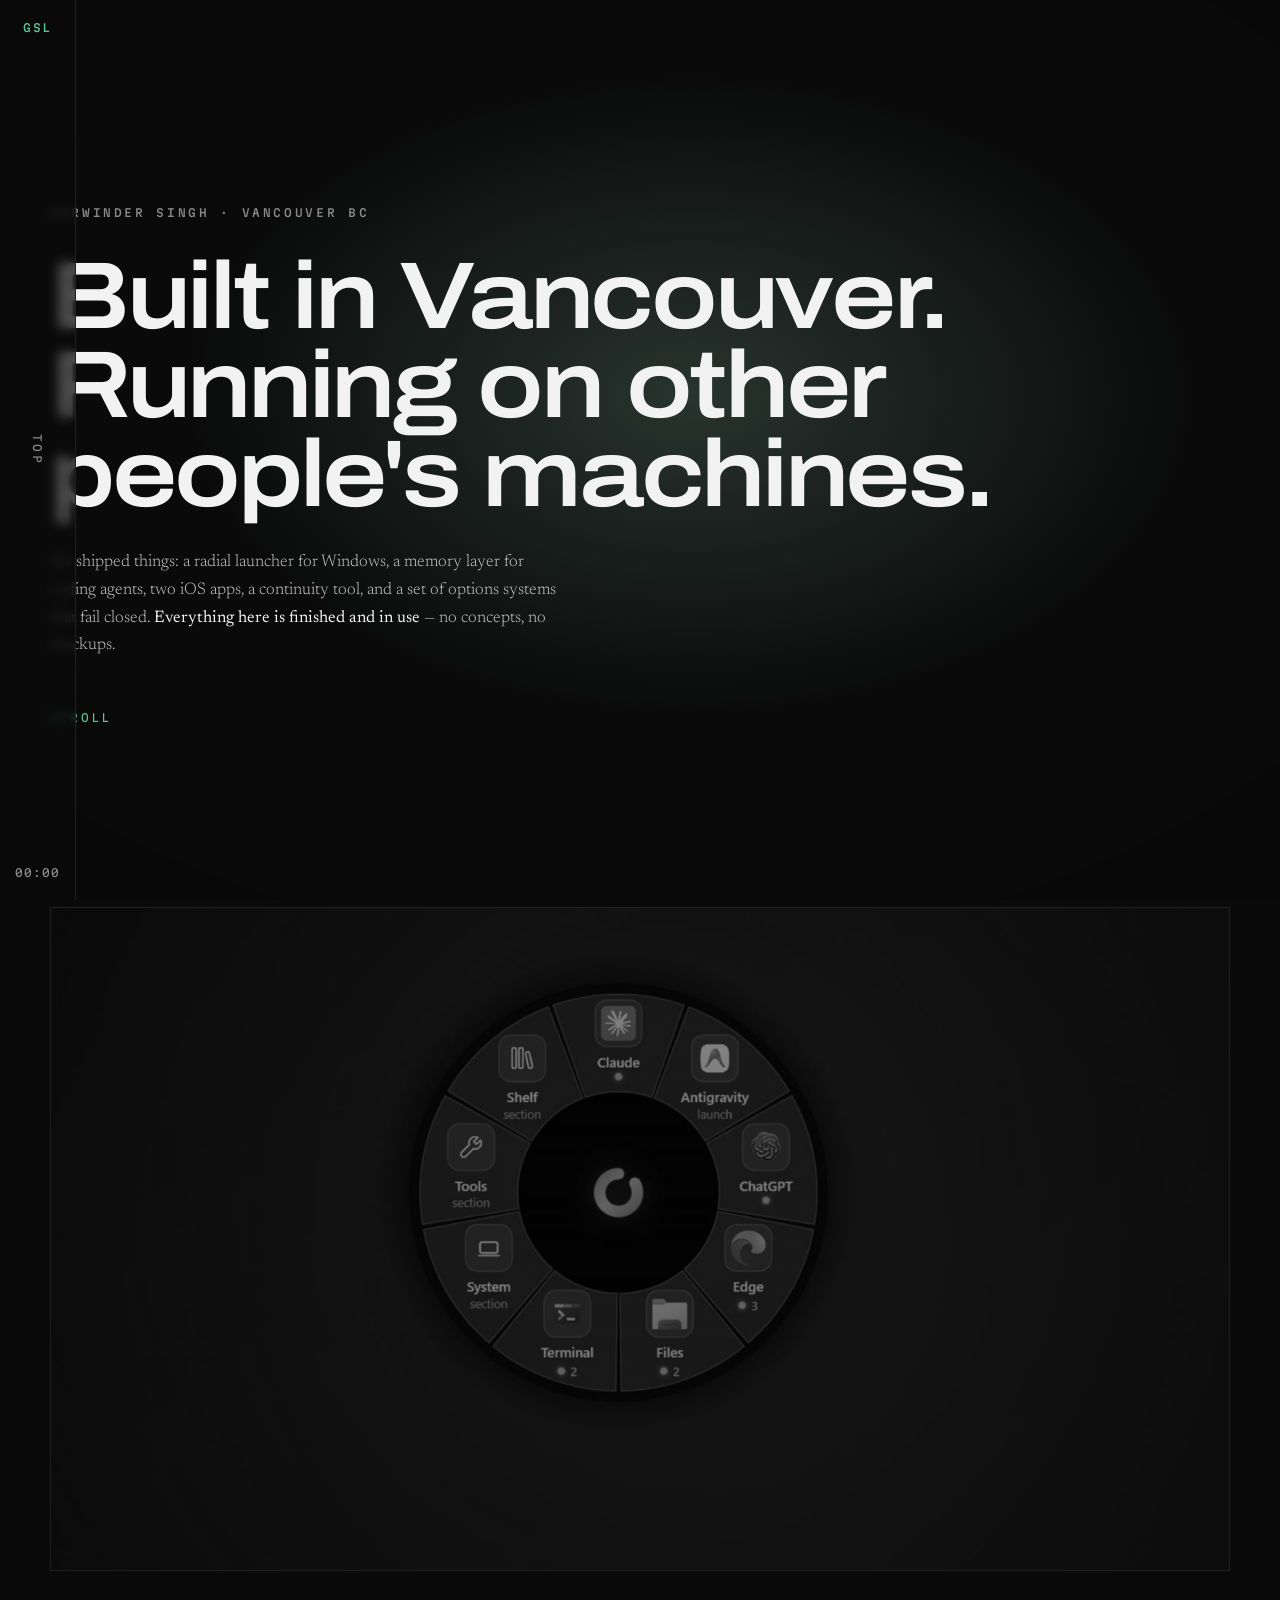
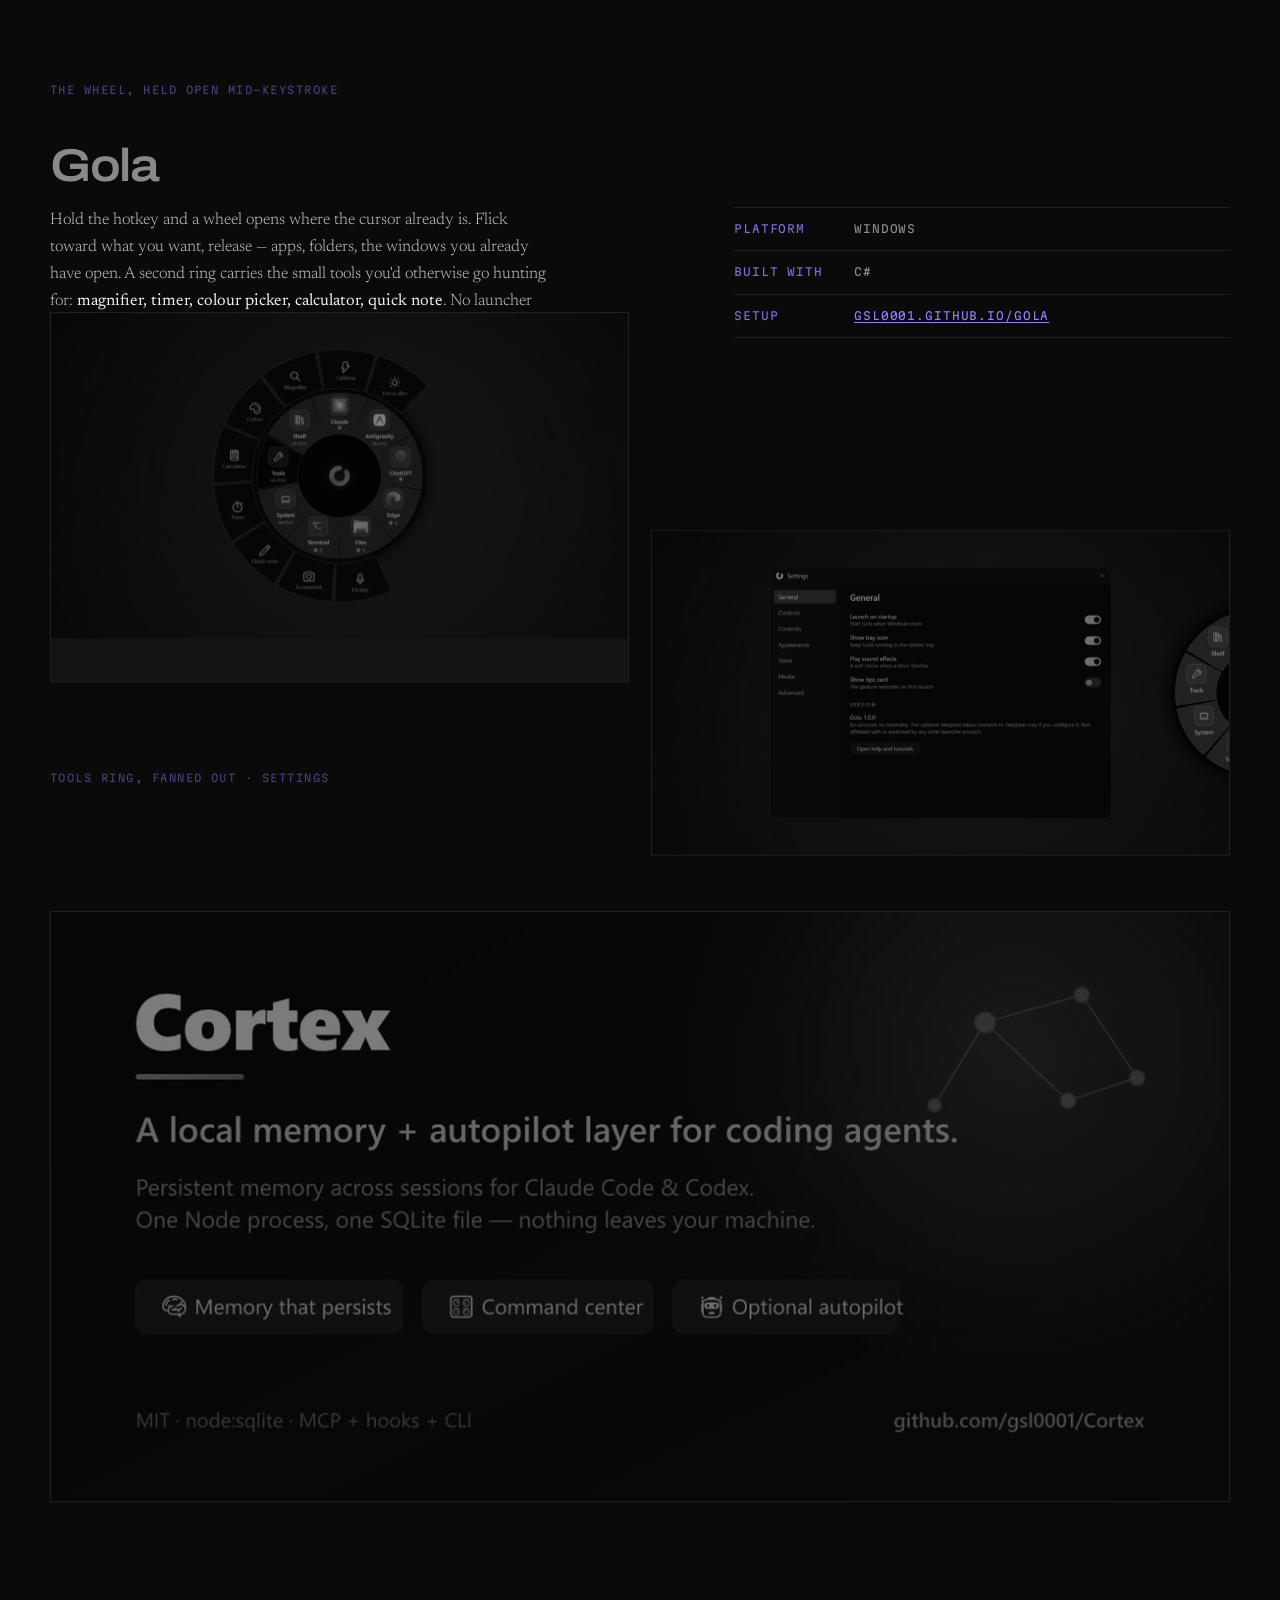
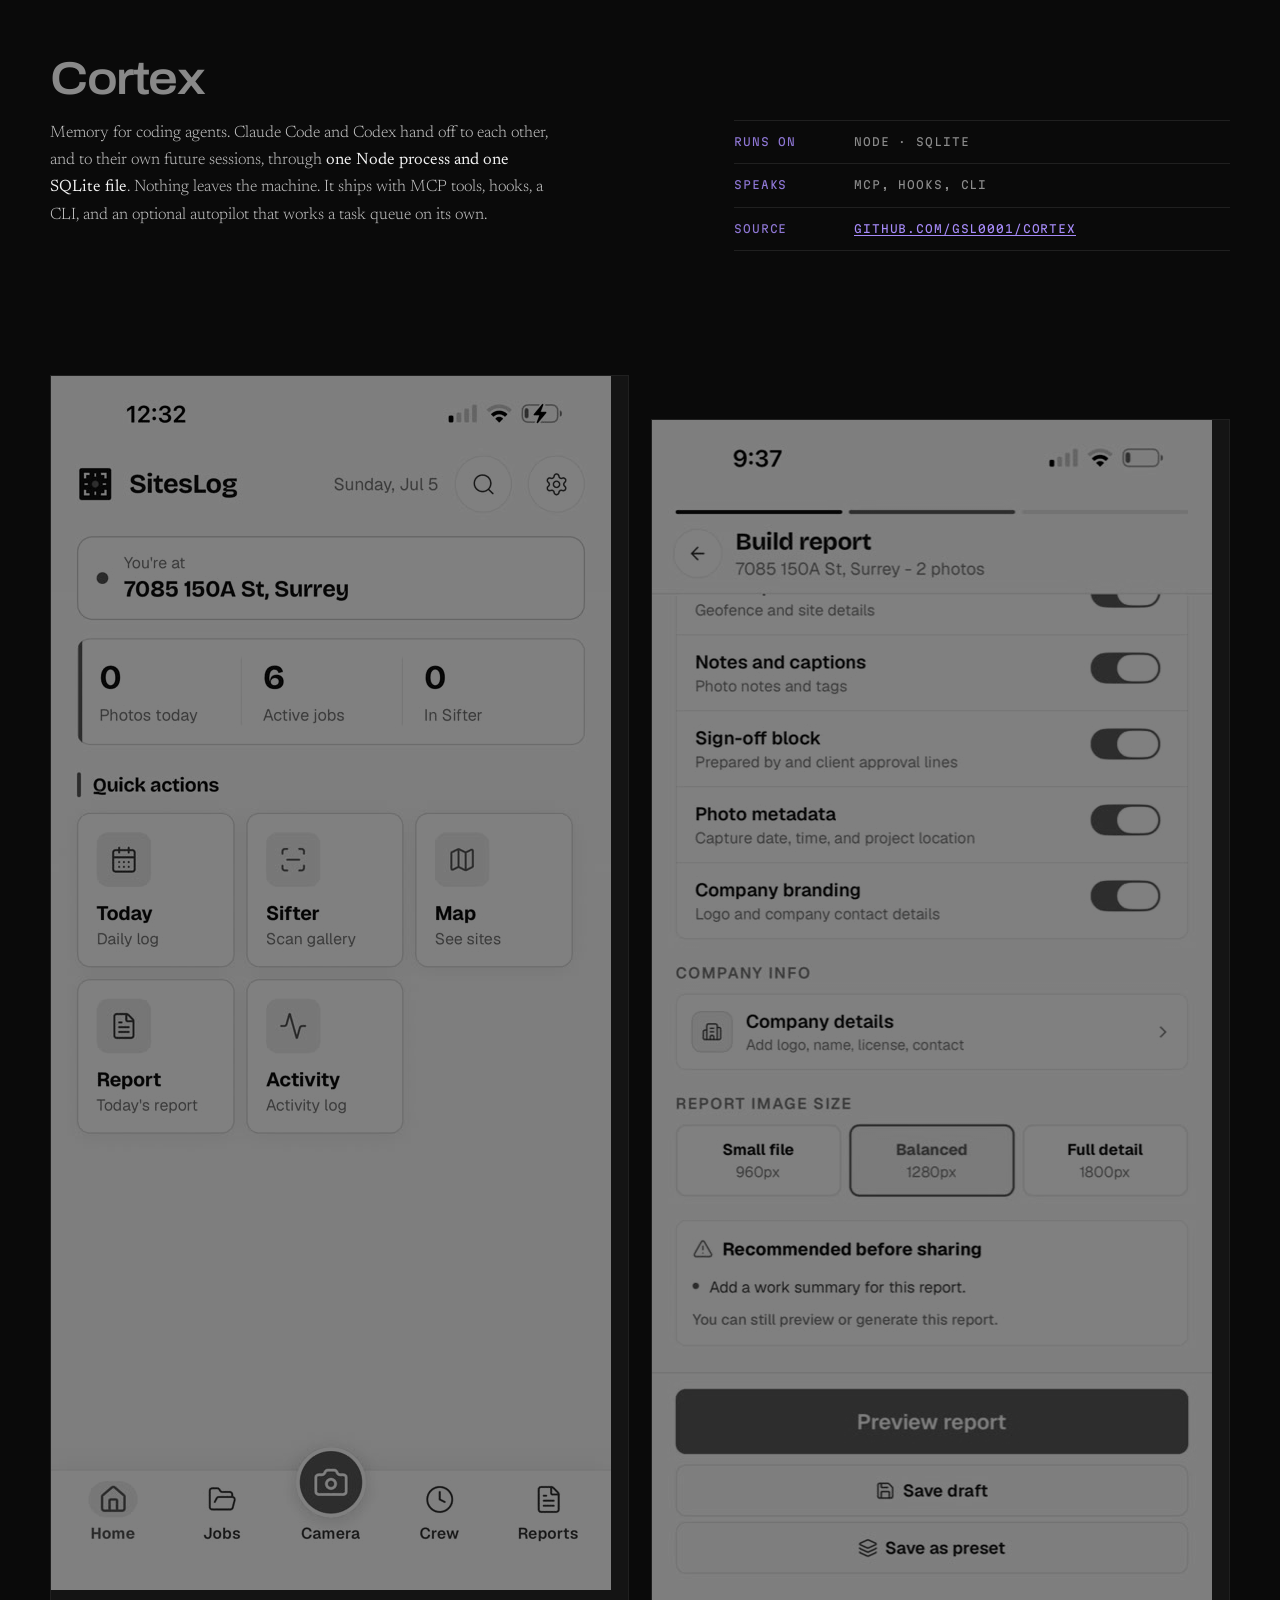
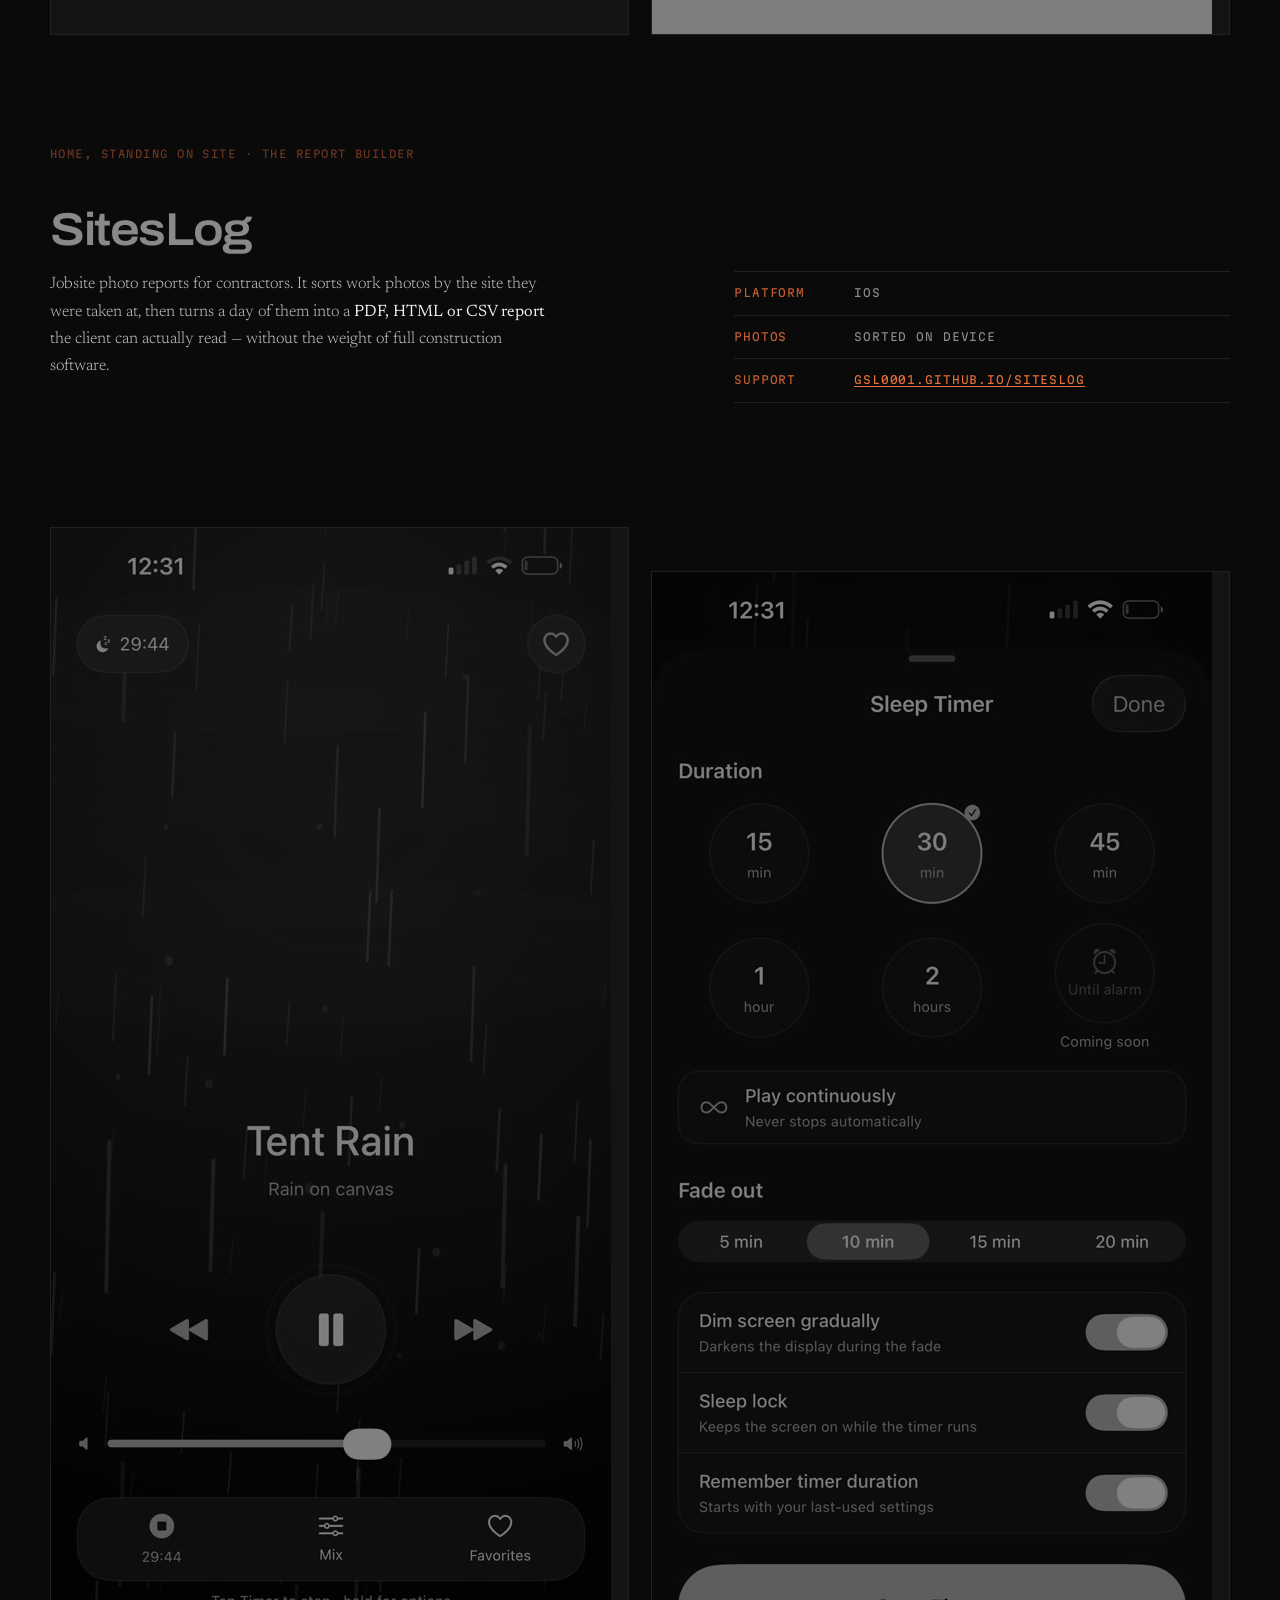
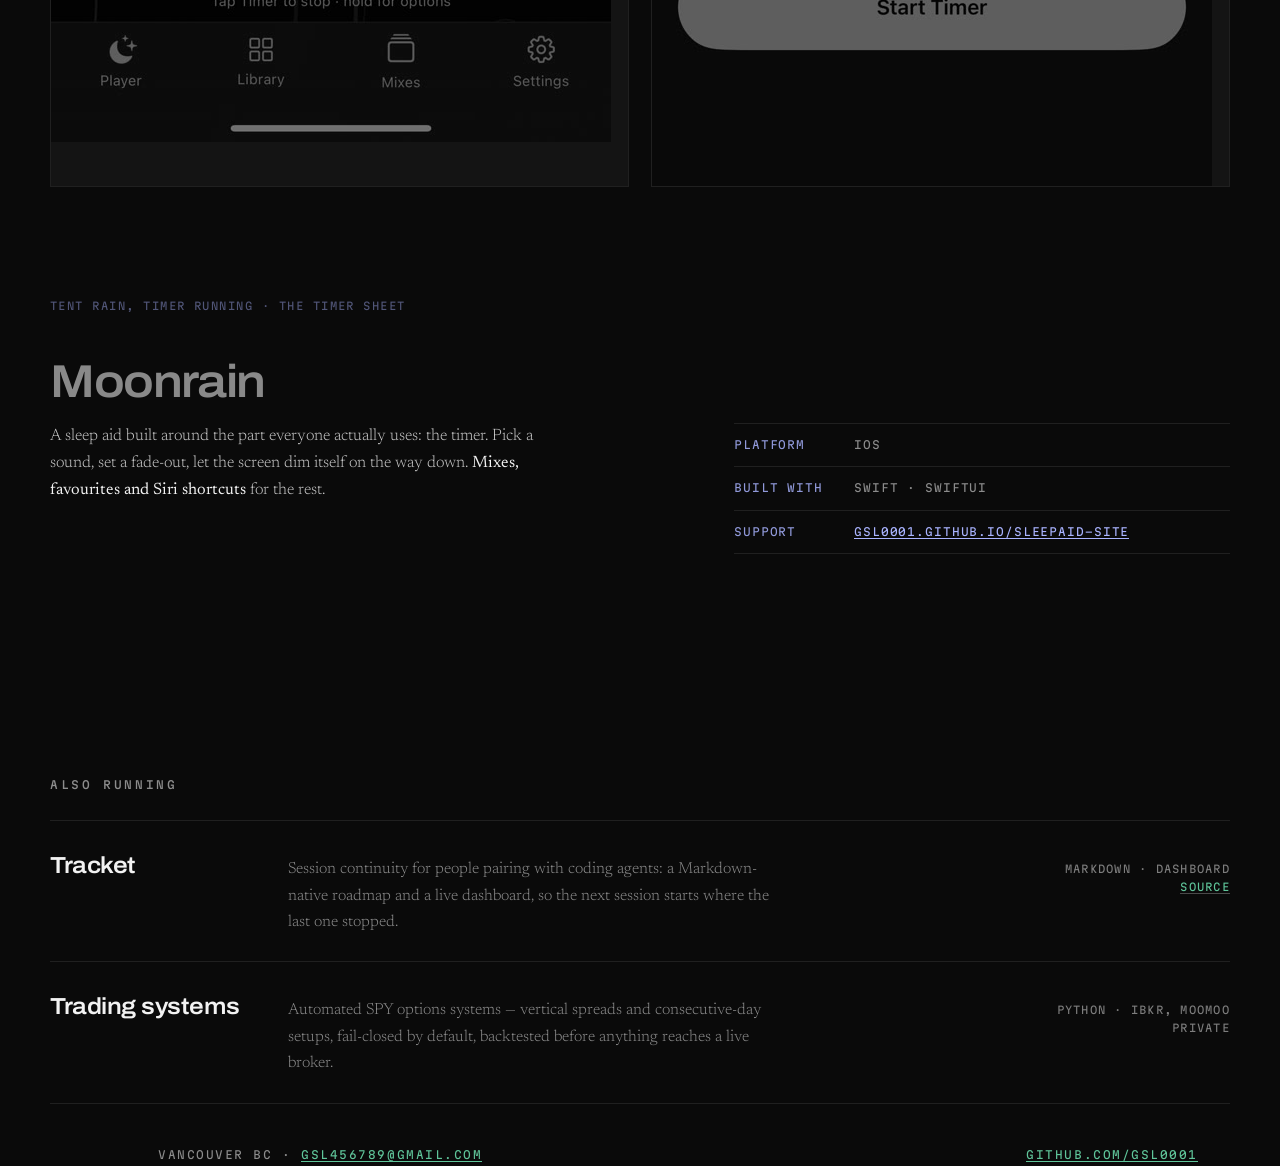
==== index.html @ d3836548 "Colour that follows the light: per-product accents, bloom in the lamp Co-Authored-By: Claude Opus 5 " ====
<!DOCTYPE html>
<html lang="en">
<head>
<meta charset="utf-8">
<meta name="viewport" content="width=device-width, initial-scale=1">
<title>Gurwinder Singh — shipped work</title>
<meta name="description" content="Gurwinder Singh, Vancouver BC. Gola, Cortex, SitesLog, Moonrain, Tracket — shipped Windows and iOS apps and tooling for coding agents.">
<meta property="og:title" content="Gurwinder Singh — shipped work">
<meta property="og:description" content="Built in Vancouver. Running on other people's machines.">
<meta property="og:image" content="https://gsl0001.github.io/img/hero-gola.jpg">
<link rel="preconnect" href="https://fonts.googleapis.com">
<link rel="preconnect" href="https://fonts.gstatic.com" crossorigin>
<link href="https://fonts.googleapis.com/css2?family=Archivo:wdth,wght@100..125,400..700&family=Martian+Mono:wght@300;500&family=Newsreader:opsz,wght@6..72,300;6..72,400&display=swap" rel="stylesheet">
<style>
:root{
  --room:#0a0a0a;       /* the page void */
  --stage:#141414;      /* every lifted surface */
  --edge:#202020;       /* hairlines, plate borders */
  --dim:#8c8c8c;        /* captions, metadata */
  --read:#c8c8c8;       /* body copy */
  --lit:#f2f2f2;        /* titles, links — the brightest thing here */
  --display:"Archivo",system-ui,sans-serif;
  --body:"Newsreader",Georgia,serif;
  --mono:"Martian Mono",ui-monospace,monospace;
  --rail:76px; --l:1;
  --accent:#9d7bff;   /* each scene overrides this with its own product colour */
}
*{box-sizing:border-box}
html{scroll-behavior:smooth}
body{margin:0;background:var(--room);color:var(--read);
     font:300 clamp(16.5px,1.1vw,18.5px)/1.65 var(--body);
     -webkit-font-smoothing:antialiased;overflow-x:hidden}
img{display:block;max-width:100%;height:auto}
a{color:inherit}
.wrap{max-width:1180px;margin:0 auto;padding:0 32px 0 calc(var(--rail) + 32px)}

/* the lamp: one fixed pool of light that never scrolls */
.lamp{position:fixed;inset:0;z-index:1;pointer-events:none;transition:background .6s;
  background:radial-gradient(58vw 52vh at 54% 44%,rgba(255,255,255,.075),transparent 70%);
  background:radial-gradient(58vw 52vh at 54% 44%,
             color-mix(in srgb,var(--accent) 12%,rgba(255,255,255,.09)),transparent 70%)}
.vignette{position:fixed;inset:0;z-index:1;pointer-events:none;
  background:radial-gradient(120vw 110vh at 50% 45%,transparent 45%,rgba(0,0,0,.55) 100%)}

/* cue rail: fixed, left, holds the clock */
.cue{position:fixed;top:0;bottom:0;left:0;width:var(--rail);z-index:4;
     border-right:1px solid var(--edge);background:rgba(10,10,10,.7);
     backdrop-filter:blur(6px);display:flex;flex-direction:column;
     align-items:center;justify-content:space-between;padding:22px 0}
.cue .mark{font:500 11px/1 var(--mono);letter-spacing:.14em;color:var(--accent);
           transition:color .4s}
.cue .now{writing-mode:vertical-rl;font:400 11px/1 var(--mono);letter-spacing:.22em;
          text-transform:uppercase;color:var(--dim)}
.cue .clock{font:400 11px/1 var(--mono);letter-spacing:.1em;color:var(--dim)}

header,section{position:relative;z-index:2}

/* hero */
.hero{min-height:100vh;min-height:100svh;display:flex;flex-direction:column;
      justify-content:center;padding:120px 0 90px}
.kicker{font:500 11px/1 var(--mono);letter-spacing:.24em;text-transform:uppercase;
        color:var(--dim);margin:0 0 34px}
h1{font-family:var(--display);font-weight:600;font-stretch:118%;
   font-size:clamp(2.9rem,7.4vw,6.4rem);line-height:.94;letter-spacing:-.035em;
   color:var(--lit);margin:0 0 30px;max-width:17ch;text-wrap:balance}
.lede{margin:0;max-width:58ch;font-size:clamp(1.05rem,1.3vw,1.28rem);color:var(--read)}
.lede b{color:var(--lit);font-weight:400}
.hint{margin:52px 0 0;color:var(--accent);font:400 11px/1 var(--mono);letter-spacing:.2em;
      text-transform:uppercase}

/* scenes */
.scene{padding:clamp(80px,13vh,150px) 0;--l:1}
.plate{position:relative;border:1px solid var(--edge);background:var(--stage);
       overflow:hidden;will-change:transform}
.plate::after{content:"";position:absolute;inset:0;pointer-events:none;
       box-shadow:0 0 90px -14px var(--accent),inset 0 0 0 1px rgba(255,255,255,.04);
       opacity:calc(var(--l)*.9)}
.plate img{filter:grayscale(calc(1 - var(--l))) contrast(1.04) saturate(calc(.4 + .8*var(--l)))
           brightness(calc(.5 + .5*var(--l)));transform:translateZ(0);
           transition:filter .12s linear}
.plate.pan{aspect-ratio:16/9}
.plate.pan img{width:100%;height:118%;object-fit:cover;object-position:60% 45%;
               margin-top:-9%}
.pair{display:grid;grid-template-columns:1fr 1fr;gap:22px}
.pair .plate:last-child{margin-top:44px}
.caption{margin:14px 0 0;color:var(--accent);font:400 10.5px/1.7 var(--mono);letter-spacing:.14em;
         text-transform:uppercase;opacity:calc(.45 + .55*var(--l))}

.scene h2{font-family:var(--display);font-weight:600;font-stretch:112%;
          font-size:clamp(2rem,3.6vw,3.1rem);line-height:1;letter-spacing:-.03em;
          margin:44px 0 18px;color:var(--lit);opacity:calc(.55 + .45*var(--l))}
.scene .body{display:grid;grid-template-columns:minmax(0,1.25fr) minmax(0,1fr);
             gap:clamp(28px,5vw,64px);align-items:start}
.scene p{margin:0;max-width:56ch}
.scene p b{color:var(--lit);font-weight:400}

/* metadata rows — real fields, not decoration */
dl{margin:0;font:400 11px/1 var(--mono);letter-spacing:.08em;text-transform:uppercase}
dl div{display:grid;grid-template-columns:104px minmax(0,1fr);gap:16px;
       padding:13px 0;border-top:1px solid var(--edge);align-items:baseline}
dl div:last-child{border-bottom:1px solid var(--edge)}
dt{color:var(--accent);opacity:.85}
dd{margin:0;color:var(--dim);line-height:1.5;word-break:break-word}
dd a{color:var(--accent);text-decoration:none;border-bottom:1px solid currentColor}
dd a:hover{color:var(--lit)}

/* closing index */
.index{padding:clamp(80px,12vh,140px) 0 40px;position:relative;z-index:2}
.index h3{font:500 11px/1 var(--mono);letter-spacing:.24em;text-transform:uppercase;
          color:var(--dim);margin:0 0 30px}
.rows{border-top:1px solid var(--edge)}
.row{display:grid;grid-template-columns:minmax(0,200px) minmax(0,1fr) auto;
     gap:clamp(16px,3vw,44px);align-items:baseline;padding:26px 0;
     border-bottom:1px solid var(--edge)}
.row h4{font-family:var(--display);font-weight:600;font-stretch:110%;font-size:1.45rem;
        letter-spacing:-.02em;margin:0;color:var(--lit)}
.row p{margin:0;font-size:1rem;color:var(--dim);max-width:56ch}
.row .meta{font:400 10.5px/1.7 var(--mono);letter-spacing:.12em;text-transform:uppercase;
           color:#7d7d7d;text-align:right}
.row .meta a{color:var(--accent);text-decoration:none;border-bottom:1px solid #4a4a4a}

footer{padding:60px 0 90px;font:400 11px/2 var(--mono);letter-spacing:.14em;
       text-transform:uppercase;color:var(--dim);position:relative;z-index:2;
       display:flex;justify-content:space-between;flex-wrap:wrap;gap:14px}
footer a{color:var(--accent);text-decoration:none;border-bottom:1px solid currentColor}
footer a:hover{border-bottom-color:var(--lit)}
:focus-visible{outline:2px solid var(--lit);outline-offset:4px}

@media (max-width:860px){
  :root{--rail:0px}
  .wrap{padding:0 20px}
  .cue{top:0;bottom:auto;left:0;right:0;width:auto;height:34px;flex-direction:row;
       padding:0 20px;border-right:0;border-bottom:1px solid var(--edge)}
  .cue .now{writing-mode:horizontal-tb;letter-spacing:.16em}
  .hero{padding:104px 0 72px}
  .scene .body{grid-template-columns:1fr;gap:26px}
  .plate.pan{aspect-ratio:4/3}
  .pair{gap:12px}
  .pair .plate:last-child{margin-top:22px}
  .row{grid-template-columns:1fr;gap:10px}
  .row .meta{text-align:left}
}
@media (prefers-reduced-motion:reduce){html{scroll-behavior:auto}}
</style>
</head>
<body>

<div class="lamp"></div>
<div class="vignette"></div>

<div class="cue">
  <span class="mark">GSL</span>
  <span class="now" id="now">Vancouver BC</span>
  <span class="clock" id="clock">00:00</span>
</div>

<header class="hero wrap" data-scene="Top">
  <p class="kicker">Gurwinder Singh · Vancouver BC</p>
  <h1>Built in Vancouver. Running on other people's machines.</h1>
  <p class="lede">Six shipped things: a radial launcher for Windows, a memory layer for
    coding agents, two iOS apps, a continuity tool, and a set of options systems that
    fail closed. <b>Everything here is finished and in use</b> — no concepts, no mockups.</p>
  <p class="hint">Scroll</p>
</header>

<main>

  <section class="scene wrap" data-scene="Gola" style="--accent:#9d7bff">
    <div class="plate pan" data-par="0.10">
      <img src="img/hero-gola.jpg" width="1800" height="1012"
        alt="Gola's radial wheel open over a desktop, with Claude, ChatGPT, Edge, Files and Terminal on its ring">
    </div>
    <p class="caption">The wheel, held open mid-keystroke</p>
    <h2>Gola</h2>
    <div class="body">
      <p>Hold the hotkey and a wheel opens where the cursor already is. Flick toward what
        you want, release — apps, folders, the windows you already have open. A second
        ring carries the small tools you'd otherwise go hunting for: <b>magnifier, timer,
        colour picker, calculator, quick note</b>. No launcher bar, no search box, no
        typing.</p>
      <dl>
        <div><dt>Platform</dt><dd>Windows</dd></div>
        <div><dt>Built with</dt><dd>C#</dd></div>
        <div><dt>Setup</dt><dd><a href="https://gsl0001.github.io/gola/">gsl0001.github.io/gola</a></dd></div>
      </dl>
    </div>
    <div class="pair" style="margin-top:56px">
      <div class="plate" data-par="0.05">
        <img src="img/gola-tools.jpg" width="1200" height="676"
          alt="Gola's outer Tools ring fanned out with magnifier, calculator, timer, quick note, screenshot and dictate">
      </div>
      <div class="plate" data-par="-0.05">
        <img src="img/gola-settings.jpg" width="1000" height="562" alt="Gola's settings window">
      </div>
    </div>
    <p class="caption">Tools ring, fanned out · settings</p>
  </section>

  <section class="scene wrap" data-scene="Cortex" style="--accent:#a78bfa">
    <div class="plate" data-par="0.08">
      <img src="img/cortex.jpg" width="1200" height="600"
        alt="Cortex title card: a local memory and autopilot layer for coding agents">
    </div>
    <h2>Cortex</h2>
    <div class="body">
      <p>Memory for coding agents. Claude Code and Codex hand off to each other, and to
        their own future sessions, through <b>one Node process and one SQLite file</b>.
        Nothing leaves the machine. It ships with MCP tools, hooks, a CLI, and an
        optional autopilot that works a task queue on its own.</p>
      <dl>
        <div><dt>Runs on</dt><dd>Node · SQLite</dd></div>
        <div><dt>Speaks</dt><dd>MCP, hooks, CLI</dd></div>
        <div><dt>Source</dt><dd><a href="https://github.com/gsl0001/Cortex">github.com/gsl0001/Cortex</a></dd></div>
      </dl>
    </div>
  </section>

  <section class="scene wrap" data-scene="SitesLog" style="--accent:#e8703a">
    <div class="pair" data-par="0.07">
      <div class="plate">
        <img src="img/siteslog-home.jpg" width="560" height="1214"
          alt="SitesLog home screen showing the current jobsite address, counters and quick actions">
      </div>
      <div class="plate">
        <img src="img/siteslog-report.jpg" width="560" height="1214"
          alt="SitesLog report builder screen">
      </div>
    </div>
    <p class="caption">Home, standing on site · the report builder</p>
    <h2>SitesLog</h2>
    <div class="body">
      <p>Jobsite photo reports for contractors. It sorts work photos by the site they
        were taken at, then turns a day of them into a <b>PDF, HTML or CSV report</b>
        the client can actually read — without the weight of full construction software.</p>
      <dl>
        <div><dt>Platform</dt><dd>iOS</dd></div>
        <div><dt>Photos</dt><dd>Sorted on device</dd></div>
        <div><dt>Support</dt><dd><a href="https://gsl0001.github.io/siteslog/">gsl0001.github.io/siteslog</a></dd></div>
      </dl>
    </div>
  </section>

  <section class="scene wrap" data-scene="Moonrain" style="--accent:#a9b3ff">
    <div class="pair" data-par="0.07">
      <div class="plate">
        <img src="img/moonrain-player.jpg" width="560" height="1214"
          alt="Moonrain playing Tent Rain with a 29 minute sleep timer running">
      </div>
      <div class="plate">
        <img src="img/moonrain-timer.jpg" width="560" height="1214"
          alt="Moonrain sleep timer sheet with durations, fade out and dim screen options">
      </div>
    </div>
    <p class="caption">Tent Rain, timer running · the timer sheet</p>
    <h2>Moonrain</h2>
    <div class="body">
      <p>A sleep aid built around the part everyone actually uses: the timer. Pick a
        sound, set a fade-out, let the screen dim itself on the way down.
        <b>Mixes, favourites and Siri shortcuts</b> for the rest.</p>
      <dl>
        <div><dt>Platform</dt><dd>iOS</dd></div>
        <div><dt>Built with</dt><dd>Swift · SwiftUI</dd></div>
        <div><dt>Support</dt><dd><a href="https://gsl0001.github.io/sleepaid-site/">gsl0001.github.io/sleepaid-site</a></dd></div>
      </dl>
    </div>
  </section>

  <section class="index wrap" data-scene="Also running" style="--accent:#5fc59a">
    <h3>Also running</h3>
    <div class="rows">
      <div class="row">
        <h4>Tracket</h4>
        <p>Session continuity for people pairing with coding agents: a Markdown-native
          roadmap and a live dashboard, so the next session starts where the last one
          stopped.</p>
        <p class="meta">Markdown · dashboard<br><a href="https://github.com/gsl0001/tracket">Source</a></p>
      </div>
      <div class="row">
        <h4>Trading systems</h4>
        <p>Automated SPY options systems — vertical spreads and consecutive-day setups,
          fail-closed by default, backtested before anything reaches a live broker.</p>
        <p class="meta">Python · IBKR, Moomoo<br>Private</p>
      </div>
    </div>
  </section>

</main>

<footer class="wrap">
  <span>Vancouver BC · <a href="mailto:gsl456789@gmail.com">gsl456789@gmail.com</a></span>
  <span><a href="https://github.com/gsl0001">github.com/gsl0001</a></span>
  </footer>



<script>
// One rAF pass drives the lamp, the plate drift and the clock.
// ponytail: no observers, no libraries — the same rect read answers all three.
(function(){
  const scenes = [...document.querySelectorAll('[data-scene]')];
  const plates = [...document.querySelectorAll('[data-par]')];
  const nowEl = document.getElementById('now');
  const clockEl = document.getElementById('clock');
  const still = matchMedia('(prefers-reduced-motion: reduce)').matches;
  const RUNTIME = 174;               // page length expressed as a running time, in seconds
  let queued = false, showing = '';

  const mmss = s => String(Math.floor(s / 60)).padStart(2, '0') + ':' +
                    String(Math.floor(s % 60)).padStart(2, '0');

  function frame(){
    queued = false;
    const vh = innerHeight, lampY = vh * 0.44;
    let closest = '', closestD = Infinity;

    for (const el of scenes){
      const r = el.getBoundingClientRect();
      const d = Math.abs(r.top + r.height / 2 - lampY) / vh;
      el.style.setProperty('--l', still ? '1' : Math.max(0, Math.min(1, 1.15 - d)).toFixed(3));
      const near = Math.abs(r.top - lampY);
      if (near < closestD){ closestD = near; closest = el.dataset.scene; }
    }
    if (closest && closest !== showing){
      showing = closest;
      nowEl.textContent = closest;
      const src = scenes.find(el => el.dataset.scene === closest);
      const tint = src && getComputedStyle(src).getPropertyValue('--accent').trim();
      if (tint) document.documentElement.style.setProperty('--accent', tint);
    }

    const max = document.body.scrollHeight - vh;
    clockEl.textContent = mmss(max > 0 ? (scrollY / max) * RUNTIME : 0);

    if (still) return;
    for (const el of plates){
      const box = el.parentElement.getBoundingClientRect();
      const from = box.top + box.height / 2 - vh / 2;
      const shift = Math.max(-110, Math.min(110, -from * parseFloat(el.dataset.par)));
      el.style.transform = 'translate3d(0,' + shift.toFixed(1) + 'px,0)';
    }
  }

  const ping = () => { if (!queued){ queued = true; requestAnimationFrame(frame); } };
  addEventListener('scroll', ping, {passive:true});
  addEventListener('resize', ping, {passive:true});
  addEventListener('load', frame);
  frame();
})();
</script>
</body>
</html>
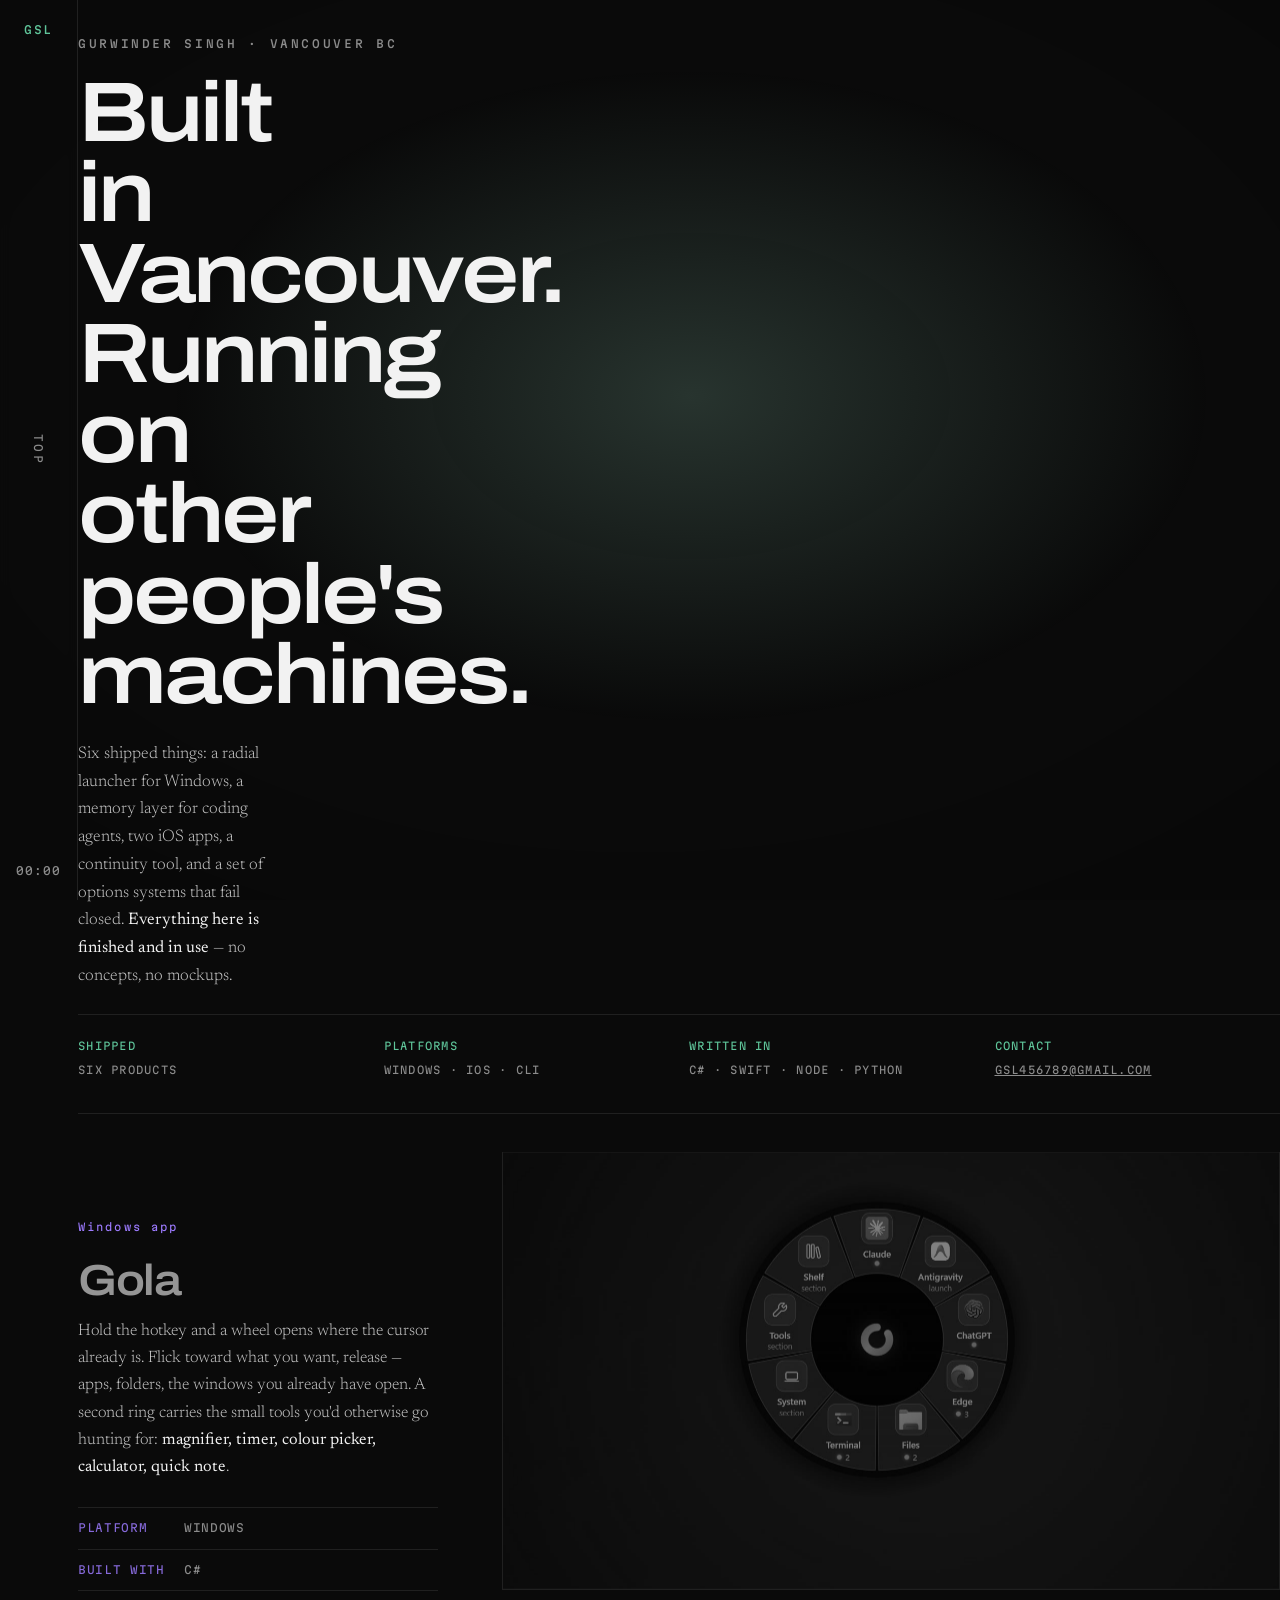
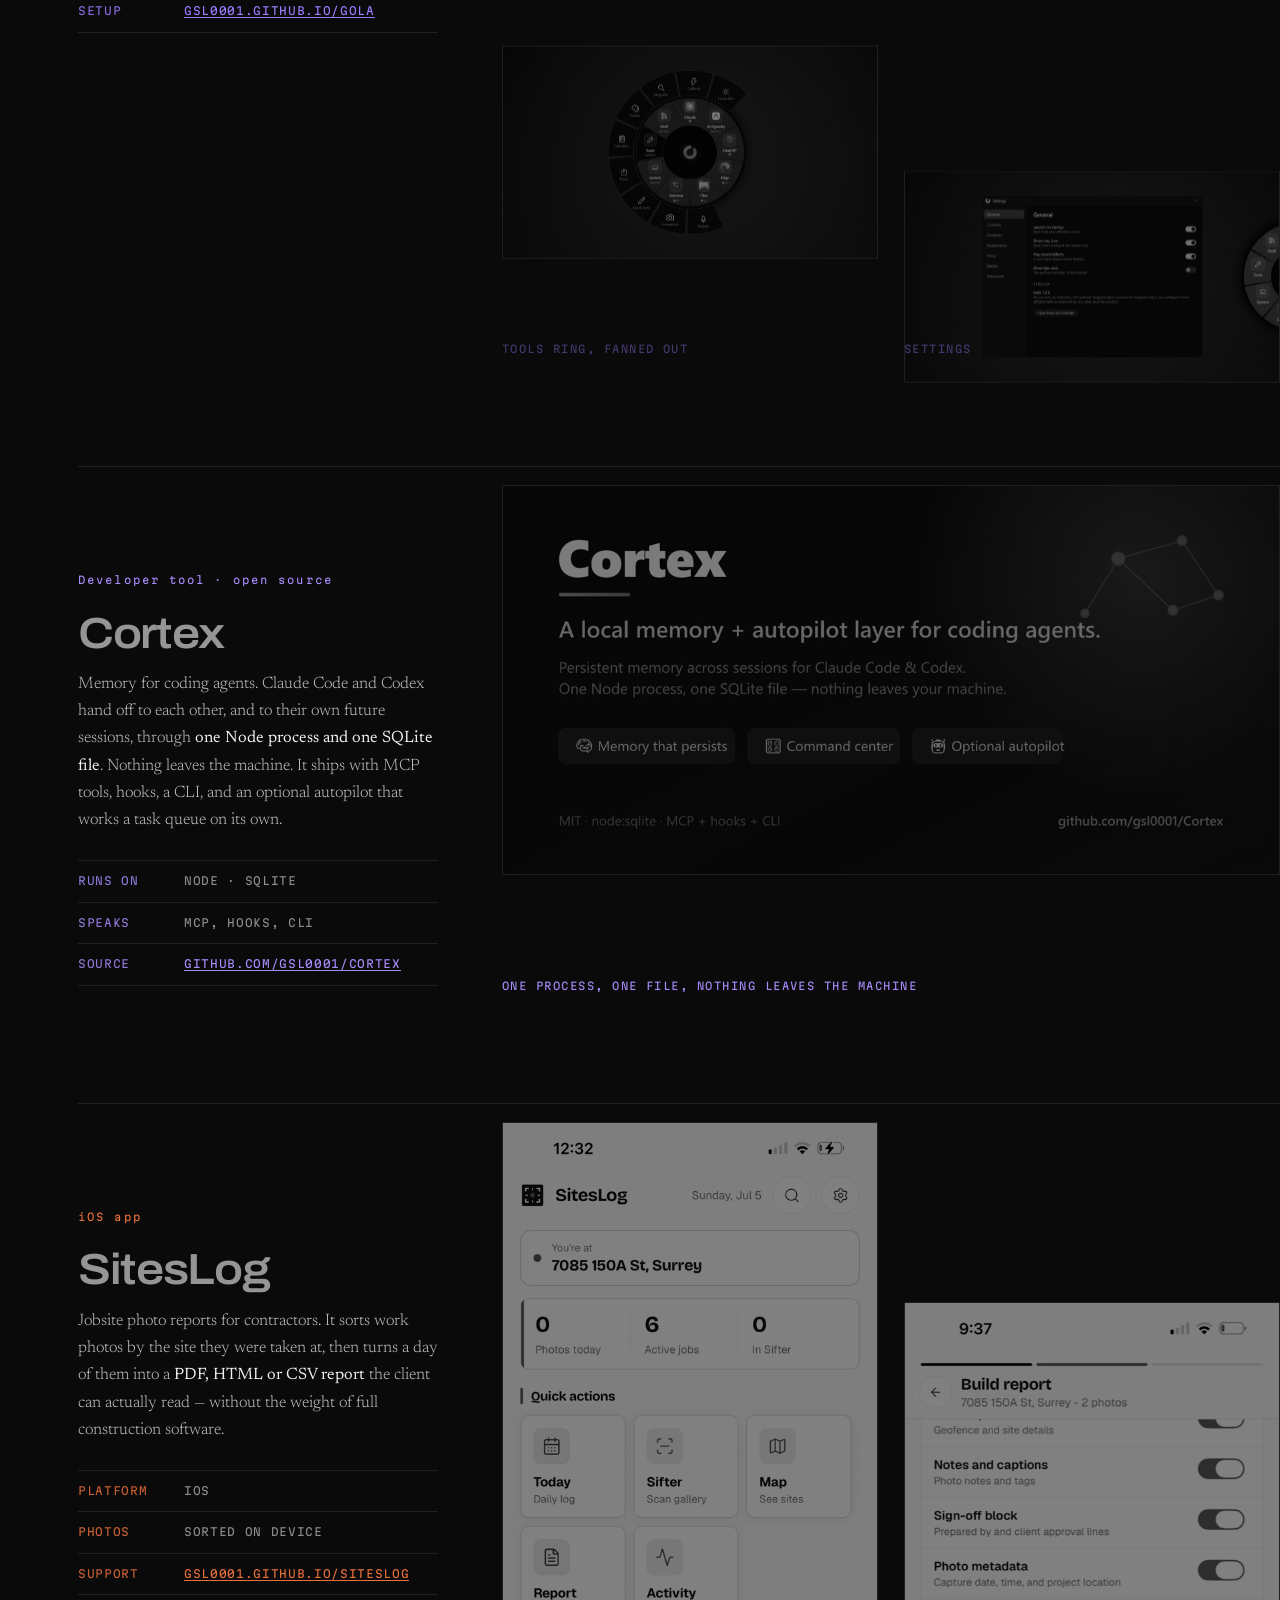
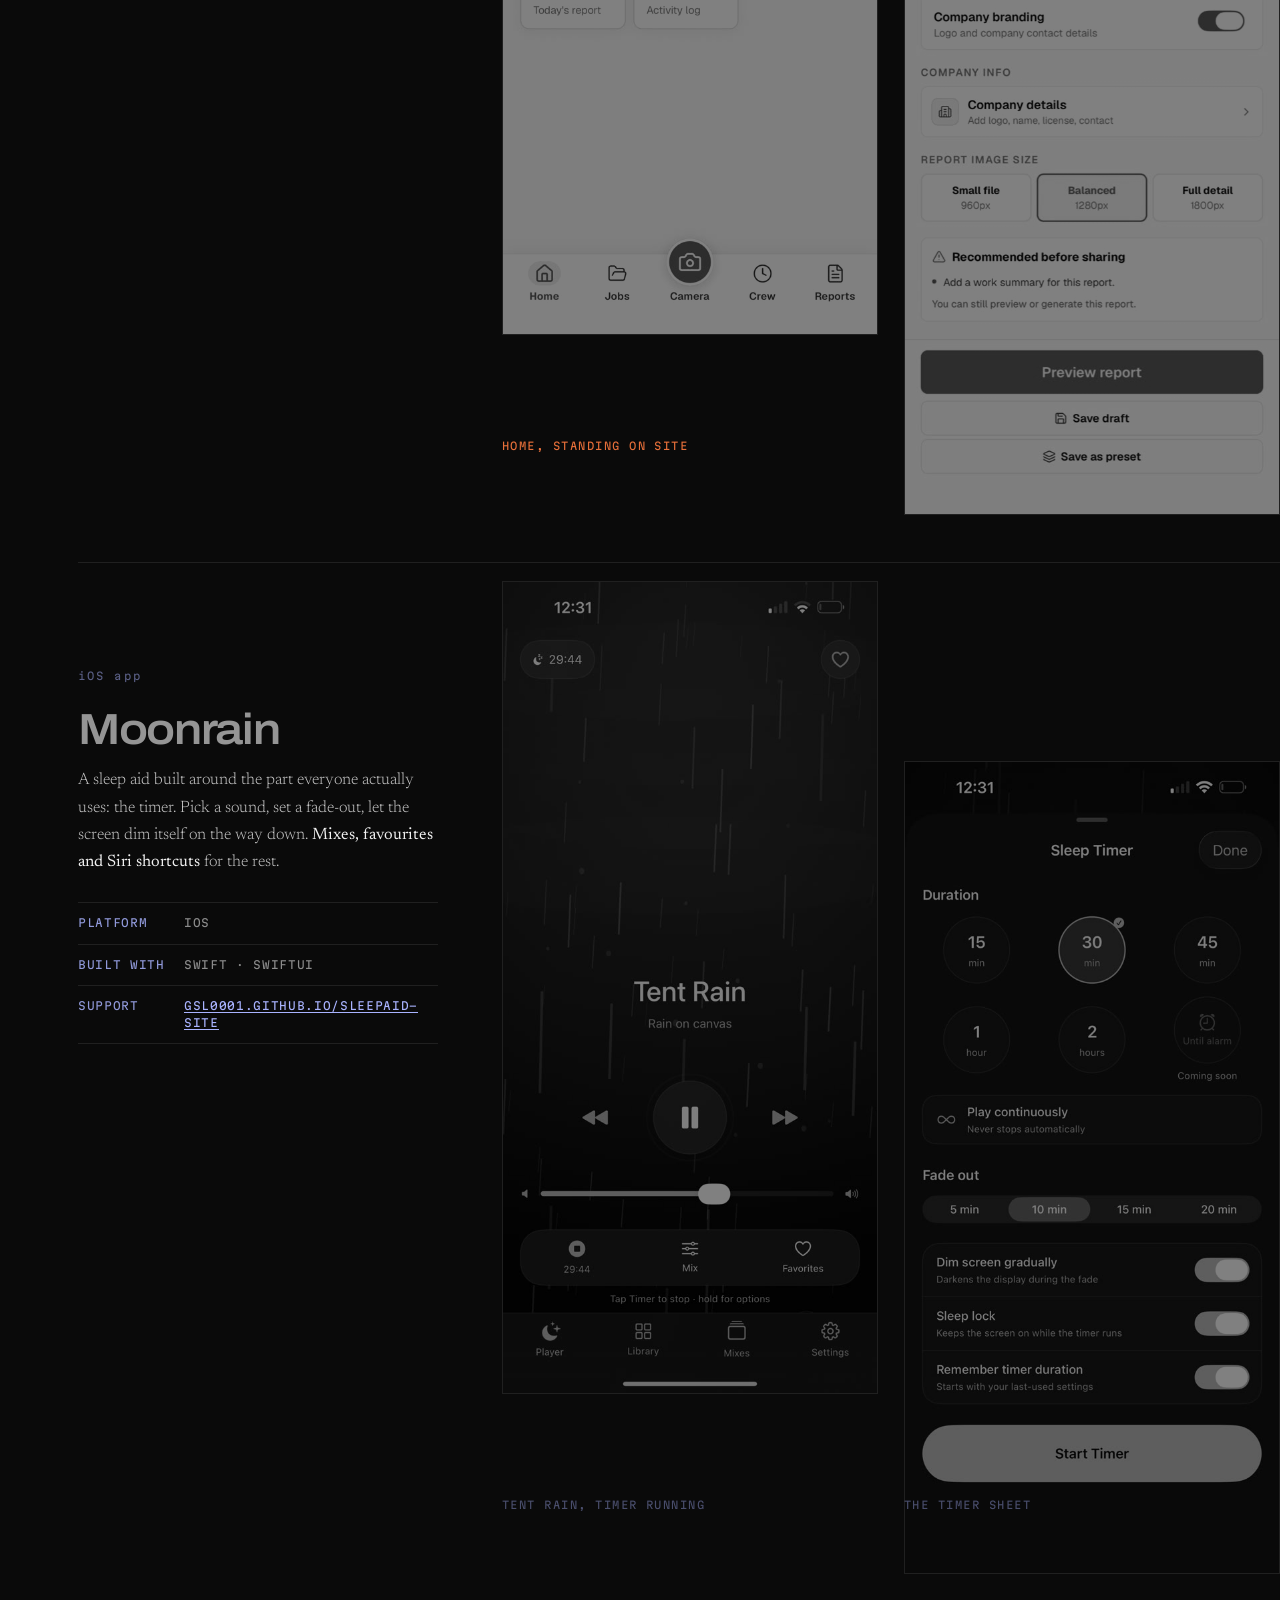
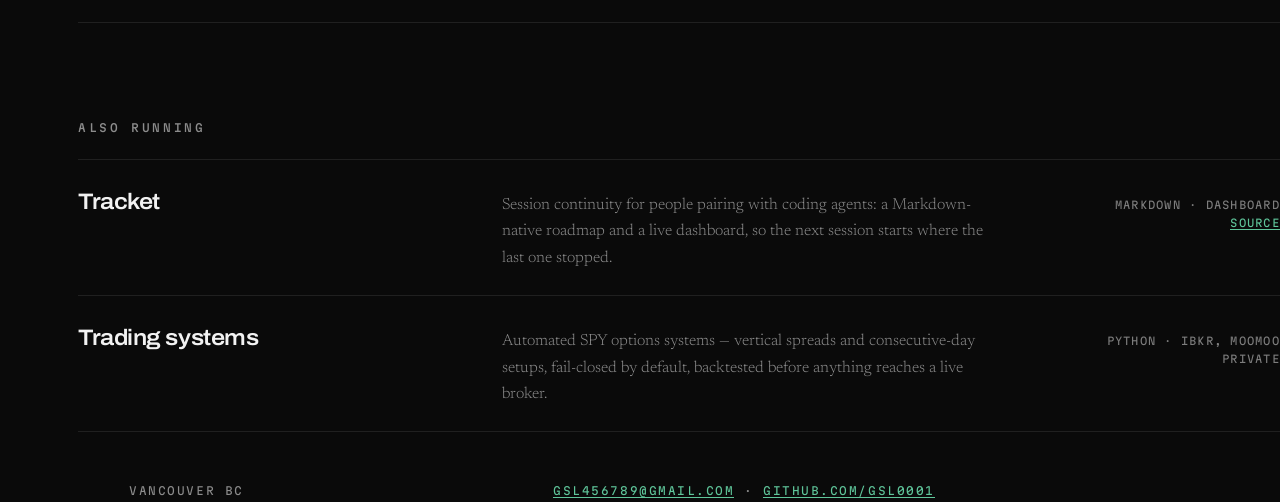
==== commit fd7021eb: "Restructure: sticky project columns, banded hero, captioned figures Co-Authored-By: Claude Opus 5 <n" ====
--- a/index.html
+++ b/index.html
@@ -18,21 +18,21 @@
   --edge:#202020;       /* hairlines, plate borders */
   --dim:#8c8c8c;        /* captions, metadata */
   --read:#c8c8c8;       /* body copy */
-  --lit:#f2f2f2;        /* titles, links — the brightest thing here */
+  --lit:#f2f2f2;        /* titles and links — the brightest thing here */
+  --accent:#9d7bff;     /* each scene overrides this with its own product colour */
   --display:"Archivo",system-ui,sans-serif;
   --body:"Newsreader",Georgia,serif;
   --mono:"Martian Mono",ui-monospace,monospace;
-  --rail:76px; --l:1;
-  --accent:#9d7bff;   /* each scene overrides this with its own product colour */
+  --rail:78px; --l:1;
 }
 *{box-sizing:border-box}
 html{scroll-behavior:smooth}
-body{margin:0;background:var(--room);color:var(--read);
-     font:300 clamp(16.5px,1.1vw,18.5px)/1.65 var(--body);
+body{margin:0;padding-left:var(--rail);background:var(--room);color:var(--read);
+     font:300 clamp(16.5px,1.05vw,18px)/1.65 var(--body);
      -webkit-font-smoothing:antialiased;overflow-x:hidden}
 img{display:block;max-width:100%;height:auto}
 a{color:inherit}
-.wrap{max-width:1180px;margin:0 auto;padding:0 32px 0 calc(var(--rail) + 32px)}
+.wrap{max-width:1240px;margin:0 auto;padding:0 clamp(20px,4vw,56px)}
 
 /* the lamp: one fixed pool of light that never scrolls */
 .lamp{position:fixed;inset:0;z-index:1;pointer-events:none;transition:background .6s;
@@ -42,103 +42,114 @@
 .vignette{position:fixed;inset:0;z-index:1;pointer-events:none;
   background:radial-gradient(120vw 110vh at 50% 45%,transparent 45%,rgba(0,0,0,.55) 100%)}
 
-/* cue rail: fixed, left, holds the clock */
+/* cue rail */
 .cue{position:fixed;top:0;bottom:0;left:0;width:var(--rail);z-index:4;
      border-right:1px solid var(--edge);background:rgba(10,10,10,.7);
      backdrop-filter:blur(6px);display:flex;flex-direction:column;
-     align-items:center;justify-content:space-between;padding:22px 0}
+     align-items:center;justify-content:space-between;padding:24px 0}
 .cue .mark{font:500 11px/1 var(--mono);letter-spacing:.14em;color:var(--accent);
-           transition:color .4s}
+           transition:color .5s}
 .cue .now{writing-mode:vertical-rl;font:400 11px/1 var(--mono);letter-spacing:.22em;
           text-transform:uppercase;color:var(--dim)}
 .cue .clock{font:400 11px/1 var(--mono);letter-spacing:.1em;color:var(--dim)}
 
-header,section{position:relative;z-index:2}
-
-/* hero */
-.hero{min-height:100vh;min-height:100svh;display:flex;flex-direction:column;
-      justify-content:center;padding:120px 0 90px}
+header,section,footer{position:relative;z-index:2}
+
+/* ── hero ─────────────────────────────────────────────────────────
+   three bands: kicker at the top, statement on the optical centre,
+   standing details pinned to the floor of the viewport             */
+.hero{min-height:100vh;min-height:100svh;display:grid;
+      grid-template-rows:auto 1fr auto;padding:38px 0 34px;gap:24px}
 .kicker{font:500 11px/1 var(--mono);letter-spacing:.24em;text-transform:uppercase;
-        color:var(--dim);margin:0 0 34px}
+        color:var(--dim);margin:0;align-self:start}
+.statement{align-self:center;max-width:22ch}
 h1{font-family:var(--display);font-weight:600;font-stretch:118%;
-   font-size:clamp(2.9rem,7.4vw,6.4rem);line-height:.94;letter-spacing:-.035em;
-   color:var(--lit);margin:0 0 30px;max-width:17ch;text-wrap:balance}
-.lede{margin:0;max-width:58ch;font-size:clamp(1.05rem,1.3vw,1.28rem);color:var(--read)}
+   font-size:clamp(2.7rem,6.6vw,5.8rem);line-height:.95;letter-spacing:-.035em;
+   color:var(--lit);margin:0 0 26px;text-wrap:balance}
+.lede{margin:0;max-width:56ch;font-size:clamp(1.05rem,1.25vw,1.24rem);color:var(--read)}
 .lede b{color:var(--lit);font-weight:400}
-.hint{margin:52px 0 0;color:var(--accent);font:400 11px/1 var(--mono);letter-spacing:.2em;
-      text-transform:uppercase}
-
-/* scenes */
-.scene{padding:clamp(80px,13vh,150px) 0;--l:1}
+.standing{display:grid;grid-template-columns:repeat(4,minmax(0,1fr));gap:20px;
+          padding-top:22px;border-top:1px solid var(--edge);
+          font:400 10.5px/1.7 var(--mono);letter-spacing:.12em;text-transform:uppercase;
+          color:var(--dim)}
+.standing b{display:block;color:var(--accent);font-weight:400;margin-bottom:6px}
+
+/* ── scenes: a held column of words, plates travelling past it ──── */
+.scene{display:grid;grid-template-columns:minmax(0,360px) minmax(0,1fr);
+       gap:clamp(28px,5vw,72px);align-items:start;
+       padding:clamp(72px,12vh,132px) 0;border-top:1px solid var(--edge);--l:1}
+.info{position:sticky;top:15vh}
+.no{font:400 10.5px/1 var(--mono);letter-spacing:.2em;color:var(--accent);
+    margin:0 0 18px;opacity:calc(.5 + .5*var(--l))}
+.scene h2{font-family:var(--display);font-weight:600;font-stretch:112%;
+          font-size:clamp(2rem,3.4vw,2.9rem);line-height:1;letter-spacing:-.03em;
+          margin:0 0 16px;color:var(--lit);opacity:calc(.6 + .4*var(--l))}
+.scene p{margin:0 0 26px;max-width:52ch}
+.scene p b{color:var(--lit);font-weight:400}
+
+dl{margin:0;font:400 11px/1 var(--mono);letter-spacing:.06em;text-transform:uppercase}
+dl div{display:grid;grid-template-columns:92px minmax(0,1fr);gap:14px;
+       padding:12px 0;border-top:1px solid var(--edge);align-items:baseline}
+dl div:last-child{border-bottom:1px solid var(--edge)}
+dt{color:var(--accent);opacity:.85}
+dd{margin:0;color:var(--dim);line-height:1.5;word-break:break-word}
+dd a{color:var(--accent);text-decoration:none;border-bottom:1px solid currentColor}
+dd a:hover{color:var(--lit)}
+
+.media{display:grid;gap:clamp(16px,2.4vw,26px)}
 .plate{position:relative;border:1px solid var(--edge);background:var(--stage);
        overflow:hidden;will-change:transform}
 .plate::after{content:"";position:absolute;inset:0;pointer-events:none;
        box-shadow:0 0 90px -14px var(--accent),inset 0 0 0 1px rgba(255,255,255,.04);
        opacity:calc(var(--l)*.9)}
-.plate img{filter:grayscale(calc(1 - var(--l))) contrast(1.04) saturate(calc(.4 + .8*var(--l)))
-           brightness(calc(.5 + .5*var(--l)));transform:translateZ(0);
-           transition:filter .12s linear}
+.plate img{filter:grayscale(calc(1 - var(--l))) contrast(1.04)
+           saturate(calc(.4 + .8*var(--l))) brightness(calc(.5 + .5*var(--l)));
+           transform:translateZ(0);transition:filter .12s linear}
 .plate.pan{aspect-ratio:16/9}
 .plate.pan img{width:100%;height:118%;object-fit:cover;object-position:60% 45%;
                margin-top:-9%}
-.pair{display:grid;grid-template-columns:1fr 1fr;gap:22px}
-.pair .plate:last-child{margin-top:44px}
-.caption{margin:14px 0 0;color:var(--accent);font:400 10.5px/1.7 var(--mono);letter-spacing:.14em;
-         text-transform:uppercase;opacity:calc(.45 + .55*var(--l))}
-
-.scene h2{font-family:var(--display);font-weight:600;font-stretch:112%;
-          font-size:clamp(2rem,3.6vw,3.1rem);line-height:1;letter-spacing:-.03em;
-          margin:44px 0 18px;color:var(--lit);opacity:calc(.55 + .45*var(--l))}
-.scene .body{display:grid;grid-template-columns:minmax(0,1.25fr) minmax(0,1fr);
-             gap:clamp(28px,5vw,64px);align-items:start}
-.scene p{margin:0;max-width:56ch}
-.scene p b{color:var(--lit);font-weight:400}
-
-/* metadata rows — real fields, not decoration */
-dl{margin:0;font:400 11px/1 var(--mono);letter-spacing:.08em;text-transform:uppercase}
-dl div{display:grid;grid-template-columns:104px minmax(0,1fr);gap:16px;
-       padding:13px 0;border-top:1px solid var(--edge);align-items:baseline}
-dl div:last-child{border-bottom:1px solid var(--edge)}
-dt{color:var(--accent);opacity:.85}
-dd{margin:0;color:var(--dim);line-height:1.5;word-break:break-word}
-dd a{color:var(--accent);text-decoration:none;border-bottom:1px solid currentColor}
-dd a:hover{color:var(--lit)}
-
-/* closing index */
-.index{padding:clamp(80px,12vh,140px) 0 40px;position:relative;z-index:2}
+.duo{display:grid;grid-template-columns:1fr 1fr;gap:clamp(16px,2.4vw,26px)}
+figure{margin:0}
+figcaption{margin-top:12px;font:400 10.5px/1.7 var(--mono);letter-spacing:.14em;
+           text-transform:uppercase;color:var(--accent);opacity:calc(.4 + .6*var(--l))}
+
+/* ── closing index ──────────────────────────────────────────────── */
+.index{padding:clamp(72px,11vh,120px) 0 48px;border-top:1px solid var(--edge)}
 .index h3{font:500 11px/1 var(--mono);letter-spacing:.24em;text-transform:uppercase;
-          color:var(--dim);margin:0 0 30px}
-.rows{border-top:1px solid var(--edge)}
-.row{display:grid;grid-template-columns:minmax(0,200px) minmax(0,1fr) auto;
-     gap:clamp(16px,3vw,44px);align-items:baseline;padding:26px 0;
-     border-bottom:1px solid var(--edge)}
-.row h4{font-family:var(--display);font-weight:600;font-stretch:110%;font-size:1.45rem;
+          color:var(--dim);margin:0 0 26px}
+.row{display:grid;grid-template-columns:minmax(0,360px) minmax(0,1fr) auto;
+     gap:clamp(20px,5vw,72px);align-items:baseline;padding:24px 0;
+     border-top:1px solid var(--edge)}
+.row:last-child{border-bottom:1px solid var(--edge)}
+.row h4{font-family:var(--display);font-weight:600;font-stretch:110%;font-size:1.4rem;
         letter-spacing:-.02em;margin:0;color:var(--lit)}
-.row p{margin:0;font-size:1rem;color:var(--dim);max-width:56ch}
+.row p{margin:0;font-size:1rem;color:var(--dim);max-width:54ch}
 .row .meta{font:400 10.5px/1.7 var(--mono);letter-spacing:.12em;text-transform:uppercase;
-           color:#7d7d7d;text-align:right}
-.row .meta a{color:var(--accent);text-decoration:none;border-bottom:1px solid #4a4a4a}
-
-footer{padding:60px 0 90px;font:400 11px/2 var(--mono);letter-spacing:.14em;
-       text-transform:uppercase;color:var(--dim);position:relative;z-index:2;
-       display:flex;justify-content:space-between;flex-wrap:wrap;gap:14px}
+           color:#7d7d7d;text-align:right;white-space:nowrap}
+.row .meta a{color:var(--accent);text-decoration:none;border-bottom:1px solid currentColor}
+
+footer{display:grid;grid-template-columns:minmax(0,360px) minmax(0,1fr);
+       gap:clamp(20px,5vw,72px);padding:44px 0 84px;
+       font:400 11px/2 var(--mono);letter-spacing:.14em;text-transform:uppercase;
+       color:var(--dim)}
 footer a{color:var(--accent);text-decoration:none;border-bottom:1px solid currentColor}
-footer a:hover{border-bottom-color:var(--lit)}
+footer a:hover{color:var(--lit)}
 :focus-visible{outline:2px solid var(--lit);outline-offset:4px}
 
-@media (max-width:860px){
+@media (max-width:900px){
   :root{--rail:0px}
-  .wrap{padding:0 20px}
+  body{padding-left:0;padding-top:34px}
   .cue{top:0;bottom:auto;left:0;right:0;width:auto;height:34px;flex-direction:row;
        padding:0 20px;border-right:0;border-bottom:1px solid var(--edge)}
   .cue .now{writing-mode:horizontal-tb;letter-spacing:.16em}
-  .hero{padding:104px 0 72px}
-  .scene .body{grid-template-columns:1fr;gap:26px}
+  .hero{padding:28px 0 30px}
+  .standing{grid-template-columns:1fr 1fr;gap:16px}
+  .scene{grid-template-columns:1fr;gap:30px;padding:64px 0}
+  .info{position:static}
   .plate.pan{aspect-ratio:4/3}
-  .pair{gap:12px}
-  .pair .plate:last-child{margin-top:22px}
   .row{grid-template-columns:1fr;gap:10px}
-  .row .meta{text-align:left}
+  .row .meta{text-align:left;white-space:normal}
+  footer{grid-template-columns:1fr;gap:10px}
 }
 @media (prefers-reduced-motion:reduce){html{scroll-behavior:auto}}
 </style>
@@ -156,53 +167,68 @@
 
 <header class="hero wrap" data-scene="Top">
   <p class="kicker">Gurwinder Singh · Vancouver BC</p>
-  <h1>Built in Vancouver. Running on other people's machines.</h1>
-  <p class="lede">Six shipped things: a radial launcher for Windows, a memory layer for
-    coding agents, two iOS apps, a continuity tool, and a set of options systems that
-    fail closed. <b>Everything here is finished and in use</b> — no concepts, no mockups.</p>
-  <p class="hint">Scroll</p>
+
+  <div class="statement">
+    <h1>Built in Vancouver. Running on other people's machines.</h1>
+    <p class="lede">Six shipped things: a radial launcher for Windows, a memory layer for
+      coding agents, two iOS apps, a continuity tool, and a set of options systems that
+      fail closed. <b>Everything here is finished and in use</b> — no concepts, no mockups.</p>
+  </div>
+
+  <div class="standing">
+    <span><b>Shipped</b>Six products</span>
+    <span><b>Platforms</b>Windows · iOS · CLI</span>
+    <span><b>Written in</b>C# · Swift · Node · Python</span>
+    <span><b>Contact</b><a href="mailto:gsl456789@gmail.com">gsl456789@gmail.com</a></span>
+  </div>
 </header>
 
 <main>
 
   <section class="scene wrap" data-scene="Gola" style="--accent:#9d7bff">
-    <div class="plate pan" data-par="0.10">
-      <img src="img/hero-gola.jpg" width="1800" height="1012"
-        alt="Gola's radial wheel open over a desktop, with Claude, ChatGPT, Edge, Files and Terminal on its ring">
-    </div>
-    <p class="caption">The wheel, held open mid-keystroke</p>
-    <h2>Gola</h2>
-    <div class="body">
+    <div class="info">
+      <p class="no">Windows app</p>
+      <h2>Gola</h2>
       <p>Hold the hotkey and a wheel opens where the cursor already is. Flick toward what
         you want, release — apps, folders, the windows you already have open. A second
         ring carries the small tools you'd otherwise go hunting for: <b>magnifier, timer,
-        colour picker, calculator, quick note</b>. No launcher bar, no search box, no
-        typing.</p>
+        colour picker, calculator, quick note</b>.</p>
       <dl>
         <div><dt>Platform</dt><dd>Windows</dd></div>
         <div><dt>Built with</dt><dd>C#</dd></div>
         <div><dt>Setup</dt><dd><a href="https://gsl0001.github.io/gola/">gsl0001.github.io/gola</a></dd></div>
       </dl>
     </div>
-    <div class="pair" style="margin-top:56px">
-      <div class="plate" data-par="0.05">
-        <img src="img/gola-tools.jpg" width="1200" height="676"
-          alt="Gola's outer Tools ring fanned out with magnifier, calculator, timer, quick note, screenshot and dictate">
+    <div class="media">
+      <figure>
+        <div class="plate pan" data-par="0.07">
+          <img src="img/hero-gola.jpg" width="1800" height="1012"
+            alt="Gola's radial wheel open over a desktop, with Claude, ChatGPT, Edge, Files and Terminal on its ring">
+        </div>
+        <figcaption>The wheel, held open mid-keystroke</figcaption>
+      </figure>
+      <div class="duo">
+        <figure>
+          <div class="plate" data-par="0.05">
+            <img src="img/gola-tools.jpg" width="1200" height="676"
+              alt="Gola's outer Tools ring fanned out with magnifier, calculator, timer, quick note, screenshot and dictate">
+          </div>
+          <figcaption>Tools ring, fanned out</figcaption>
+        </figure>
+        <figure>
+          <div class="plate" data-par="-0.04">
+            <img src="img/gola-settings.jpg" width="1000" height="562" alt="Gola's settings window">
+          </div>
+          <figcaption>Settings</figcaption>
+        </figure>
       </div>
-      <div class="plate" data-par="-0.05">
-        <img src="img/gola-settings.jpg" width="1000" height="562" alt="Gola's settings window">
-      </div>
-    </div>
-    <p class="caption">Tools ring, fanned out · settings</p>
+    </div>
   </section>
 
   <section class="scene wrap" data-scene="Cortex" style="--accent:#a78bfa">
-    <div class="plate" data-par="0.08">
-      <img src="img/cortex.jpg" width="1200" height="600"
-        alt="Cortex title card: a local memory and autopilot layer for coding agents">
-    </div>
-    <h2>Cortex</h2>
-    <div class="body">
+    <div class="info">
+      <p class="no">Developer tool · open source</p>
+      <h2>Cortex</h2>
       <p>Memory for coding agents. Claude Code and Codex hand off to each other, and to
         their own future sessions, through <b>one Node process and one SQLite file</b>.
         Nothing leaves the machine. It ships with MCP tools, hooks, a CLI, and an
@@ -213,22 +239,21 @@
         <div><dt>Source</dt><dd><a href="https://github.com/gsl0001/Cortex">github.com/gsl0001/Cortex</a></dd></div>
       </dl>
     </div>
+    <div class="media">
+      <figure>
+        <div class="plate" data-par="0.06">
+          <img src="img/cortex.jpg" width="1200" height="600"
+            alt="Cortex title card: a local memory and autopilot layer for coding agents">
+        </div>
+        <figcaption>One process, one file, nothing leaves the machine</figcaption>
+      </figure>
+    </div>
   </section>
 
   <section class="scene wrap" data-scene="SitesLog" style="--accent:#e8703a">
-    <div class="pair" data-par="0.07">
-      <div class="plate">
-        <img src="img/siteslog-home.jpg" width="560" height="1214"
-          alt="SitesLog home screen showing the current jobsite address, counters and quick actions">
-      </div>
-      <div class="plate">
-        <img src="img/siteslog-report.jpg" width="560" height="1214"
-          alt="SitesLog report builder screen">
-      </div>
-    </div>
-    <p class="caption">Home, standing on site · the report builder</p>
-    <h2>SitesLog</h2>
-    <div class="body">
+    <div class="info">
+      <p class="no">iOS app</p>
+      <h2>SitesLog</h2>
       <p>Jobsite photo reports for contractors. It sorts work photos by the site they
         were taken at, then turns a day of them into a <b>PDF, HTML or CSV report</b>
         the client can actually read — without the weight of full construction software.</p>
@@ -238,22 +263,30 @@
         <div><dt>Support</dt><dd><a href="https://gsl0001.github.io/siteslog/">gsl0001.github.io/siteslog</a></dd></div>
       </dl>
     </div>
+    <div class="media">
+      <div class="duo">
+        <figure>
+          <div class="plate" data-par="0.06">
+            <img src="img/siteslog-home.jpg" width="560" height="1214"
+              alt="SitesLog home screen showing the current jobsite address, counters and quick actions">
+          </div>
+          <figcaption>Home, standing on site</figcaption>
+        </figure>
+        <figure>
+          <div class="plate" data-par="-0.05">
+            <img src="img/siteslog-report.jpg" width="560" height="1214"
+              alt="SitesLog report builder screen">
+          </div>
+          <figcaption>The report builder</figcaption>
+        </figure>
+      </div>
+    </div>
   </section>
 
   <section class="scene wrap" data-scene="Moonrain" style="--accent:#a9b3ff">
-    <div class="pair" data-par="0.07">
-      <div class="plate">
-        <img src="img/moonrain-player.jpg" width="560" height="1214"
-          alt="Moonrain playing Tent Rain with a 29 minute sleep timer running">
-      </div>
-      <div class="plate">
-        <img src="img/moonrain-timer.jpg" width="560" height="1214"
-          alt="Moonrain sleep timer sheet with durations, fade out and dim screen options">
-      </div>
-    </div>
-    <p class="caption">Tent Rain, timer running · the timer sheet</p>
-    <h2>Moonrain</h2>
-    <div class="body">
+    <div class="info">
+      <p class="no">iOS app</p>
+      <h2>Moonrain</h2>
       <p>A sleep aid built around the part everyone actually uses: the timer. Pick a
         sound, set a fade-out, let the screen dim itself on the way down.
         <b>Mixes, favourites and Siri shortcuts</b> for the rest.</p>
@@ -263,35 +296,49 @@
         <div><dt>Support</dt><dd><a href="https://gsl0001.github.io/sleepaid-site/">gsl0001.github.io/sleepaid-site</a></dd></div>
       </dl>
     </div>
+    <div class="media">
+      <div class="duo">
+        <figure>
+          <div class="plate" data-par="0.06">
+            <img src="img/moonrain-player.jpg" width="560" height="1214"
+              alt="Moonrain playing Tent Rain with a 29 minute sleep timer running">
+          </div>
+          <figcaption>Tent Rain, timer running</figcaption>
+        </figure>
+        <figure>
+          <div class="plate" data-par="-0.05">
+            <img src="img/moonrain-timer.jpg" width="560" height="1214"
+              alt="Moonrain sleep timer sheet with durations, fade out and dim screen options">
+          </div>
+          <figcaption>The timer sheet</figcaption>
+        </figure>
+      </div>
+    </div>
   </section>
 
   <section class="index wrap" data-scene="Also running" style="--accent:#5fc59a">
     <h3>Also running</h3>
-    <div class="rows">
-      <div class="row">
-        <h4>Tracket</h4>
-        <p>Session continuity for people pairing with coding agents: a Markdown-native
-          roadmap and a live dashboard, so the next session starts where the last one
-          stopped.</p>
-        <p class="meta">Markdown · dashboard<br><a href="https://github.com/gsl0001/tracket">Source</a></p>
-      </div>
-      <div class="row">
-        <h4>Trading systems</h4>
-        <p>Automated SPY options systems — vertical spreads and consecutive-day setups,
-          fail-closed by default, backtested before anything reaches a live broker.</p>
-        <p class="meta">Python · IBKR, Moomoo<br>Private</p>
-      </div>
+    <div class="row">
+      <h4>Tracket</h4>
+      <p>Session continuity for people pairing with coding agents: a Markdown-native
+        roadmap and a live dashboard, so the next session starts where the last one
+        stopped.</p>
+      <p class="meta">Markdown · dashboard<br><a href="https://github.com/gsl0001/tracket">Source</a></p>
+    </div>
+    <div class="row">
+      <h4>Trading systems</h4>
+      <p>Automated SPY options systems — vertical spreads and consecutive-day setups,
+        fail-closed by default, backtested before anything reaches a live broker.</p>
+      <p class="meta">Python · IBKR, Moomoo<br>Private</p>
     </div>
   </section>
 
 </main>
 
 <footer class="wrap">
-  <span>Vancouver BC · <a href="mailto:gsl456789@gmail.com">gsl456789@gmail.com</a></span>
-  <span><a href="https://github.com/gsl0001">github.com/gsl0001</a></span>
-  </footer>
-
-
+  <span>Vancouver BC</span>
+  <span><a href="mailto:gsl456789@gmail.com">gsl456789@gmail.com</a> · <a href="https://github.com/gsl0001">github.com/gsl0001</a></span>
+</footer>
 
 <script>
 // One rAF pass drives the lamp, the plate drift and the clock.
@@ -316,7 +363,7 @@
     for (const el of scenes){
       const r = el.getBoundingClientRect();
       const d = Math.abs(r.top + r.height / 2 - lampY) / vh;
-      el.style.setProperty('--l', still ? '1' : Math.max(0, Math.min(1, 1.15 - d)).toFixed(3));
+      el.style.setProperty('--l', still ? '1' : Math.max(0, Math.min(1, 1.25 - d)).toFixed(3));
       const near = Math.abs(r.top - lampY);
       if (near < closestD){ closestD = near; closest = el.dataset.scene; }
     }
@@ -335,7 +382,7 @@
     for (const el of plates){
       const box = el.parentElement.getBoundingClientRect();
       const from = box.top + box.height / 2 - vh / 2;
-      const shift = Math.max(-110, Math.min(110, -from * parseFloat(el.dataset.par)));
+      const shift = Math.max(-90, Math.min(90, -from * parseFloat(el.dataset.par)));
       el.style.transform = 'translate3d(0,' + shift.toFixed(1) + 'px,0)';
     }
   }
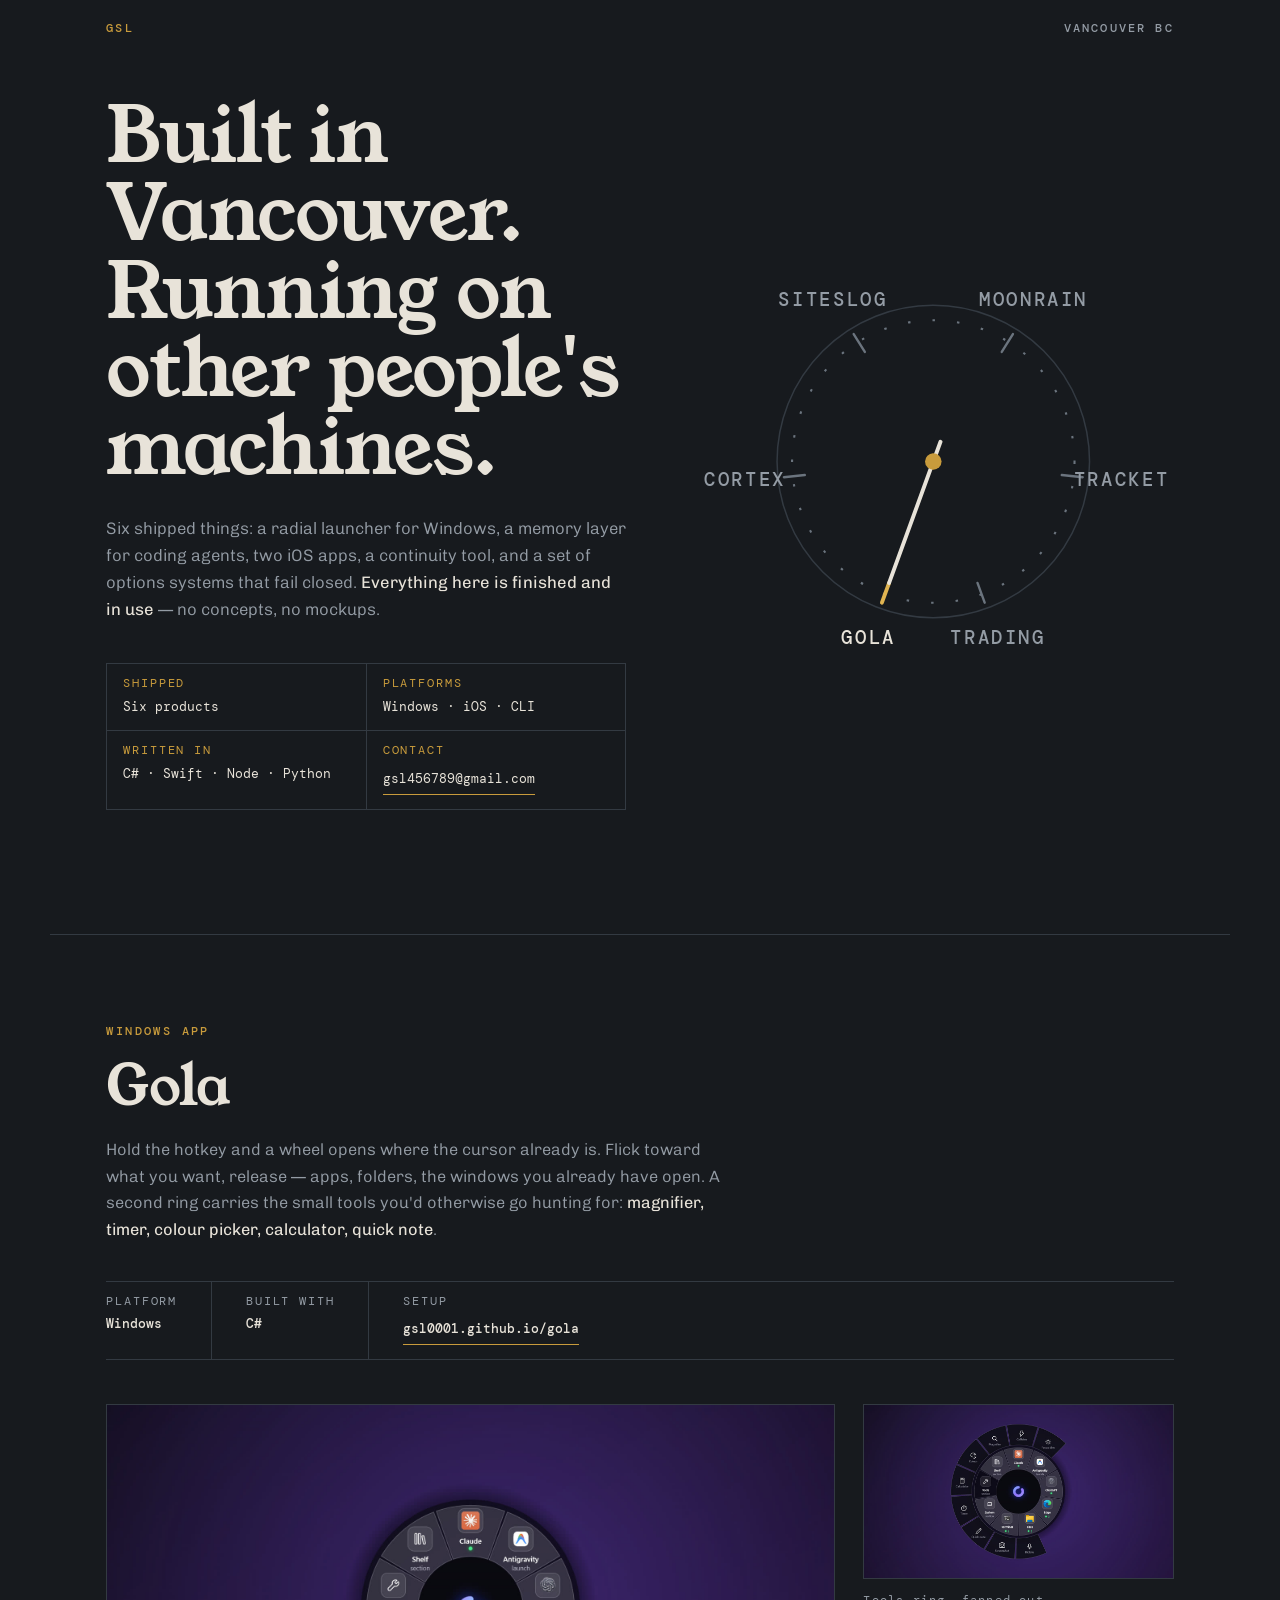
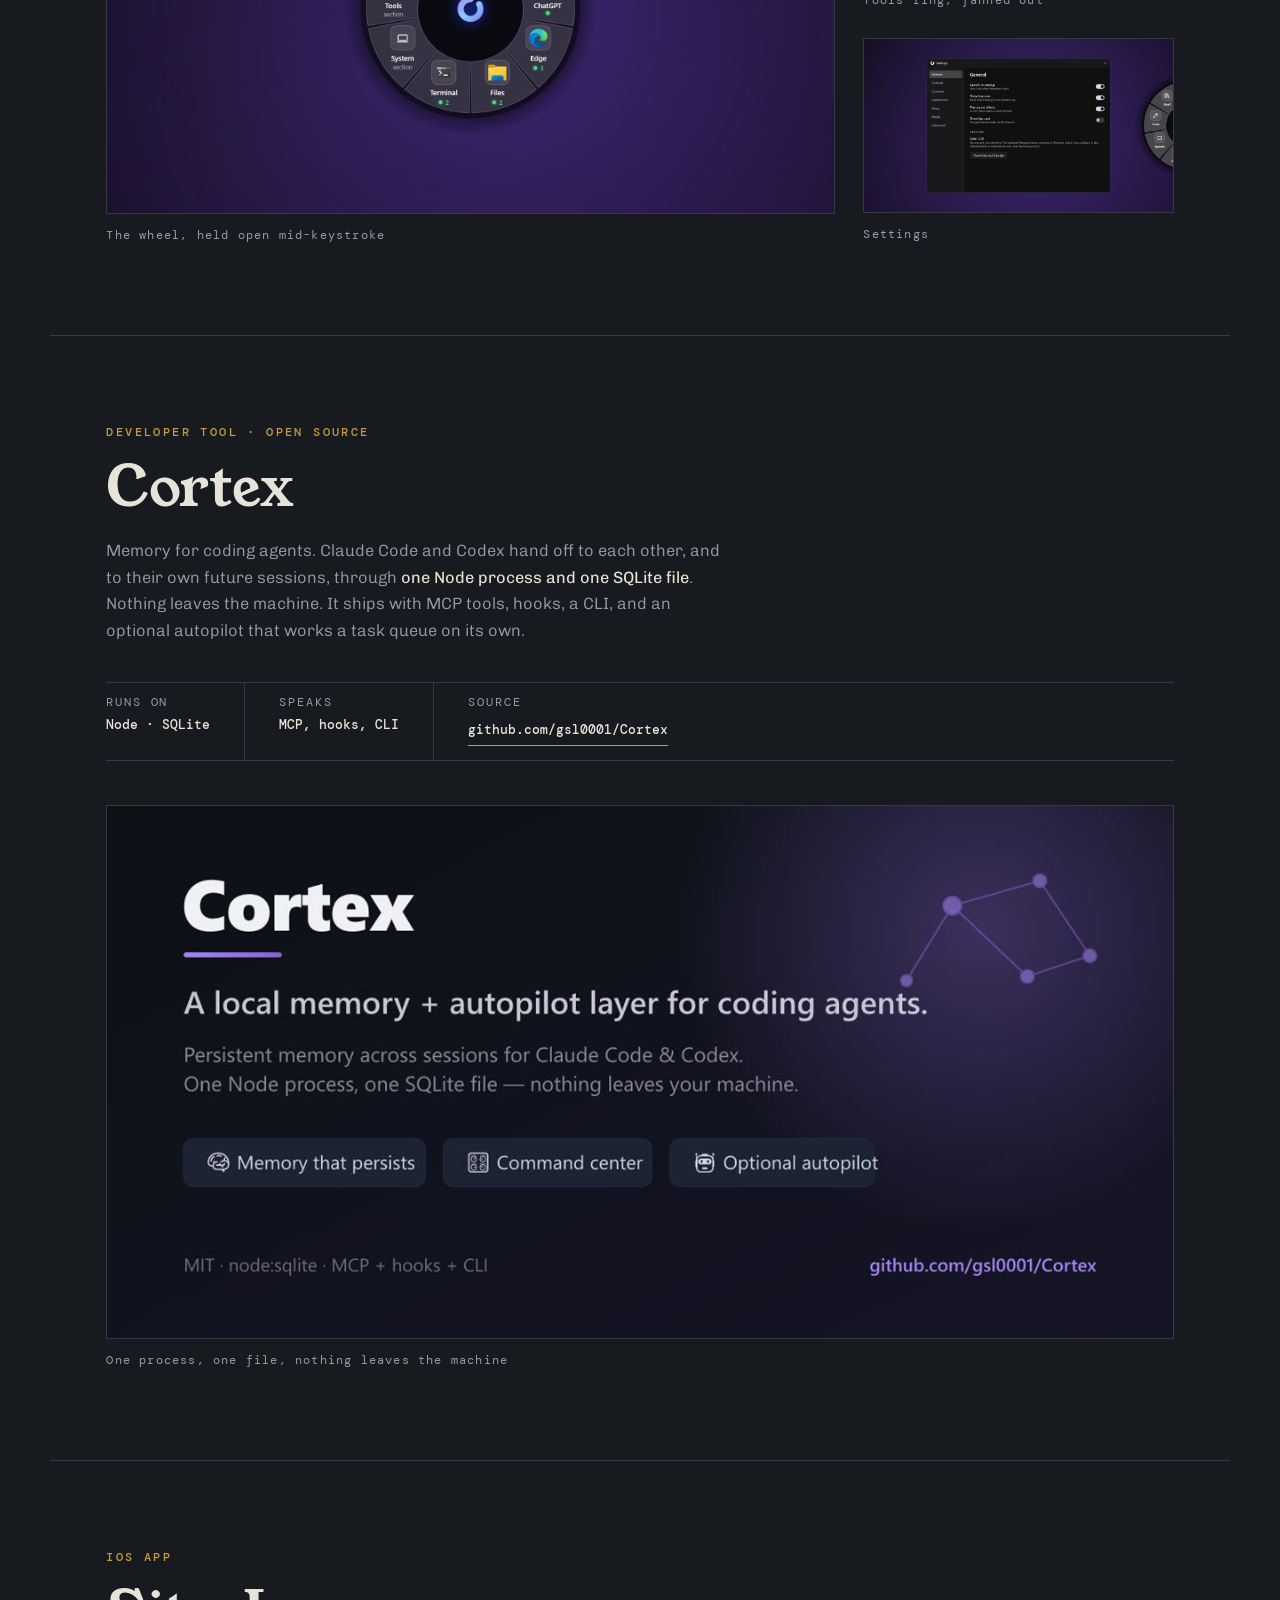
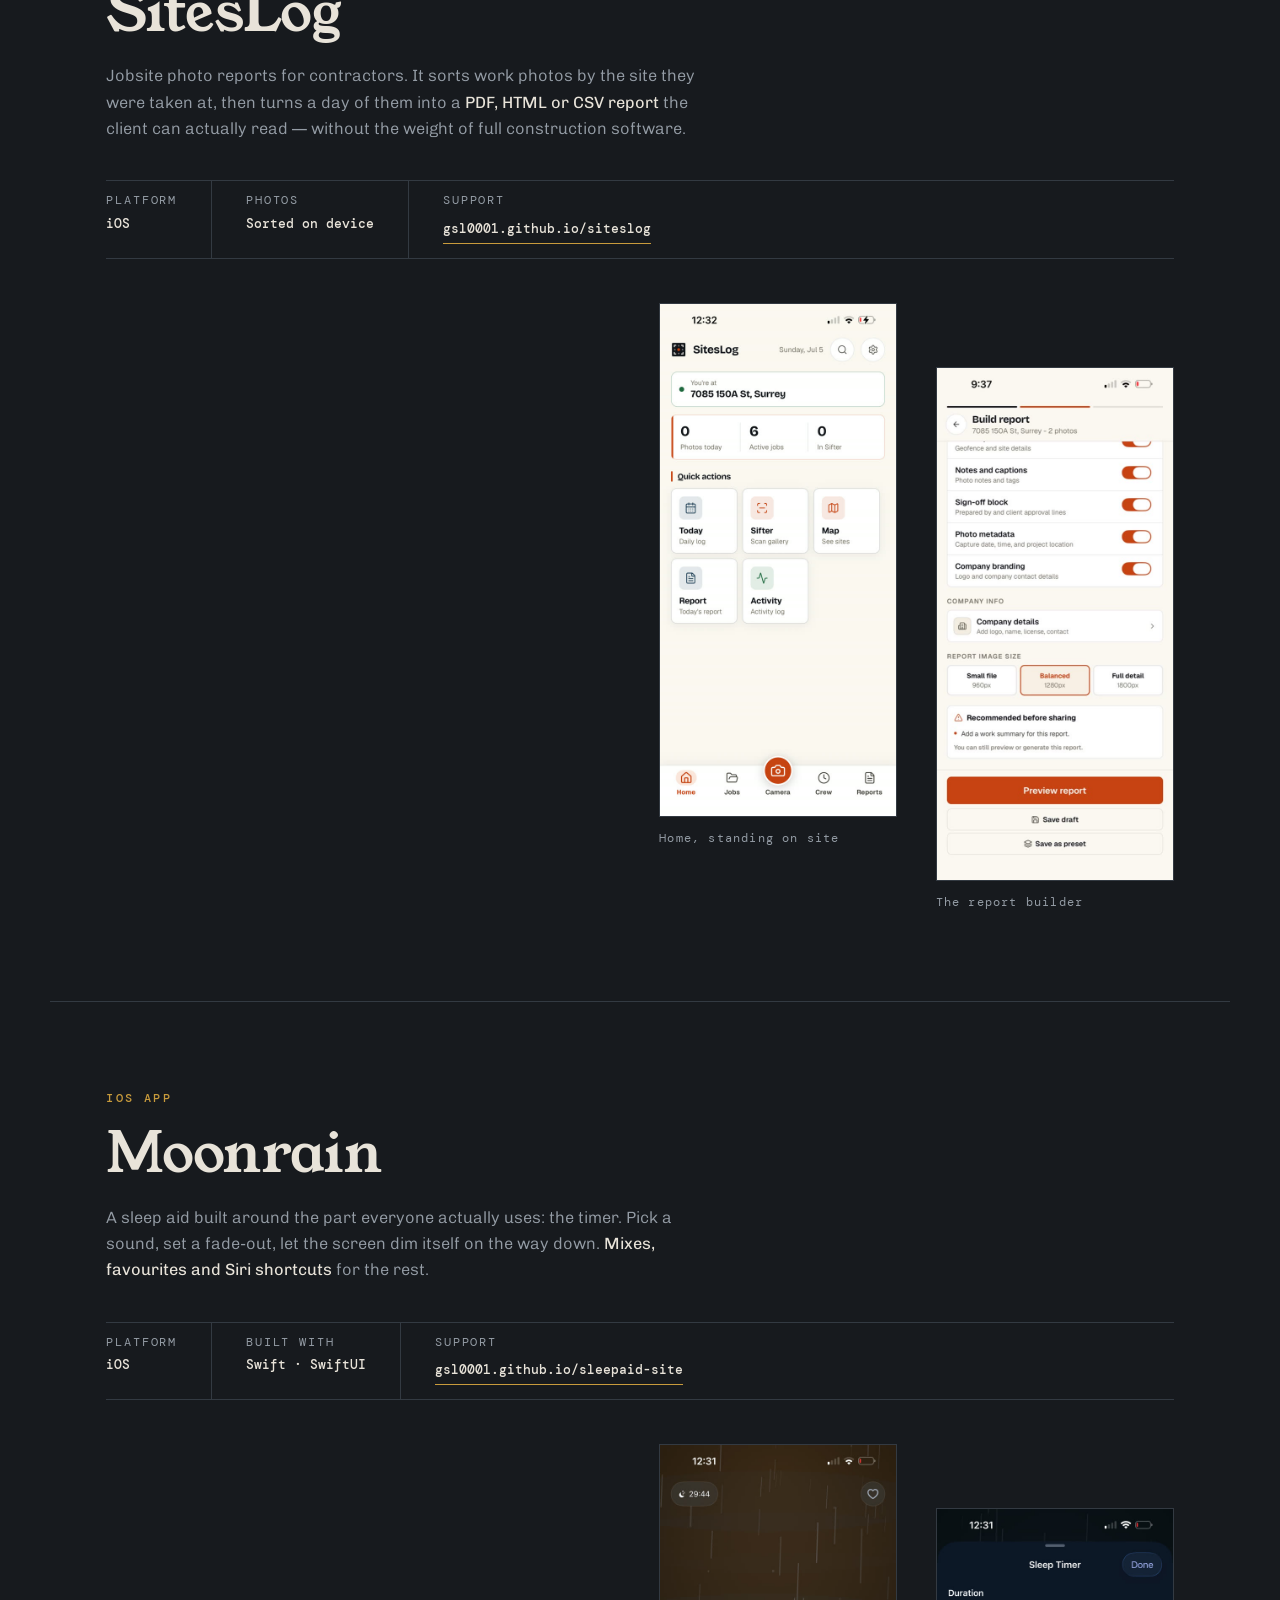
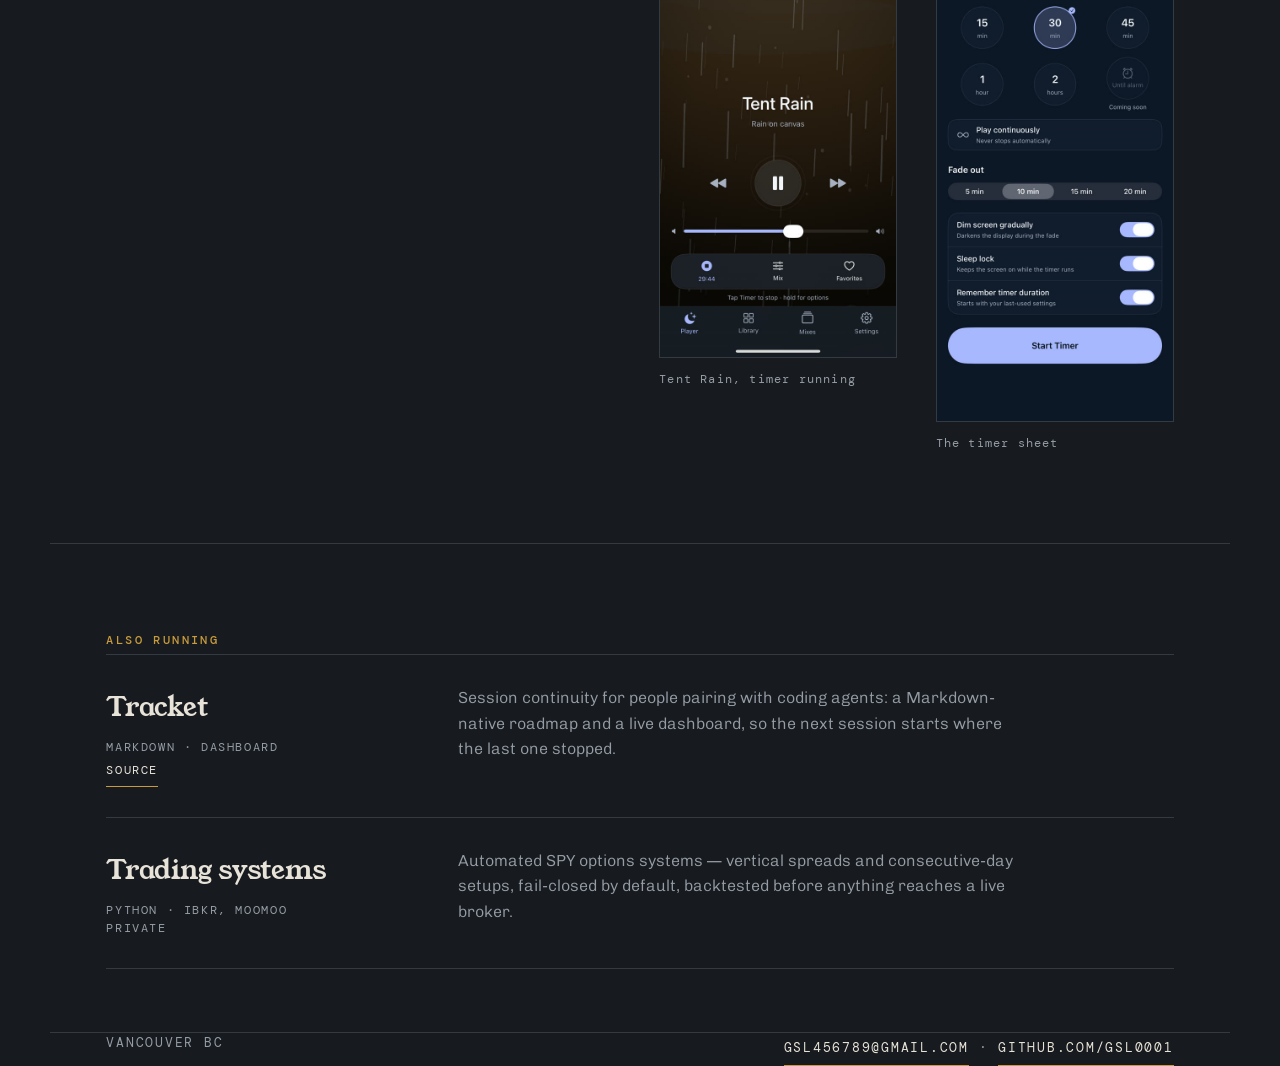
==== commit 1bbd2a20: "Redesign around the dial: brass on slate, one instrument Replaces the near-black/purple "lamp" treat" ====
--- a/index.html
+++ b/index.html
@@ -8,216 +8,246 @@
 <meta property="og:title" content="Gurwinder Singh — shipped work">
 <meta property="og:description" content="Built in Vancouver. Running on other people's machines.">
 <meta property="og:image" content="https://gsl0001.github.io/img/hero-gola.jpg">
+<link rel="icon" href="data:image/svg+xml,%3Csvg xmlns='http://www.w3.org/2000/svg' viewBox='0 0 32 32'%3E%3Crect width='32' height='32' fill='%23171A1E'/%3E%3Ccircle cx='16' cy='16' r='11' fill='none' stroke='%23C89B3C' stroke-width='1.6'/%3E%3Cpath d='M16 16 L16 7' stroke='%23E8E3D9' stroke-width='2.4' stroke-linecap='round'/%3E%3C/svg%3E">
 <link rel="preconnect" href="https://fonts.googleapis.com">
 <link rel="preconnect" href="https://fonts.gstatic.com" crossorigin>
-<link href="https://fonts.googleapis.com/css2?family=Archivo:wdth,wght@100..125,400..700&family=Martian+Mono:wght@300;500&family=Newsreader:opsz,wght@6..72,300;6..72,400&display=swap" rel="stylesheet">
+<link href="https://fonts.googleapis.com/css2?family=Chivo:wght@300;400&family=DM+Mono:wght@400;500&family=Young+Serif&display=swap" rel="stylesheet">
+<script>document.documentElement.classList.add('js')</script>
 <style>
 :root{
-  --room:#0a0a0a;       /* the page void */
-  --stage:#141414;      /* every lifted surface */
-  --edge:#202020;       /* hairlines, plate borders */
-  --dim:#8c8c8c;        /* captions, metadata */
-  --read:#c8c8c8;       /* body copy */
-  --lit:#f2f2f2;        /* titles and links — the brightest thing here */
-  --accent:#9d7bff;     /* each scene overrides this with its own product colour */
-  --display:"Archivo",system-ui,sans-serif;
-  --body:"Newsreader",Georgia,serif;
-  --mono:"Martian Mono",ui-monospace,monospace;
-  --rail:78px; --l:1;
+  /* machined slate and brass — one accent, no second colour */
+  --iron:#171A1E;      /* ground */
+  --plate:#21262C;     /* lifted surfaces */
+  --etch:#333A42;      /* decorative hairlines (never carries meaning) */
+  --tick:#6B747E;      /* dial marks — 3.68:1, clears WCAG 1.4.11 */
+  --ash:#949CA5;       /* secondary text — 6.28:1 */
+  --bone:#E8E3D9;      /* primary text — 13.65:1 */
+  --brass:#C89B3C;     /* the accent — 6.82:1 */
+  --lit:#E0B451;       /* accent, active — 8.99:1 */
+
+  --display:"Young Serif",Georgia,"Times New Roman",serif;
+  --body:"Chivo",system-ui,-apple-system,sans-serif;
+  --mono:"DM Mono",ui-monospace,"SFMono-Regular",monospace;
+
+  --gap:clamp(18px,2.2vw,28px);
+  --band:clamp(76px,10vh,132px);
 }
 *{box-sizing:border-box}
 html{scroll-behavior:smooth}
-body{margin:0;padding-left:var(--rail);background:var(--room);color:var(--read);
-     font:300 clamp(16.5px,1.05vw,18px)/1.65 var(--body);
-     -webkit-font-smoothing:antialiased;overflow-x:hidden}
+body{margin:0;background:var(--iron);color:var(--ash);
+     font:300 clamp(16.5px,1.02vw,18.5px)/1.62 var(--body);
+     -webkit-font-smoothing:antialiased;text-rendering:optimizeLegibility}
 img{display:block;max-width:100%;height:auto}
 a{color:inherit}
-.wrap{max-width:1240px;margin:0 auto;padding:0 clamp(20px,4vw,56px)}
-
-/* the lamp: one fixed pool of light that never scrolls */
-.lamp{position:fixed;inset:0;z-index:1;pointer-events:none;transition:background .6s;
-  background:radial-gradient(58vw 52vh at 54% 44%,rgba(255,255,255,.075),transparent 70%);
-  background:radial-gradient(58vw 52vh at 54% 44%,
-             color-mix(in srgb,var(--accent) 12%,rgba(255,255,255,.09)),transparent 70%)}
-.vignette{position:fixed;inset:0;z-index:1;pointer-events:none;
-  background:radial-gradient(120vw 110vh at 50% 45%,transparent 45%,rgba(0,0,0,.55) 100%)}
-
-/* cue rail */
-.cue{position:fixed;top:0;bottom:0;left:0;width:var(--rail);z-index:4;
-     border-right:1px solid var(--edge);background:rgba(10,10,10,.7);
-     backdrop-filter:blur(6px);display:flex;flex-direction:column;
-     align-items:center;justify-content:space-between;padding:24px 0}
-.cue .mark{font:500 11px/1 var(--mono);letter-spacing:.14em;color:var(--accent);
-           transition:color .5s}
-.cue .now{writing-mode:vertical-rl;font:400 11px/1 var(--mono);letter-spacing:.22em;
-          text-transform:uppercase;color:var(--dim)}
-.cue .clock{font:400 11px/1 var(--mono);letter-spacing:.1em;color:var(--dim)}
-
-header,section,footer{position:relative;z-index:2}
-
-/* ── hero ─────────────────────────────────────────────────────────
-   three bands: kicker at the top, statement on the optical centre,
-   standing details pinned to the floor of the viewport             */
+:focus-visible{outline:2px solid var(--lit);outline-offset:3px;border-radius:1px}
+/* scroll targets keep a visible indicator, but it hugs the band instead of ballooning */
+[tabindex="-1"]:focus-visible{outline-offset:-2px}
+
+.wrap{max-width:1180px;margin:0 auto;padding:0 clamp(22px,4.4vw,60px)}
+
+.skip{position:absolute;left:-9999px;top:0;z-index:20;background:var(--plate);
+      color:var(--bone);padding:12px 18px;font:500 13px/1 var(--mono)}
+.skip:focus{left:12px;top:12px}
+
+/* ── masthead ─────────────────────────────────────────────────── */
+.mast{display:flex;justify-content:space-between;align-items:baseline;
+      padding:22px 0 0;margin:0;font:500 12px/1 var(--mono);letter-spacing:.18em;
+      text-transform:uppercase;color:var(--ash)}
+.mast .sig{color:var(--brass)}
+
+/* ── hero ─────────────────────────────────────────────────────── */
 .hero{min-height:100vh;min-height:100svh;display:grid;
-      grid-template-rows:auto 1fr auto;padding:38px 0 34px;gap:24px}
-.kicker{font:500 11px/1 var(--mono);letter-spacing:.24em;text-transform:uppercase;
-        color:var(--dim);margin:0;align-self:start}
-.statement{align-self:center;max-width:22ch}
-h1{font-family:var(--display);font-weight:600;font-stretch:118%;
-   font-size:clamp(2.7rem,6.6vw,5.8rem);line-height:.95;letter-spacing:-.035em;
-   color:var(--lit);margin:0 0 26px;text-wrap:balance}
-.lede{margin:0;max-width:56ch;font-size:clamp(1.05rem,1.25vw,1.24rem);color:var(--read)}
-.lede b{color:var(--lit);font-weight:400}
-.standing{display:grid;grid-template-columns:repeat(4,minmax(0,1fr));gap:20px;
-          padding-top:22px;border-top:1px solid var(--edge);
-          font:400 10.5px/1.7 var(--mono);letter-spacing:.12em;text-transform:uppercase;
-          color:var(--dim)}
-.standing b{display:block;color:var(--accent);font-weight:400;margin-bottom:6px}
-
-/* ── scenes: a held column of words, plates travelling past it ──── */
-.scene{display:grid;grid-template-columns:minmax(0,360px) minmax(0,1fr);
-       gap:clamp(28px,5vw,72px);align-items:start;
-       padding:clamp(72px,12vh,132px) 0;border-top:1px solid var(--edge);--l:1}
-.info{position:sticky;top:15vh}
-.no{font:400 10.5px/1 var(--mono);letter-spacing:.2em;color:var(--accent);
-    margin:0 0 18px;opacity:calc(.5 + .5*var(--l))}
-.scene h2{font-family:var(--display);font-weight:600;font-stretch:112%;
-          font-size:clamp(2rem,3.4vw,2.9rem);line-height:1;letter-spacing:-.03em;
-          margin:0 0 16px;color:var(--lit);opacity:calc(.6 + .4*var(--l))}
-.scene p{margin:0 0 26px;max-width:52ch}
-.scene p b{color:var(--lit);font-weight:400}
-
-dl{margin:0;font:400 11px/1 var(--mono);letter-spacing:.06em;text-transform:uppercase}
-dl div{display:grid;grid-template-columns:92px minmax(0,1fr);gap:14px;
-       padding:12px 0;border-top:1px solid var(--edge);align-items:baseline}
-dl div:last-child{border-bottom:1px solid var(--edge)}
-dt{color:var(--accent);opacity:.85}
-dd{margin:0;color:var(--dim);line-height:1.5;word-break:break-word}
-dd a{color:var(--accent);text-decoration:none;border-bottom:1px solid currentColor}
-dd a:hover{color:var(--lit)}
-
-.media{display:grid;gap:clamp(16px,2.4vw,26px)}
-.plate{position:relative;border:1px solid var(--edge);background:var(--stage);
-       overflow:hidden;will-change:transform}
-.plate::after{content:"";position:absolute;inset:0;pointer-events:none;
-       box-shadow:0 0 90px -14px var(--accent),inset 0 0 0 1px rgba(255,255,255,.04);
-       opacity:calc(var(--l)*.9)}
-.plate img{filter:grayscale(calc(1 - var(--l))) contrast(1.04)
-           saturate(calc(.4 + .8*var(--l))) brightness(calc(.5 + .5*var(--l)));
-           transform:translateZ(0);transition:filter .12s linear}
-.plate.pan{aspect-ratio:16/9}
-.plate.pan img{width:100%;height:118%;object-fit:cover;object-position:60% 45%;
-               margin-top:-9%}
-.duo{display:grid;grid-template-columns:1fr 1fr;gap:clamp(16px,2.4vw,26px)}
+      grid-template-columns:minmax(0,1fr) minmax(0,.92fr);
+      align-items:center;gap:clamp(32px,5vw,72px);
+      padding:calc(var(--band)*.5) 0 var(--band)}
+h1{font-family:var(--display);font-weight:400;
+   font-size:clamp(2.75rem,6.1vw,5.1rem);line-height:1.0;letter-spacing:-.015em;
+   color:var(--bone);margin:0 0 28px;max-width:13ch;text-wrap:balance}
+.lede{margin:0 0 40px;max-width:52ch;font-size:clamp(1.04rem,1.15vw,1.2rem)}
+.lede b{color:var(--bone);font-weight:400}
+
+.standing{display:grid;grid-template-columns:repeat(2,minmax(0,1fr));
+          gap:1px;background:var(--etch);border:1px solid var(--etch);max-width:520px}
+.standing > div{background:var(--iron);padding:14px 16px}
+.standing dt{font:400 11.5px/1 var(--mono);letter-spacing:.16em;text-transform:uppercase;
+             color:var(--brass);margin:0 0 8px}
+.standing dd{margin:0;font:400 13px/1.45 var(--mono);color:var(--bone)}
+.standing a{color:var(--bone);text-decoration:none;
+            border-bottom:1px solid var(--brass);display:inline-block;padding:5px 0;
+            word-break:break-word}
+.standing a:hover{color:var(--lit);border-color:var(--lit)}
+
+/* ── the dial: one instrument, the page's only ornament ───────── */
+/* no JS, no dial — don't reserve a hole for an instrument that never arrives */
+.slot{display:none}
+.js .slot{display:block;position:relative;aspect-ratio:320/300;width:100%;
+          max-width:520px;justify-self:center}
+html:not(.js) .hero{grid-template-columns:1fr;min-height:auto}
+.layer{position:fixed;inset:0;overflow:hidden;pointer-events:none;z-index:6}
+.dial{position:absolute;left:0;top:0;width:min(520px,calc(100vw - 60px));pointer-events:auto;
+      transform-origin:50% 50%}
+.dial svg{width:100%;height:auto;display:block;overflow:visible}
+
+.bezel{fill:none;stroke:var(--etch);stroke-width:1}
+.ticks{stroke:var(--tick);stroke-width:1.4}
+.mark{stroke:var(--tick);stroke-width:1.6;stroke-linecap:round}
+.mark.on{stroke:var(--lit);stroke-width:2.6}
+.hub{fill:var(--brass)}
+.needle{stroke:var(--bone);stroke-width:2.6;stroke-linecap:round}
+.sweep{transform-box:view-box;transform-origin:160px 150px;transform:rotate(var(--a,-160deg))}
+
+.ring-nav text{font:500 12.5px/1 var(--mono);letter-spacing:.14em;text-transform:uppercase;
+               fill:var(--ash);text-anchor:middle;dominant-baseline:middle}
+.ring-nav a:hover text,.ring-nav a:focus-visible text{fill:var(--lit)}
+.ring-nav a.on text{fill:var(--bone)}
+.ring-nav rect{fill:transparent}
+.dial.parked .ring-nav{visibility:hidden}
+.dial.parked .bezel{stroke:var(--tick)}
+
+/* ── product bands ────────────────────────────────────────────── */
+.work{padding-block:var(--band);border-top:1px solid var(--etch)}
+.role{font:500 12px/1 var(--mono);letter-spacing:.2em;text-transform:uppercase;
+      color:var(--brass);margin:0 0 20px}
+.work h2{font-family:var(--display);font-weight:400;
+         font-size:clamp(2.2rem,4.4vw,3.5rem);line-height:1.04;letter-spacing:-.012em;
+         color:var(--bone);margin:0 0 22px}
+.say{margin:0 0 38px;max-width:62ch;font-size:clamp(1.02rem,1.1vw,1.14rem)}
+.say b{color:var(--bone);font-weight:400}
+
+.facts{display:flex;flex-wrap:wrap;margin:0 0 44px;border-top:1px solid var(--etch);
+       border-bottom:1px solid var(--etch)}
+.facts > div{padding:14px clamp(20px,3vw,34px) 14px 0;margin-right:clamp(20px,3vw,34px);
+             border-right:1px solid var(--etch)}
+.facts > div:last-child{border-right:0;margin-right:0;padding-right:0}
+.facts dt{font:400 11.5px/1 var(--mono);letter-spacing:.16em;text-transform:uppercase;
+          color:var(--ash);margin:0 0 8px}
+.facts dd{margin:0;font:500 13px/1.4 var(--mono);color:var(--bone)}
+.facts a{color:var(--bone);text-decoration:none;border-bottom:1px solid var(--brass);
+         display:inline-block;padding:5px 0;word-break:break-word}
+.facts a:hover{color:var(--lit);border-color:var(--lit)}
+
+.shots{display:grid;gap:var(--gap)}
+.shots.wide{grid-template-columns:2.35fr 1fr;align-items:start}
+.stack{display:grid;gap:var(--gap);align-content:start}
+.shots.phones{grid-template-columns:repeat(2,minmax(0,238px));justify-content:end;
+              gap:clamp(20px,3vw,40px)}
+.shots.phones figure:last-child{margin-top:clamp(28px,5vw,64px)}
+
 figure{margin:0}
-figcaption{margin-top:12px;font:400 10.5px/1.7 var(--mono);letter-spacing:.14em;
-           text-transform:uppercase;color:var(--accent);opacity:calc(.4 + .6*var(--l))}
-
-/* ── closing index ──────────────────────────────────────────────── */
-.index{padding:clamp(72px,11vh,120px) 0 48px;border-top:1px solid var(--edge)}
-.index h3{font:500 11px/1 var(--mono);letter-spacing:.24em;text-transform:uppercase;
-          color:var(--dim);margin:0 0 26px}
-.row{display:grid;grid-template-columns:minmax(0,360px) minmax(0,1fr) auto;
-     gap:clamp(20px,5vw,72px);align-items:baseline;padding:24px 0;
-     border-top:1px solid var(--edge)}
-.row:last-child{border-bottom:1px solid var(--edge)}
-.row h4{font-family:var(--display);font-weight:600;font-stretch:110%;font-size:1.4rem;
-        letter-spacing:-.02em;margin:0;color:var(--lit)}
-.row p{margin:0;font-size:1rem;color:var(--dim);max-width:54ch}
-.row .meta{font:400 10.5px/1.7 var(--mono);letter-spacing:.12em;text-transform:uppercase;
-           color:#7d7d7d;text-align:right;white-space:nowrap}
-.row .meta a{color:var(--accent);text-decoration:none;border-bottom:1px solid currentColor}
-
-footer{display:grid;grid-template-columns:minmax(0,360px) minmax(0,1fr);
-       gap:clamp(20px,5vw,72px);padding:44px 0 84px;
-       font:400 11px/2 var(--mono);letter-spacing:.14em;text-transform:uppercase;
-       color:var(--dim)}
-footer a{color:var(--accent);text-decoration:none;border-bottom:1px solid currentColor}
-footer a:hover{color:var(--lit)}
-:focus-visible{outline:2px solid var(--lit);outline-offset:4px}
-
-@media (max-width:900px){
-  :root{--rail:0px}
-  body{padding-left:0;padding-top:34px}
-  .cue{top:0;bottom:auto;left:0;right:0;width:auto;height:34px;flex-direction:row;
-       padding:0 20px;border-right:0;border-bottom:1px solid var(--edge)}
-  .cue .now{writing-mode:horizontal-tb;letter-spacing:.16em}
-  .hero{padding:28px 0 30px}
-  .standing{grid-template-columns:1fr 1fr;gap:16px}
-  .scene{grid-template-columns:1fr;gap:30px;padding:64px 0}
-  .info{position:static}
-  .plate.pan{aspect-ratio:4/3}
-  .row{grid-template-columns:1fr;gap:10px}
-  .row .meta{text-align:left;white-space:normal}
-  footer{grid-template-columns:1fr;gap:10px}
+.plate{border:1px solid var(--etch);background:var(--plate);overflow:hidden}
+.plate img{width:100%}
+figcaption{margin-top:12px;font:400 12px/1.55 var(--mono);letter-spacing:.1em;
+           color:var(--ash)}
+
+/* ── also running ─────────────────────────────────────────────── */
+.also{padding-block:var(--band) clamp(48px,7vh,80px);border-top:1px solid var(--etch)}
+.also > h2{font:500 12px/1 var(--mono);letter-spacing:.2em;text-transform:uppercase;
+           color:var(--brass);margin:0 0 8px}
+.entry{display:grid;grid-template-columns:minmax(0,300px) minmax(0,1fr);
+       gap:clamp(20px,4vw,64px);padding:30px 0;border-top:1px solid var(--etch)}
+.entry:last-of-type{border-bottom:1px solid var(--etch)}
+.entry h3{font-family:var(--display);font-weight:400;font-size:1.7rem;letter-spacing:-.01em;
+          margin:0 0 10px;color:var(--bone)}
+.entry .tag{margin:0;font:400 11.5px/1.6 var(--mono);letter-spacing:.14em;
+            text-transform:uppercase;color:var(--ash)}
+.entry p.note{margin:0;max-width:56ch;font-size:1rem}
+.entry a{color:var(--bone);text-decoration:none;border-bottom:1px solid var(--brass);
+         display:inline-block;padding:5px 0}
+.entry a:hover{color:var(--lit);border-color:var(--lit)}
+
+footer{border-top:1px solid var(--etch);padding-block:34px 72px;display:flex;
+       flex-wrap:wrap;justify-content:space-between;gap:14px;
+       font:400 12.5px/1.7 var(--mono);letter-spacing:.14em;text-transform:uppercase;
+       color:var(--ash)}
+footer a{color:var(--bone);text-decoration:none;border-bottom:1px solid var(--brass);
+         display:inline-block;padding:5px 0}
+footer a:hover{color:var(--lit);border-color:var(--lit)}
+
+@media (max-width:1023px){
+  .hero{grid-template-columns:1fr;min-height:auto;
+        padding:clamp(28px,6vh,56px) 0 var(--band);gap:clamp(40px,7vw,64px)}
+  .slot{max-width:340px;justify-self:start;order:-1}
+  .dial{width:min(340px,calc(100vw - 56px))}
+  .standing{max-width:none}
+  .shots.wide{grid-template-columns:1fr}
+  .shots.phones{grid-template-columns:repeat(2,minmax(0,1fr));justify-content:stretch}
+  .shots.phones figure:last-child{margin-top:0}
+  .entry{grid-template-columns:1fr;gap:12px}
+  .facts > div{border-right:0;margin-right:0;padding-right:0;
+               width:100%;border-top:1px solid var(--etch)}
+  .facts > div:first-child{border-top:0}
 }
-@media (prefers-reduced-motion:reduce){html{scroll-behavior:auto}}
+@media (max-width:460px){
+  .standing{grid-template-columns:1fr}
+}
+@media (prefers-reduced-motion:reduce){
+  html{scroll-behavior:auto}
+  .sweep{transition:none !important}
+}
 </style>
 </head>
 <body>
 
-<div class="lamp"></div>
-<div class="vignette"></div>
-
-<div class="cue">
-  <span class="mark">GSL</span>
-  <span class="now" id="now">Vancouver BC</span>
-  <span class="clock" id="clock">00:00</span>
-</div>
-
-<header class="hero wrap" data-scene="Top">
-  <p class="kicker">Gurwinder Singh · Vancouver BC</p>
-
-  <div class="statement">
-    <h1>Built in Vancouver. Running on other people's machines.</h1>
-    <p class="lede">Six shipped things: a radial launcher for Windows, a memory layer for
-      coding agents, two iOS apps, a continuity tool, and a set of options systems that
-      fail closed. <b>Everything here is finished and in use</b> — no concepts, no mockups.</p>
-  </div>
-
-  <div class="standing">
-    <span><b>Shipped</b>Six products</span>
-    <span><b>Platforms</b>Windows · iOS · CLI</span>
-    <span><b>Written in</b>C# · Swift · Node · Python</span>
-    <span><b>Contact</b><a href="mailto:gsl456789@gmail.com">gsl456789@gmail.com</a></span>
-  </div>
-</header>
-
-<main>
-
-  <section class="scene wrap" data-scene="Gola" style="--accent:#9d7bff">
-    <div class="info">
-      <p class="no">Windows app</p>
-      <h2>Gola</h2>
-      <p>Hold the hotkey and a wheel opens where the cursor already is. Flick toward what
-        you want, release — apps, folders, the windows you already have open. A second
-        ring carries the small tools you'd otherwise go hunting for: <b>magnifier, timer,
-        colour picker, calculator, quick note</b>.</p>
-      <dl>
-        <div><dt>Platform</dt><dd>Windows</dd></div>
-        <div><dt>Built with</dt><dd>C#</dd></div>
-        <div><dt>Setup</dt><dd><a href="https://gsl0001.github.io/gola/">gsl0001.github.io/gola</a></dd></div>
+<a class="skip" href="#work">Skip to the work</a>
+
+<div class="layer" id="layer" aria-hidden="true"></div>
+
+<div class="wrap">
+  <p class="mast"><span class="sig">GSL</span><span>Vancouver BC</span></p>
+
+  <header class="hero">
+    <div>
+      <h1>Built in Vancouver. Running on other people's machines.</h1>
+      <p class="lede">Six shipped things: a radial launcher for Windows, a memory layer for
+        coding agents, two iOS apps, a continuity tool, and a set of options systems that
+        fail closed. <b>Everything here is finished and in use</b> — no concepts, no mockups.</p>
+
+      <dl class="standing">
+        <div><dt>Shipped</dt><dd>Six products</dd></div>
+        <div><dt>Platforms</dt><dd>Windows · iOS · CLI</dd></div>
+        <div><dt>Written in</dt><dd>C# · Swift · Node · Python</dd></div>
+        <div><dt>Contact</dt><dd><a href="mailto:gsl456789@gmail.com">gsl456789@gmail.com</a></dd></div>
       </dl>
     </div>
-    <div class="media">
+
+    <div class="slot" id="slot"></div>
+  </header>
+</div>
+
+<main id="work">
+
+  <section class="work wrap" id="gola" data-product="Gola">
+    <p class="role">Windows app</p>
+    <h2>Gola</h2>
+    <p class="say">Hold the hotkey and a wheel opens where the cursor already is. Flick toward
+      what you want, release — apps, folders, the windows you already have open. A second
+      ring carries the small tools you'd otherwise go hunting for: <b>magnifier, timer,
+      colour picker, calculator, quick note</b>.</p>
+    <dl class="facts">
+      <div><dt>Platform</dt><dd>Windows</dd></div>
+      <div><dt>Built with</dt><dd>C#</dd></div>
+      <div><dt>Setup</dt><dd><a href="https://gsl0001.github.io/gola/">gsl0001.github.io/gola</a></dd></div>
+    </dl>
+    <div class="shots wide">
       <figure>
-        <div class="plate pan" data-par="0.07">
-          <img src="img/hero-gola.jpg" width="1800" height="1012"
+        <div class="plate">
+          <img src="img/hero-gola.jpg" width="1800" height="1012" loading="lazy" decoding="async"
             alt="Gola's radial wheel open over a desktop, with Claude, ChatGPT, Edge, Files and Terminal on its ring">
         </div>
         <figcaption>The wheel, held open mid-keystroke</figcaption>
       </figure>
-      <div class="duo">
+      <div class="stack">
         <figure>
-          <div class="plate" data-par="0.05">
-            <img src="img/gola-tools.jpg" width="1200" height="676"
+          <div class="plate">
+            <img src="img/gola-tools.jpg" width="1200" height="676" loading="lazy" decoding="async"
               alt="Gola's outer Tools ring fanned out with magnifier, calculator, timer, quick note, screenshot and dictate">
           </div>
           <figcaption>Tools ring, fanned out</figcaption>
         </figure>
         <figure>
-          <div class="plate" data-par="-0.04">
-            <img src="img/gola-settings.jpg" width="1000" height="562" alt="Gola's settings window">
+          <div class="plate">
+            <img src="img/gola-settings.jpg" width="1000" height="562" loading="lazy" decoding="async"
+              alt="Gola's settings window">
           </div>
           <figcaption>Settings</figcaption>
         </figure>
@@ -225,24 +255,22 @@
     </div>
   </section>
 
-  <section class="scene wrap" data-scene="Cortex" style="--accent:#a78bfa">
-    <div class="info">
-      <p class="no">Developer tool · open source</p>
-      <h2>Cortex</h2>
-      <p>Memory for coding agents. Claude Code and Codex hand off to each other, and to
-        their own future sessions, through <b>one Node process and one SQLite file</b>.
-        Nothing leaves the machine. It ships with MCP tools, hooks, a CLI, and an
-        optional autopilot that works a task queue on its own.</p>
-      <dl>
-        <div><dt>Runs on</dt><dd>Node · SQLite</dd></div>
-        <div><dt>Speaks</dt><dd>MCP, hooks, CLI</dd></div>
-        <div><dt>Source</dt><dd><a href="https://github.com/gsl0001/Cortex">github.com/gsl0001/Cortex</a></dd></div>
-      </dl>
-    </div>
-    <div class="media">
+  <section class="work wrap" id="cortex" data-product="Cortex">
+    <p class="role">Developer tool · open source</p>
+    <h2>Cortex</h2>
+    <p class="say">Memory for coding agents. Claude Code and Codex hand off to each other, and
+      to their own future sessions, through <b>one Node process and one SQLite file</b>.
+      Nothing leaves the machine. It ships with MCP tools, hooks, a CLI, and an optional
+      autopilot that works a task queue on its own.</p>
+    <dl class="facts">
+      <div><dt>Runs on</dt><dd>Node · SQLite</dd></div>
+      <div><dt>Speaks</dt><dd>MCP, hooks, CLI</dd></div>
+      <div><dt>Source</dt><dd><a href="https://github.com/gsl0001/Cortex">github.com/gsl0001/Cortex</a></dd></div>
+    </dl>
+    <div class="shots">
       <figure>
-        <div class="plate" data-par="0.06">
-          <img src="img/cortex.jpg" width="1200" height="600"
+        <div class="plate">
+          <img src="img/cortex.jpg" width="1200" height="600" loading="lazy" decoding="async"
             alt="Cortex title card: a local memory and autopilot layer for coding agents">
         </div>
         <figcaption>One process, one file, nothing leaves the machine</figcaption>
@@ -250,87 +278,85 @@
     </div>
   </section>
 
-  <section class="scene wrap" data-scene="SitesLog" style="--accent:#e8703a">
-    <div class="info">
-      <p class="no">iOS app</p>
-      <h2>SitesLog</h2>
-      <p>Jobsite photo reports for contractors. It sorts work photos by the site they
-        were taken at, then turns a day of them into a <b>PDF, HTML or CSV report</b>
-        the client can actually read — without the weight of full construction software.</p>
-      <dl>
-        <div><dt>Platform</dt><dd>iOS</dd></div>
-        <div><dt>Photos</dt><dd>Sorted on device</dd></div>
-        <div><dt>Support</dt><dd><a href="https://gsl0001.github.io/siteslog/">gsl0001.github.io/siteslog</a></dd></div>
-      </dl>
-    </div>
-    <div class="media">
-      <div class="duo">
-        <figure>
-          <div class="plate" data-par="0.06">
-            <img src="img/siteslog-home.jpg" width="560" height="1214"
-              alt="SitesLog home screen showing the current jobsite address, counters and quick actions">
-          </div>
-          <figcaption>Home, standing on site</figcaption>
-        </figure>
-        <figure>
-          <div class="plate" data-par="-0.05">
-            <img src="img/siteslog-report.jpg" width="560" height="1214"
-              alt="SitesLog report builder screen">
-          </div>
-          <figcaption>The report builder</figcaption>
-        </figure>
-      </div>
+  <section class="work wrap" id="siteslog" data-product="SitesLog">
+    <p class="role">iOS app</p>
+    <h2>SitesLog</h2>
+    <p class="say">Jobsite photo reports for contractors. It sorts work photos by the site they
+      were taken at, then turns a day of them into a <b>PDF, HTML or CSV report</b> the client
+      can actually read — without the weight of full construction software.</p>
+    <dl class="facts">
+      <div><dt>Platform</dt><dd>iOS</dd></div>
+      <div><dt>Photos</dt><dd>Sorted on device</dd></div>
+      <div><dt>Support</dt><dd><a href="https://gsl0001.github.io/siteslog/">gsl0001.github.io/siteslog</a></dd></div>
+    </dl>
+    <div class="shots phones">
+      <figure>
+        <div class="plate">
+          <img src="img/siteslog-home.jpg" width="560" height="1214" loading="lazy" decoding="async"
+            alt="SitesLog home screen showing the current jobsite address, counters and quick actions">
+        </div>
+        <figcaption>Home, standing on site</figcaption>
+      </figure>
+      <figure>
+        <div class="plate">
+          <img src="img/siteslog-report.jpg" width="560" height="1214" loading="lazy" decoding="async"
+            alt="SitesLog report builder screen">
+        </div>
+        <figcaption>The report builder</figcaption>
+      </figure>
     </div>
   </section>
 
-  <section class="scene wrap" data-scene="Moonrain" style="--accent:#a9b3ff">
-    <div class="info">
-      <p class="no">iOS app</p>
-      <h2>Moonrain</h2>
-      <p>A sleep aid built around the part everyone actually uses: the timer. Pick a
-        sound, set a fade-out, let the screen dim itself on the way down.
-        <b>Mixes, favourites and Siri shortcuts</b> for the rest.</p>
-      <dl>
-        <div><dt>Platform</dt><dd>iOS</dd></div>
-        <div><dt>Built with</dt><dd>Swift · SwiftUI</dd></div>
-        <div><dt>Support</dt><dd><a href="https://gsl0001.github.io/sleepaid-site/">gsl0001.github.io/sleepaid-site</a></dd></div>
-      </dl>
-    </div>
-    <div class="media">
-      <div class="duo">
-        <figure>
-          <div class="plate" data-par="0.06">
-            <img src="img/moonrain-player.jpg" width="560" height="1214"
-              alt="Moonrain playing Tent Rain with a 29 minute sleep timer running">
-          </div>
-          <figcaption>Tent Rain, timer running</figcaption>
-        </figure>
-        <figure>
-          <div class="plate" data-par="-0.05">
-            <img src="img/moonrain-timer.jpg" width="560" height="1214"
-              alt="Moonrain sleep timer sheet with durations, fade out and dim screen options">
-          </div>
-          <figcaption>The timer sheet</figcaption>
-        </figure>
-      </div>
+  <section class="work wrap" id="moonrain" data-product="Moonrain">
+    <p class="role">iOS app</p>
+    <h2>Moonrain</h2>
+    <p class="say">A sleep aid built around the part everyone actually uses: the timer. Pick a
+      sound, set a fade-out, let the screen dim itself on the way down.
+      <b>Mixes, favourites and Siri shortcuts</b> for the rest.</p>
+    <dl class="facts">
+      <div><dt>Platform</dt><dd>iOS</dd></div>
+      <div><dt>Built with</dt><dd>Swift · SwiftUI</dd></div>
+      <div><dt>Support</dt><dd><a href="https://gsl0001.github.io/sleepaid-site/">gsl0001.github.io/sleepaid-site</a></dd></div>
+    </dl>
+    <div class="shots phones">
+      <figure>
+        <div class="plate">
+          <img src="img/moonrain-player.jpg" width="560" height="1214" loading="lazy" decoding="async"
+            alt="Moonrain playing Tent Rain with a 29 minute sleep timer running">
+        </div>
+        <figcaption>Tent Rain, timer running</figcaption>
+      </figure>
+      <figure>
+        <div class="plate">
+          <img src="img/moonrain-timer.jpg" width="560" height="1214" loading="lazy" decoding="async"
+            alt="Moonrain sleep timer sheet with durations, fade out and dim screen options">
+        </div>
+        <figcaption>The timer sheet</figcaption>
+      </figure>
     </div>
   </section>
 
-  <section class="index wrap" data-scene="Also running" style="--accent:#5fc59a">
-    <h3>Also running</h3>
-    <div class="row">
-      <h4>Tracket</h4>
-      <p>Session continuity for people pairing with coding agents: a Markdown-native
-        roadmap and a live dashboard, so the next session starts where the last one
-        stopped.</p>
-      <p class="meta">Markdown · dashboard<br><a href="https://github.com/gsl0001/tracket">Source</a></p>
-    </div>
-    <div class="row">
-      <h4>Trading systems</h4>
-      <p>Automated SPY options systems — vertical spreads and consecutive-day setups,
-        fail-closed by default, backtested before anything reaches a live broker.</p>
-      <p class="meta">Python · IBKR, Moomoo<br>Private</p>
-    </div>
+  <section class="also wrap">
+    <h2>Also running</h2>
+
+    <article class="entry" id="tracket" data-product="Tracket">
+      <div>
+        <h3>Tracket</h3>
+        <p class="tag">Markdown · dashboard<br><a href="https://github.com/gsl0001/tracket">Source</a></p>
+      </div>
+      <p class="note">Session continuity for people pairing with coding agents: a
+        Markdown-native roadmap and a live dashboard, so the next session starts where the
+        last one stopped.</p>
+    </article>
+
+    <article class="entry" id="trading" data-product="Trading">
+      <div>
+        <h3>Trading systems</h3>
+        <p class="tag">Python · IBKR, Moomoo<br>Private</p>
+      </div>
+      <p class="note">Automated SPY options systems — vertical spreads and consecutive-day
+        setups, fail-closed by default, backtested before anything reaches a live broker.</p>
+    </article>
   </section>
 
 </main>
@@ -341,57 +367,178 @@
 </footer>
 
 <script>
-// One rAF pass drives the lamp, the plate drift and the clock.
-// ponytail: no observers, no libraries — the same rect read answers all three.
+// The dial is the whole interaction budget: it builds itself from the sections that
+// exist, sweeps once on power-on, then tracks reading position.
+// ponytail: no observers, no libraries — one rect read and one style write per frame.
 (function(){
-  const scenes = [...document.querySelectorAll('[data-scene]')];
-  const plates = [...document.querySelectorAll('[data-par]')];
-  const nowEl = document.getElementById('now');
-  const clockEl = document.getElementById('clock');
-  const still = matchMedia('(prefers-reduced-motion: reduce)').matches;
-  const RUNTIME = 174;               // page length expressed as a running time, in seconds
-  let queued = false, showing = '';
-
-  const mmss = s => String(Math.floor(s / 60)).padStart(2, '0') + ':' +
-                    String(Math.floor(s % 60)).padStart(2, '0');
+  var slot  = document.getElementById('slot');
+  var layer = document.getElementById('layer');
+  var items = Array.prototype.slice.call(document.querySelectorAll('[data-product]'));
+  if (!slot || items.length < 2) return;
+
+  var CX = 160, CY = 150, SPAN = 320, START = -160;
+  var NS = 'http://www.w3.org/2000/svg';
+
+  function el(name, attrs){
+    var e = document.createElementNS(NS, name);
+    for (var k in attrs) e.setAttribute(k, attrs[k]);
+    return e;
+  }
+  function pol(r, deg){
+    var t = (deg - 90) * Math.PI / 180;
+    return [CX + r * Math.cos(t), CY + r * Math.sin(t)];
+  }
+  function angleOf(i){ return START + (SPAN * i) / (items.length - 1); }
+
+  // ── build the instrument ──────────────────────────────────────
+  var dial = document.createElement('div');
+  dial.className = 'dial';
+
+  var svg = el('svg', {viewBox: '0 0 320 300', role: 'img'});
+  var title = el('title', {});
+  title.textContent = 'Product index — the needle tracks your position on the page';
+  svg.appendChild(title);
+
+  svg.appendChild(el('circle', {'class': 'bezel', cx: CX, cy: CY, r: 104}));
+  svg.appendChild(el('circle', {'class': 'ticks', cx: CX, cy: CY, r: 94, fill: 'none',
+                                pathLength: 360, 'stroke-dasharray': '1 9'}));
+
+  var nav = el('g', {'class': 'ring-nav'});
+  var marks = [], links = [];
+
+  items.forEach(function(sec, i){
+    var a = angleOf(i);
+    var p1 = pol(86, a), p2 = pol(100, a), lp = pol(126, a);
+
+    var m = el('line', {'class': 'mark', x1: p1[0], y1: p1[1], x2: p2[0], y2: p2[1]});
+    svg.appendChild(m);
+    marks.push(m);
+
+    var link = el('a', {href: '#' + sec.id});
+    link.appendChild(el('rect', {x: lp[0] - 44, y: lp[1] - 16, width: 88, height: 32, rx: 3}));
+    var t = el('text', {x: lp[0], y: lp[1]});
+    t.textContent = sec.dataset.product;
+    link.appendChild(t);
+    // Following the link parks the dial and hides this nav, so hand focus to the
+    // destination rather than stranding it on something that just went invisible.
+    sec.setAttribute('tabindex', '-1');
+    link.addEventListener('click', function(){ sec.focus({preventScroll: true}); });
+    nav.appendChild(link);
+    links.push(link);
+  });
+  svg.appendChild(nav);
+
+  var sweep = el('g', {'class': 'sweep'});
+  var tip = pol(86, 0);
+  sweep.appendChild(el('line', {'class': 'needle', x1: CX, y1: CY + 14, x2: tip[0], y2: tip[1]}));
+  svg.appendChild(sweep);
+  svg.appendChild(el('circle', {'class': 'hub', cx: CX, cy: CY, r: 5.5}));
+
+  dial.appendChild(svg);
+  layer.appendChild(dial);
+  layer.removeAttribute('aria-hidden');   // the ring is real navigation, not decoration
+
+  // ── geometry, remeasured only on resize ───────────────────────
+  var still = matchMedia('(prefers-reduced-motion: reduce)');
+  var pts = [], exit = 1, park = {x: 0, y: 0, s: 1}, held = null;
+
+  function measure(){
+    var wide = innerWidth > 1023;
+    // The dial matches its slot, never a fixed width: ring labels overhang the box by
+    // ~3% a side, and that overhang has to land in the page gutter, not off-screen.
+    var size = Math.max(200, Math.min(wide ? 520 : 340, slot.getBoundingClientRect().width));
+    dial.style.width = size + 'px';
+    park = {x: wide ? 88 : innerWidth - 58,
+            y: wide ? 84 : 58,
+            s: (wide ? 116 : 76) / size};
+    var hero = document.querySelector('.hero');
+    exit = Math.max(1, (hero ? hero.offsetHeight : innerHeight) * 0.62);
+    pts = items.map(function(s, i){
+      var r = s.getBoundingClientRect();
+      return {y: r.top + scrollY + r.height / 2 - innerHeight / 2, a: angleOf(i)};
+    });
+  }
+
+  function lerp(a, b, t){ return a + (b - a) * t; }
+  function clamp(v){ return v < 0 ? 0 : v > 1 ? 1 : v; }
+
+  function aim(y){
+    if (!pts.length) return START;
+    if (y <= pts[0].y) return pts[0].a;
+    for (var i = 1; i < pts.length; i++){
+      if (y <= pts[i].y){
+        var span = pts[i].y - pts[i - 1].y || 1;
+        return lerp(pts[i - 1].a, pts[i].a, clamp((y - pts[i - 1].y) / span));
+      }
+    }
+    return pts[pts.length - 1].a;
+  }
+
+  // ── one batch of reads, one batch of writes, per frame ────────
+  var queued = false, parked = null, active = -1;
 
   function frame(){
     queued = false;
-    const vh = innerHeight, lampY = vh * 0.44;
-    let closest = '', closestD = Infinity;
-
-    for (const el of scenes){
-      const r = el.getBoundingClientRect();
-      const d = Math.abs(r.top + r.height / 2 - lampY) / vh;
-      el.style.setProperty('--l', still ? '1' : Math.max(0, Math.min(1, 1.25 - d)).toFixed(3));
-      const near = Math.abs(r.top - lampY);
-      if (near < closestD){ closestD = near; closest = el.dataset.scene; }
+    var y = scrollY;                               // read
+    var r = slot.getBoundingClientRect();          // read
+    var t = clamp(y / exit);
+
+    var x  = lerp(r.left + r.width / 2, park.x, t);   // write
+    var yy = lerp(r.top + r.height / 2, park.y, t);
+    var s  = lerp(1, park.s, t);
+    dial.style.transform = 'translate3d(' + x.toFixed(1) + 'px,' + yy.toFixed(1) +
+                           'px,0) translate(-50%,-50%) scale(' + s.toFixed(4) + ')';
+
+    var isParked = t > 0.55;
+    if (isParked !== parked){
+      parked = isParked;
+      dial.classList.toggle('parked', isParked);
     }
-    if (closest && closest !== showing){
-      showing = closest;
-      nowEl.textContent = closest;
-      const src = scenes.find(el => el.dataset.scene === closest);
-      const tint = src && getComputedStyle(src).getPropertyValue('--accent').trim();
-      if (tint) document.documentElement.style.setProperty('--accent', tint);
-    }
-
-    const max = document.body.scrollHeight - vh;
-    clockEl.textContent = mmss(max > 0 ? (scrollY / max) * RUNTIME : 0);
-
-    if (still) return;
-    for (const el of plates){
-      const box = el.parentElement.getBoundingClientRect();
-      const from = box.top + box.height / 2 - vh / 2;
-      const shift = Math.max(-90, Math.min(90, -from * parseFloat(el.dataset.par)));
-      el.style.transform = 'translate3d(0,' + shift.toFixed(1) + 'px,0)';
+
+    if (held === null){
+      var a = aim(y);
+      dial.style.setProperty('--a', a.toFixed(2) + 'deg');
+      var near = 0, best = Infinity;
+      for (var i = 0; i < pts.length; i++){
+        var d = Math.abs(pts[i].a - a);
+        if (d < best){ best = d; near = i; }
+      }
+      if (near !== active){
+        if (active > -1){
+          marks[active].classList.remove('on');
+          links[active].classList.remove('on');
+        }
+        marks[near].classList.add('on');
+        links[near].classList.add('on');
+        active = near;
+      }
     }
   }
 
-  const ping = () => { if (!queued){ queued = true; requestAnimationFrame(frame); } };
-  addEventListener('scroll', ping, {passive:true});
-  addEventListener('resize', ping, {passive:true});
-  addEventListener('load', frame);
+  function ping(){ if (!queued){ queued = true; requestAnimationFrame(frame); } }
+
+  // ── power-on self-test: the sweep a real instrument does ──────
+  function powerOn(){
+    if (still.matches) return;
+    held = 1;
+    sweep.style.transition = 'transform 1.05s cubic-bezier(.32,.72,.24,1)';
+    dial.style.setProperty('--a', (START + SPAN) + 'deg');
+    setTimeout(function(){
+      sweep.style.transition = 'transform .5s cubic-bezier(.32,.72,.24,1)';
+      held = null;
+      frame();
+      setTimeout(function(){ sweep.style.transition = ''; }, 560);
+    }, 1120);
+  }
+
+  addEventListener('scroll', ping, {passive: true});
+  addEventListener('resize', function(){ measure(); ping(); }, {passive: true});
+  still.addEventListener('change', function(){ measure(); frame(); });
+  addEventListener('load', function(){ measure(); frame(); });
+
+  measure();
   frame();
+  powerOn();
 })();
 </script>
 </body>
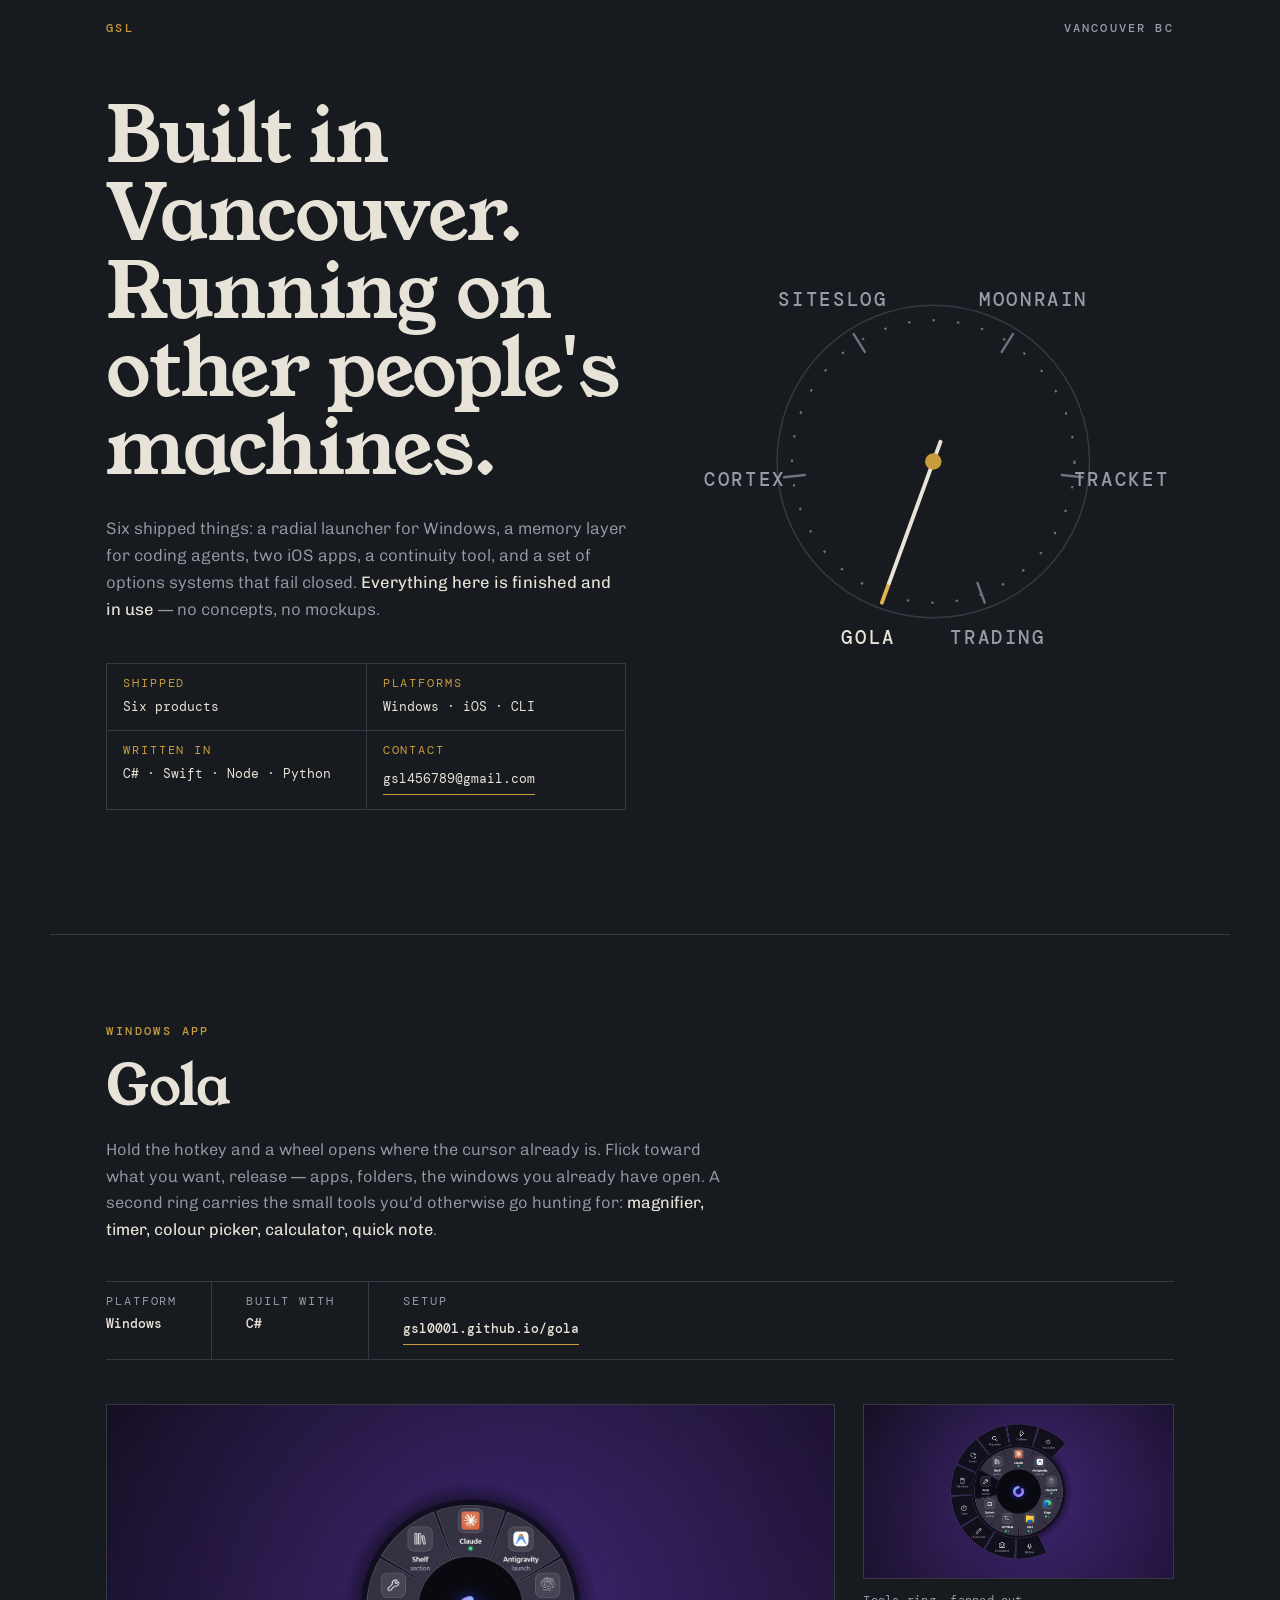
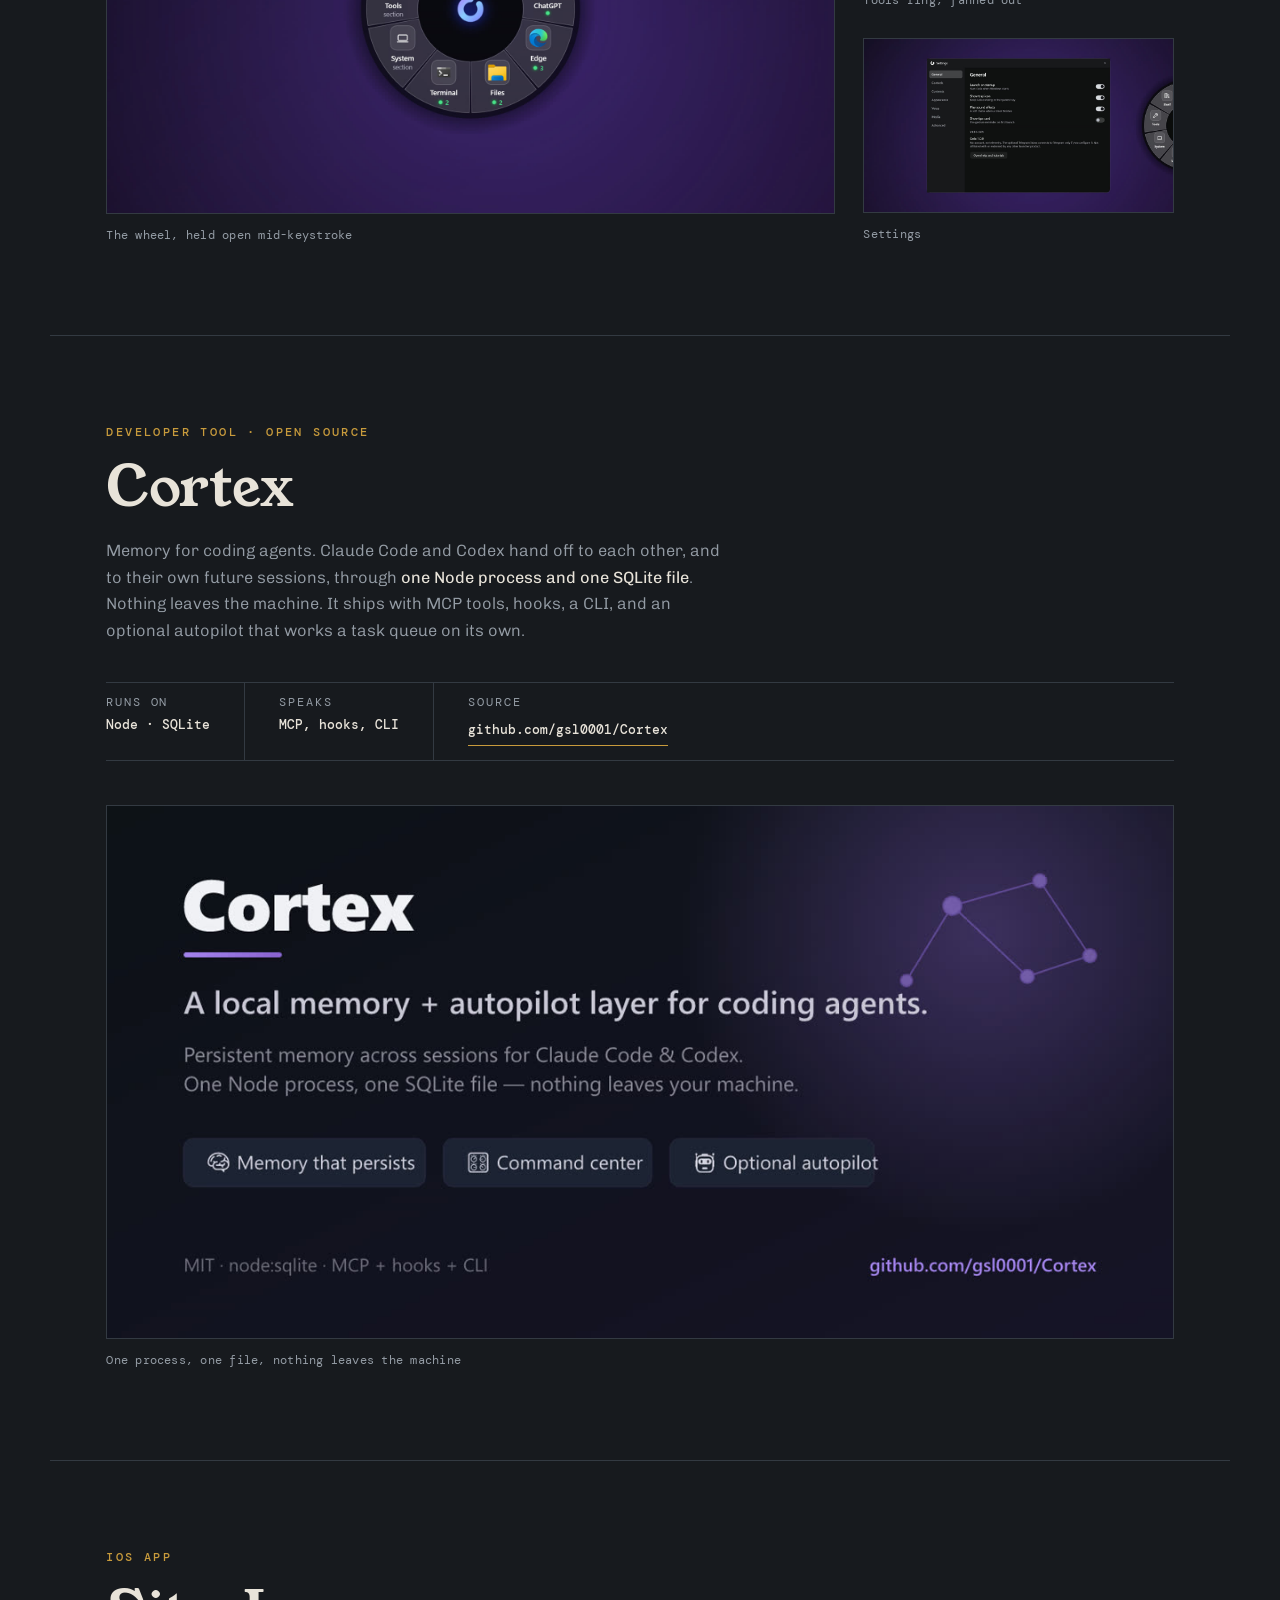
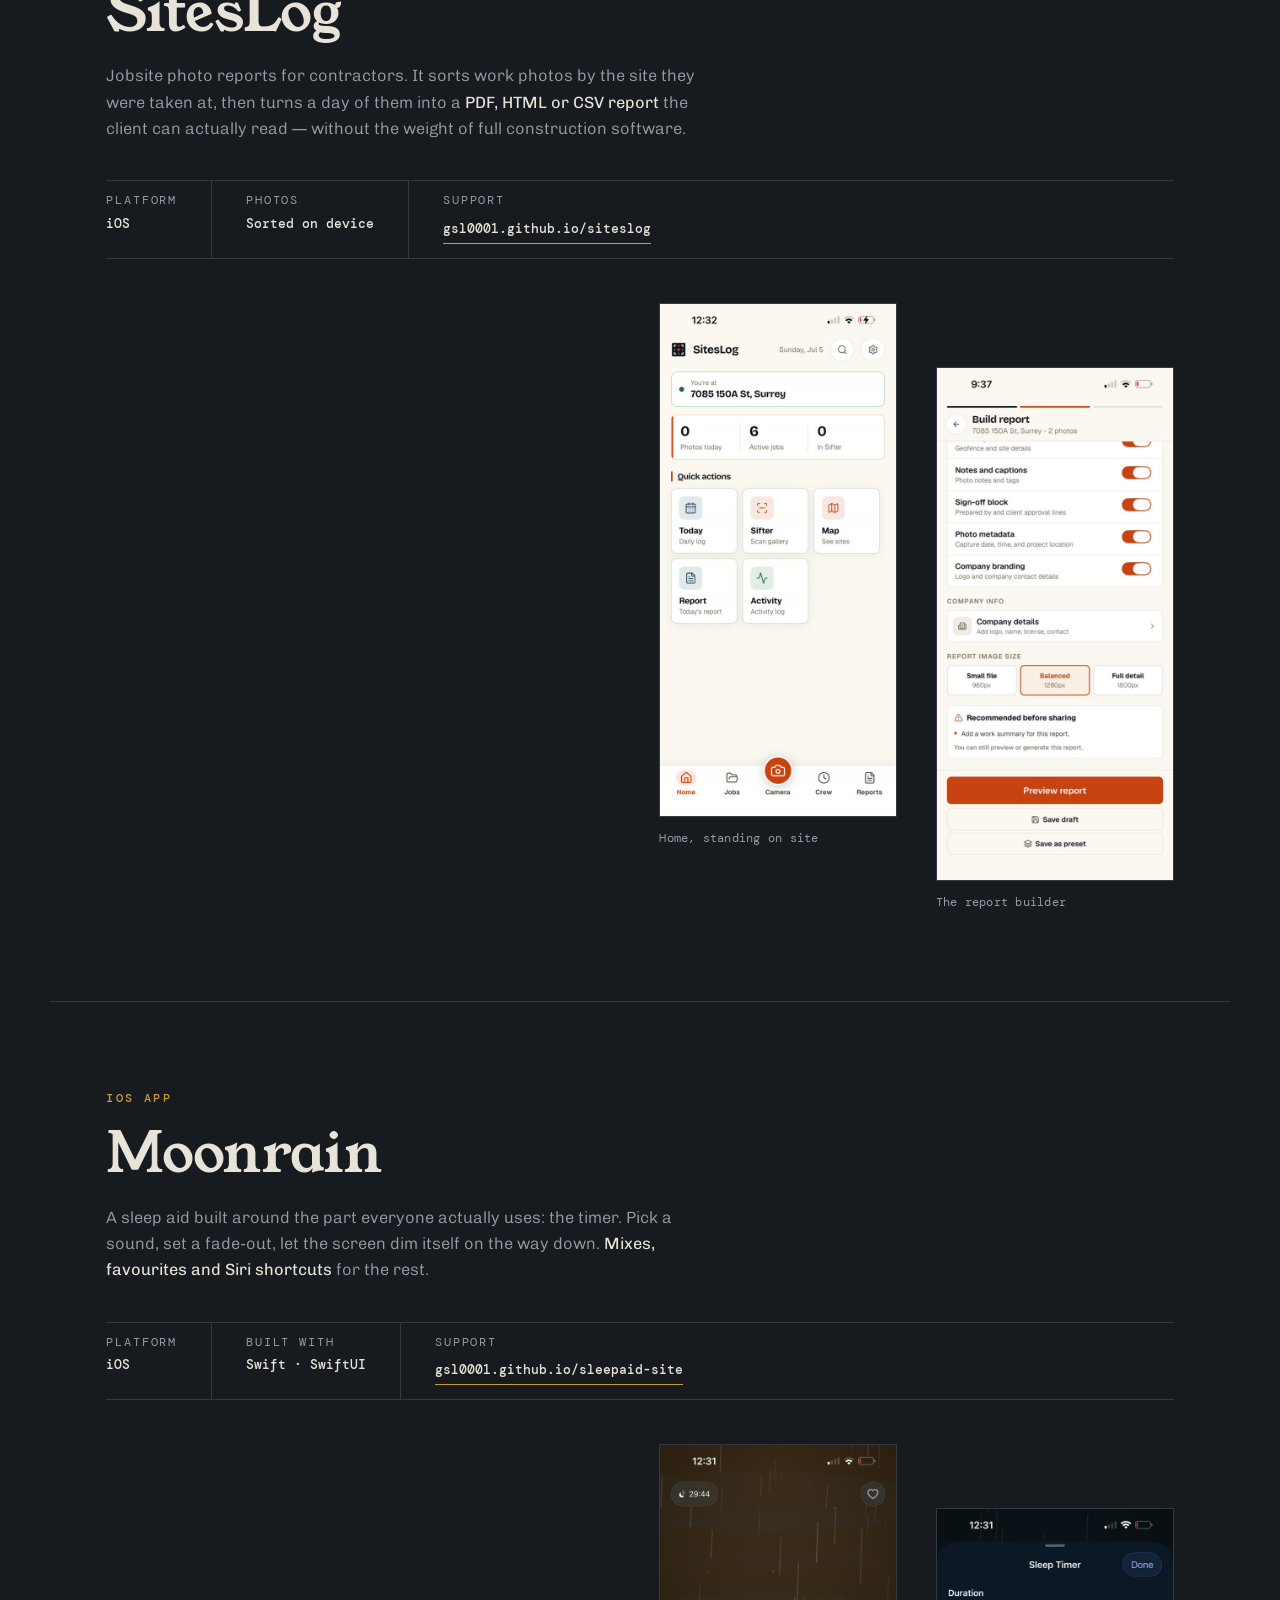
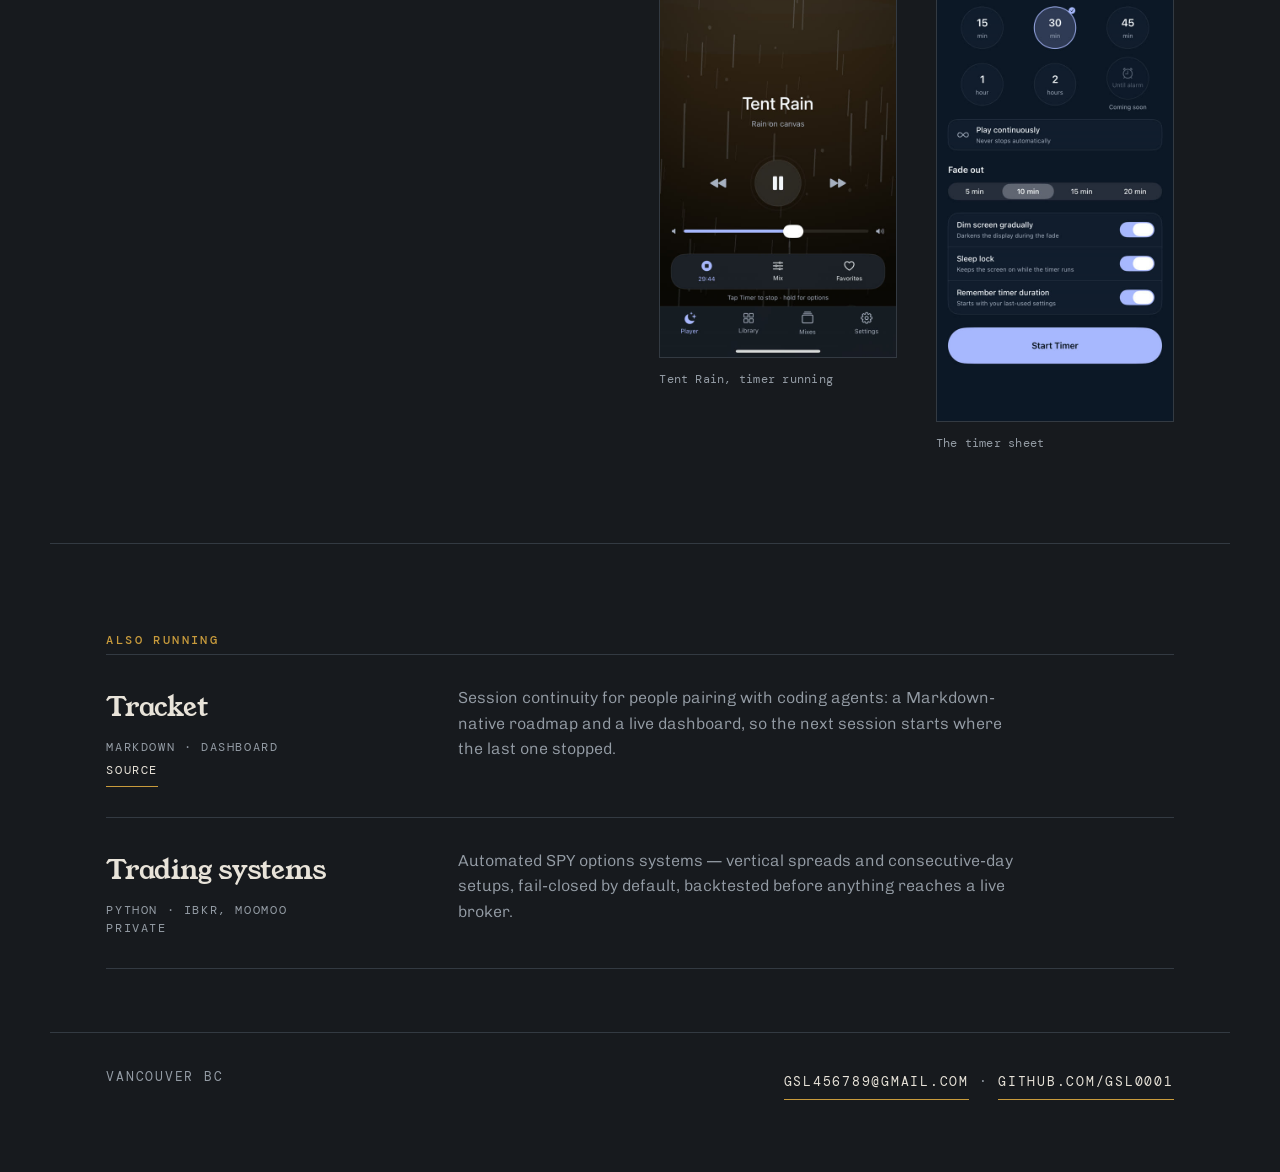
==== commit 4ea3ad81: "Restore footer padding, calm caption tracking Two defects the detector found once it could actually " ====
--- a/index.html
+++ b/index.html
@@ -136,7 +136,7 @@
 figure{margin:0}
 .plate{border:1px solid var(--etch);background:var(--plate);overflow:hidden}
 .plate img{width:100%}
-figcaption{margin-top:12px;font:400 12px/1.55 var(--mono);letter-spacing:.1em;
+figcaption{margin-top:12px;font:400 12px/1.55 var(--mono);letter-spacing:.02em;
            color:var(--ash)}
 
 /* ── also running ─────────────────────────────────────────────── */
@@ -155,7 +155,7 @@
          display:inline-block;padding:5px 0}
 .entry a:hover{color:var(--lit);border-color:var(--lit)}
 
-footer{border-top:1px solid var(--etch);padding-block:34px 72px;display:flex;
+footer.wrap{border-top:1px solid var(--etch);padding-block:34px 72px;display:flex;
        flex-wrap:wrap;justify-content:space-between;gap:14px;
        font:400 12.5px/1.7 var(--mono);letter-spacing:.14em;text-transform:uppercase;
        color:var(--ash)}
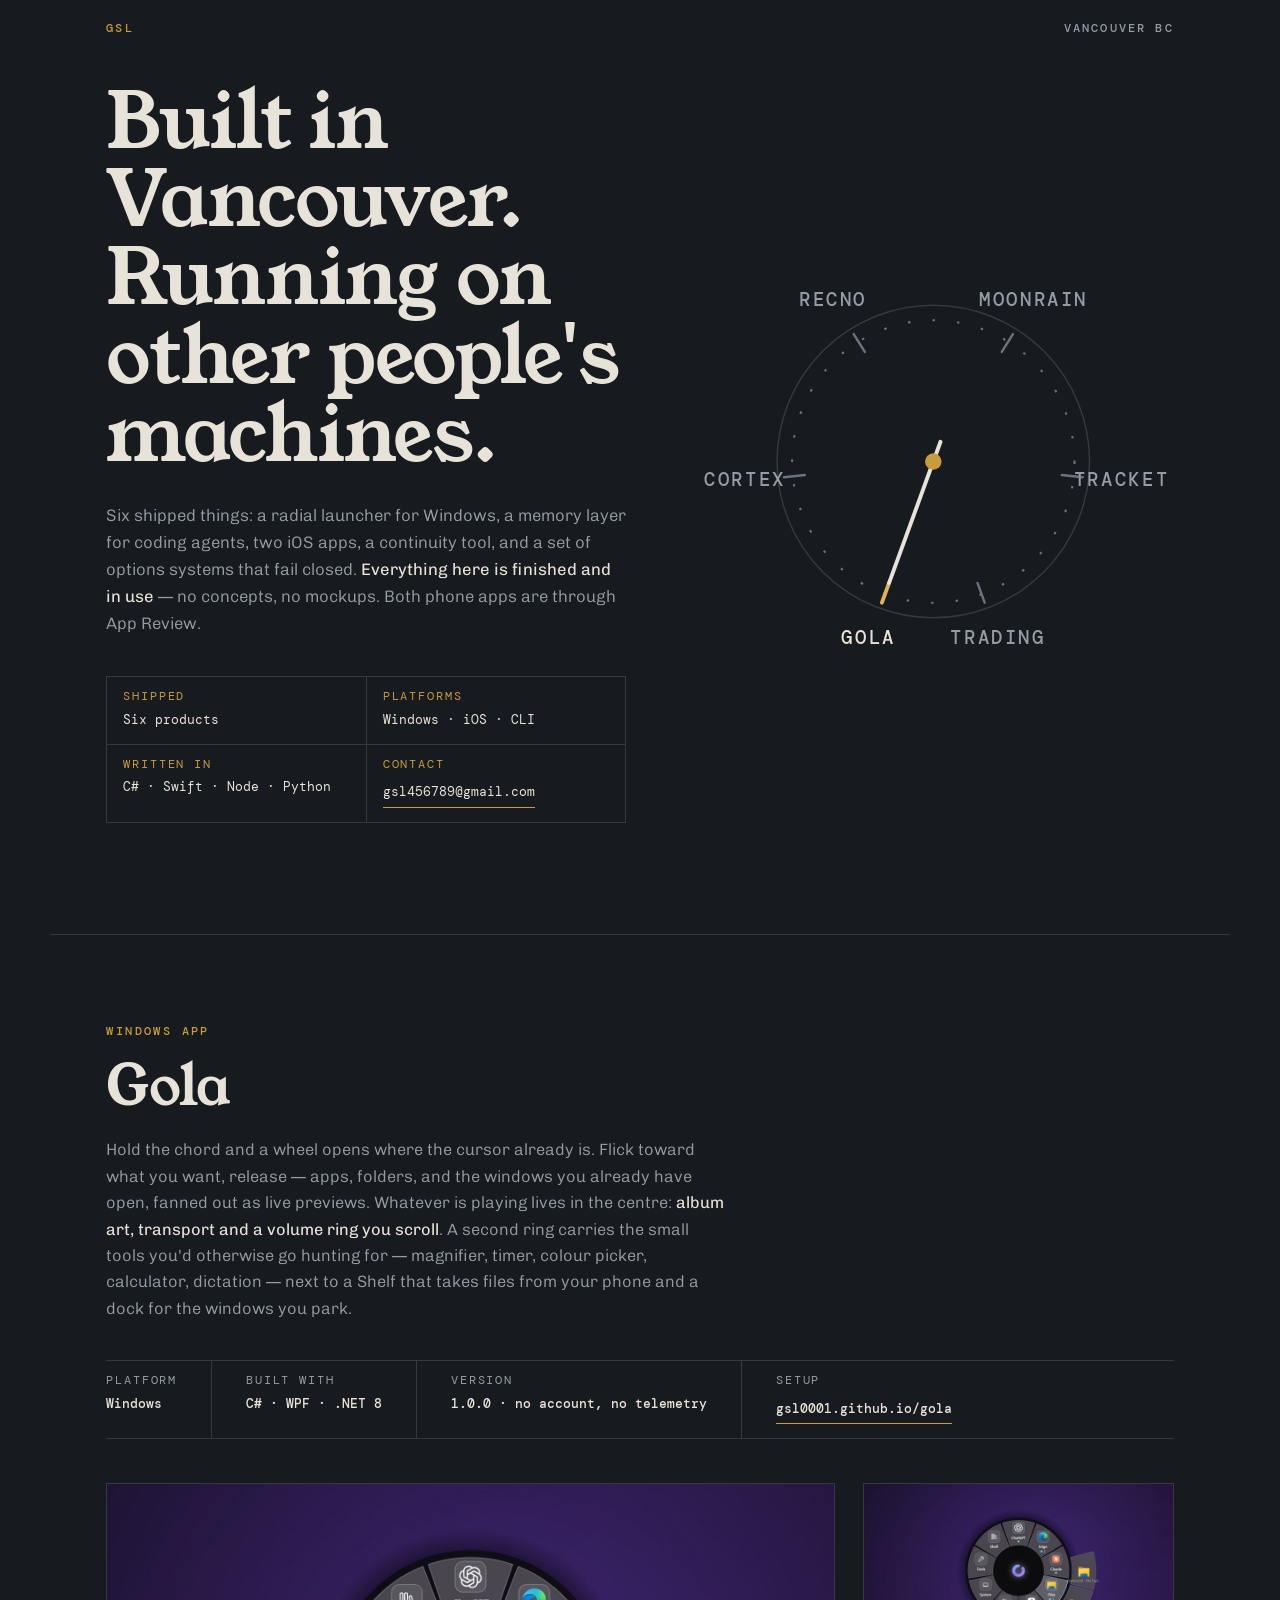
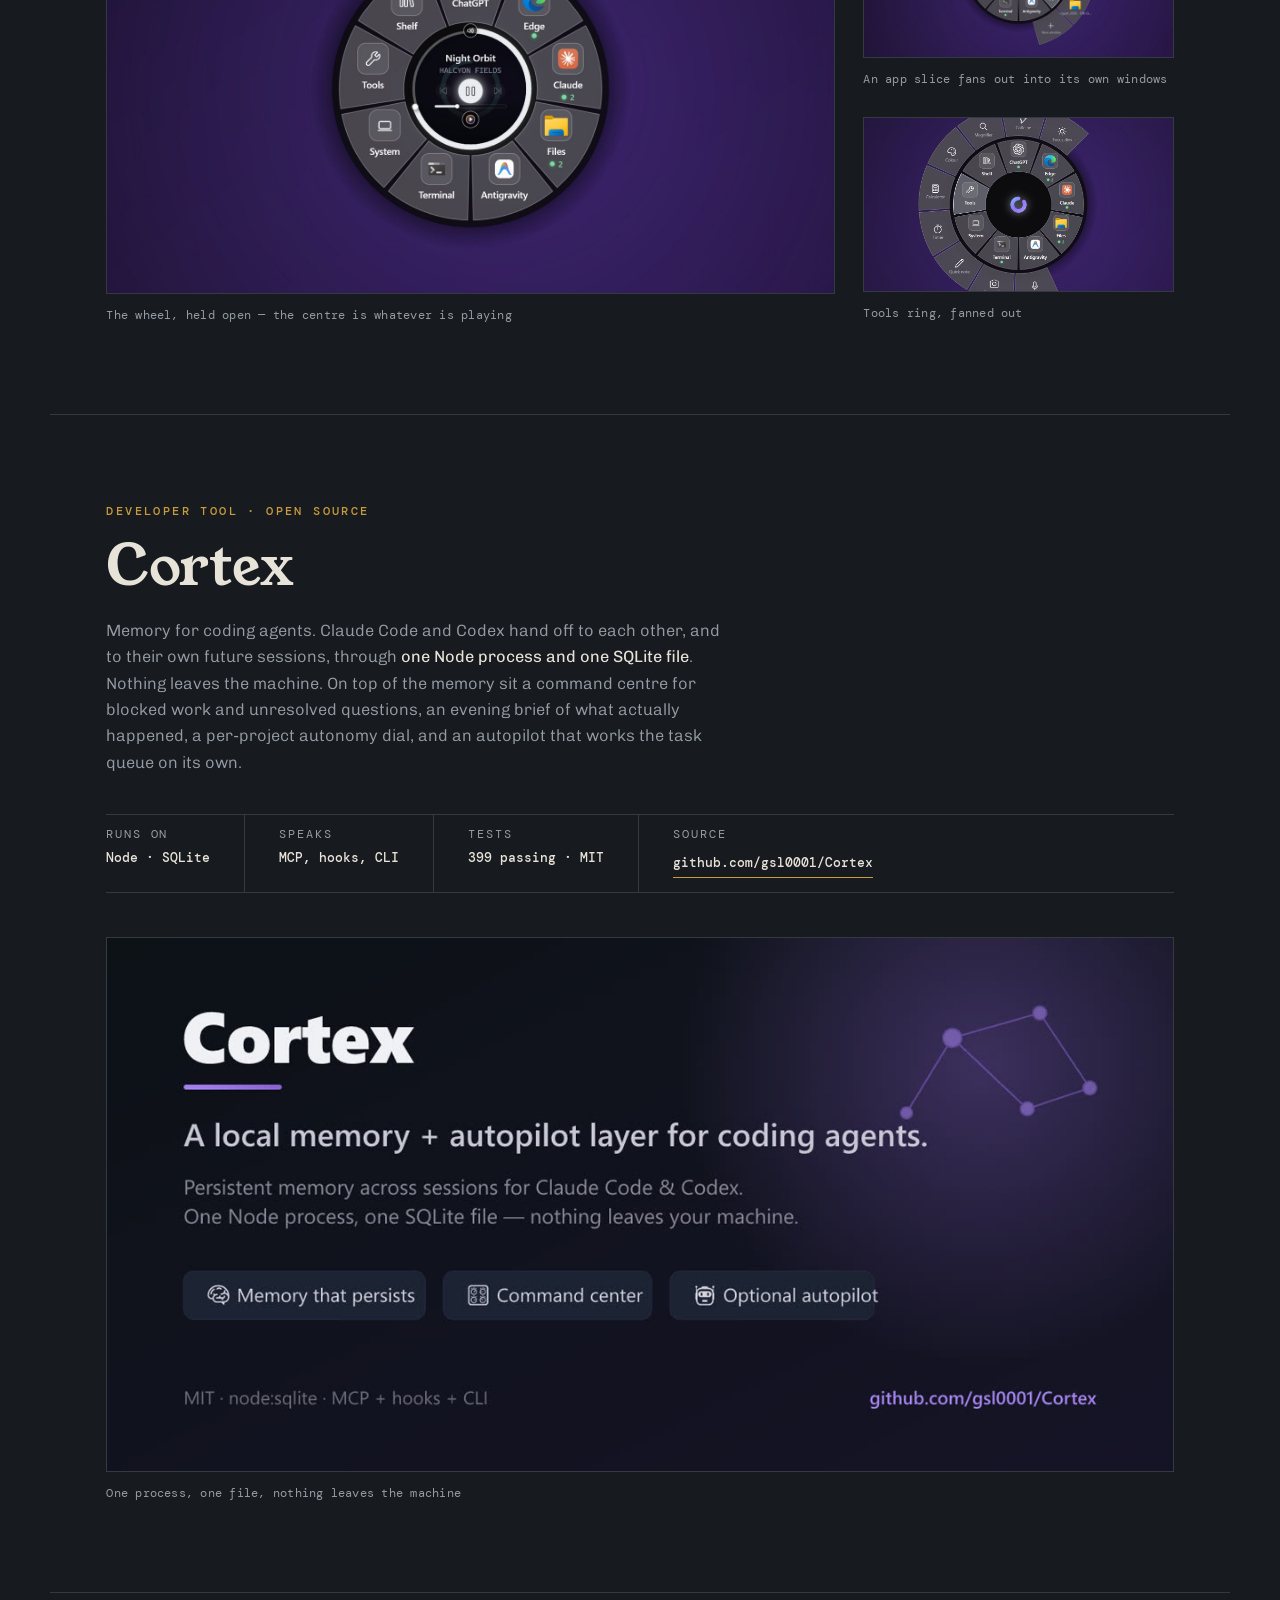
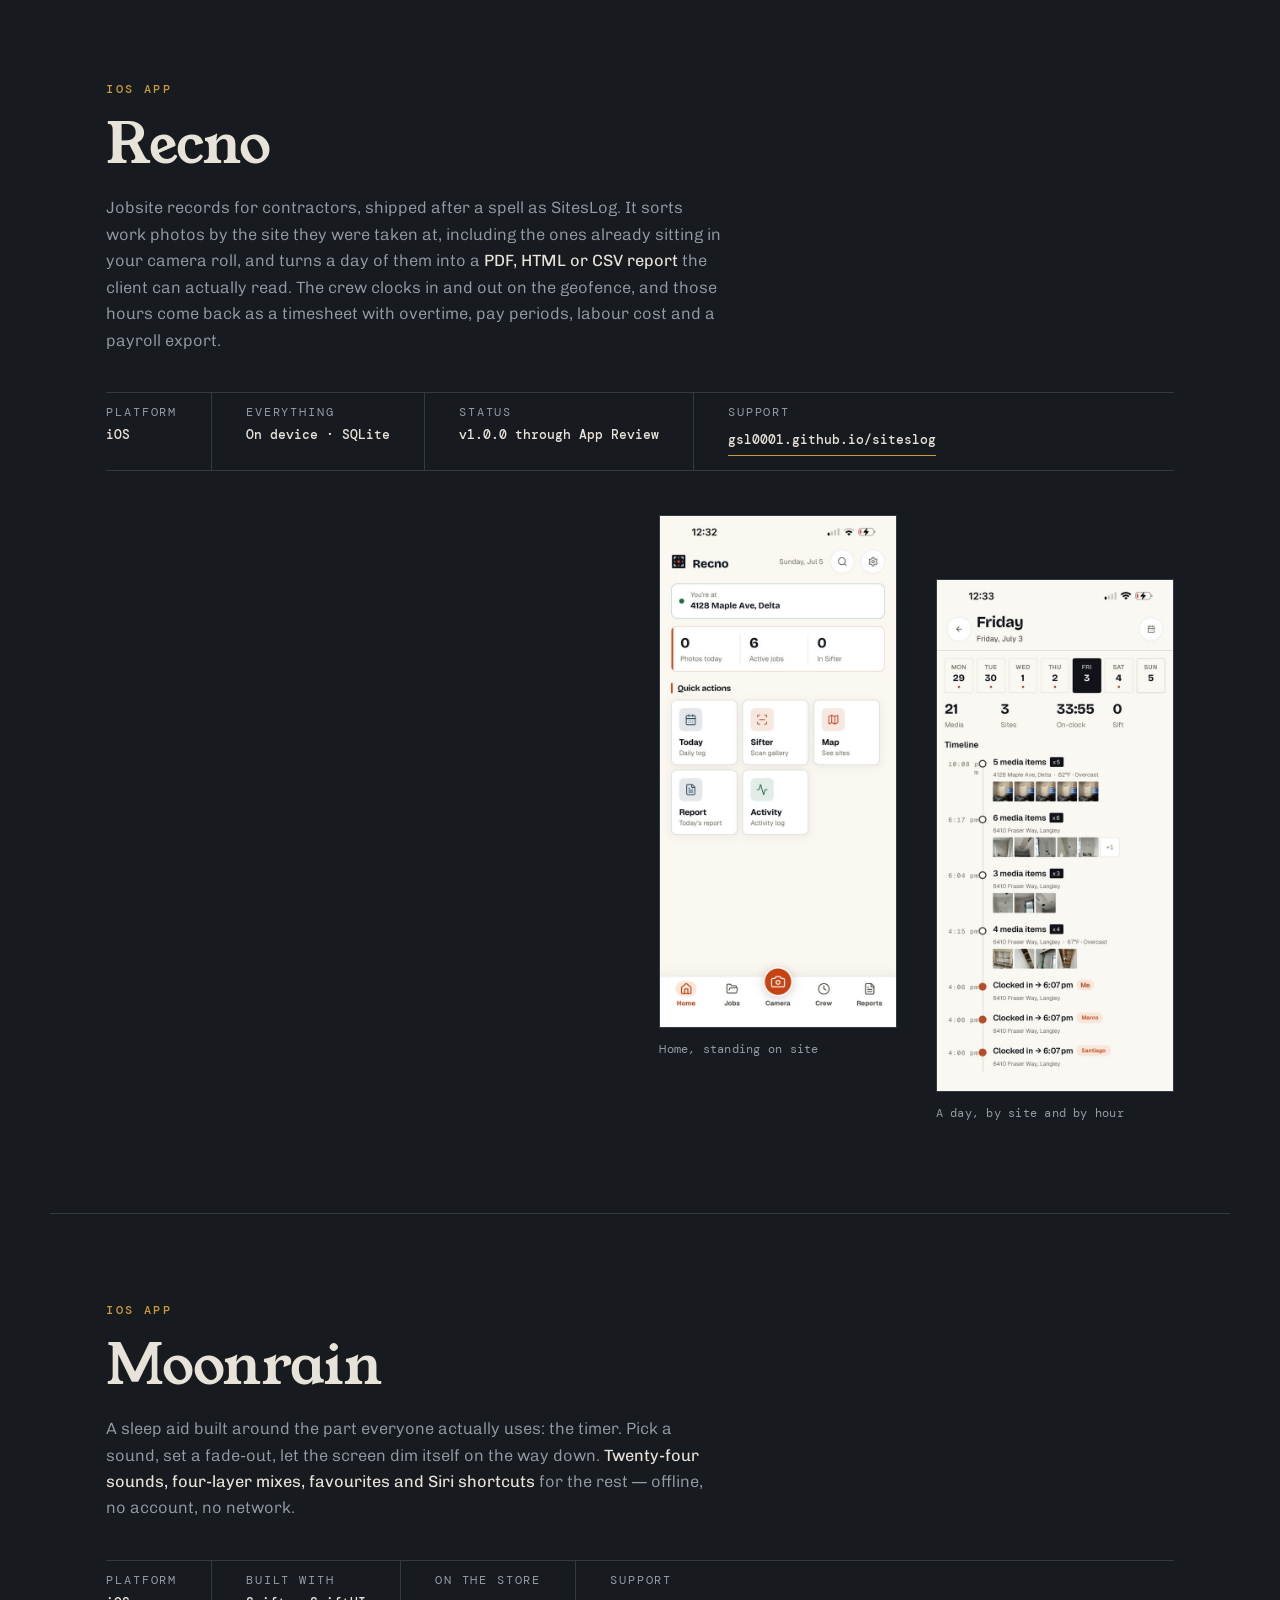
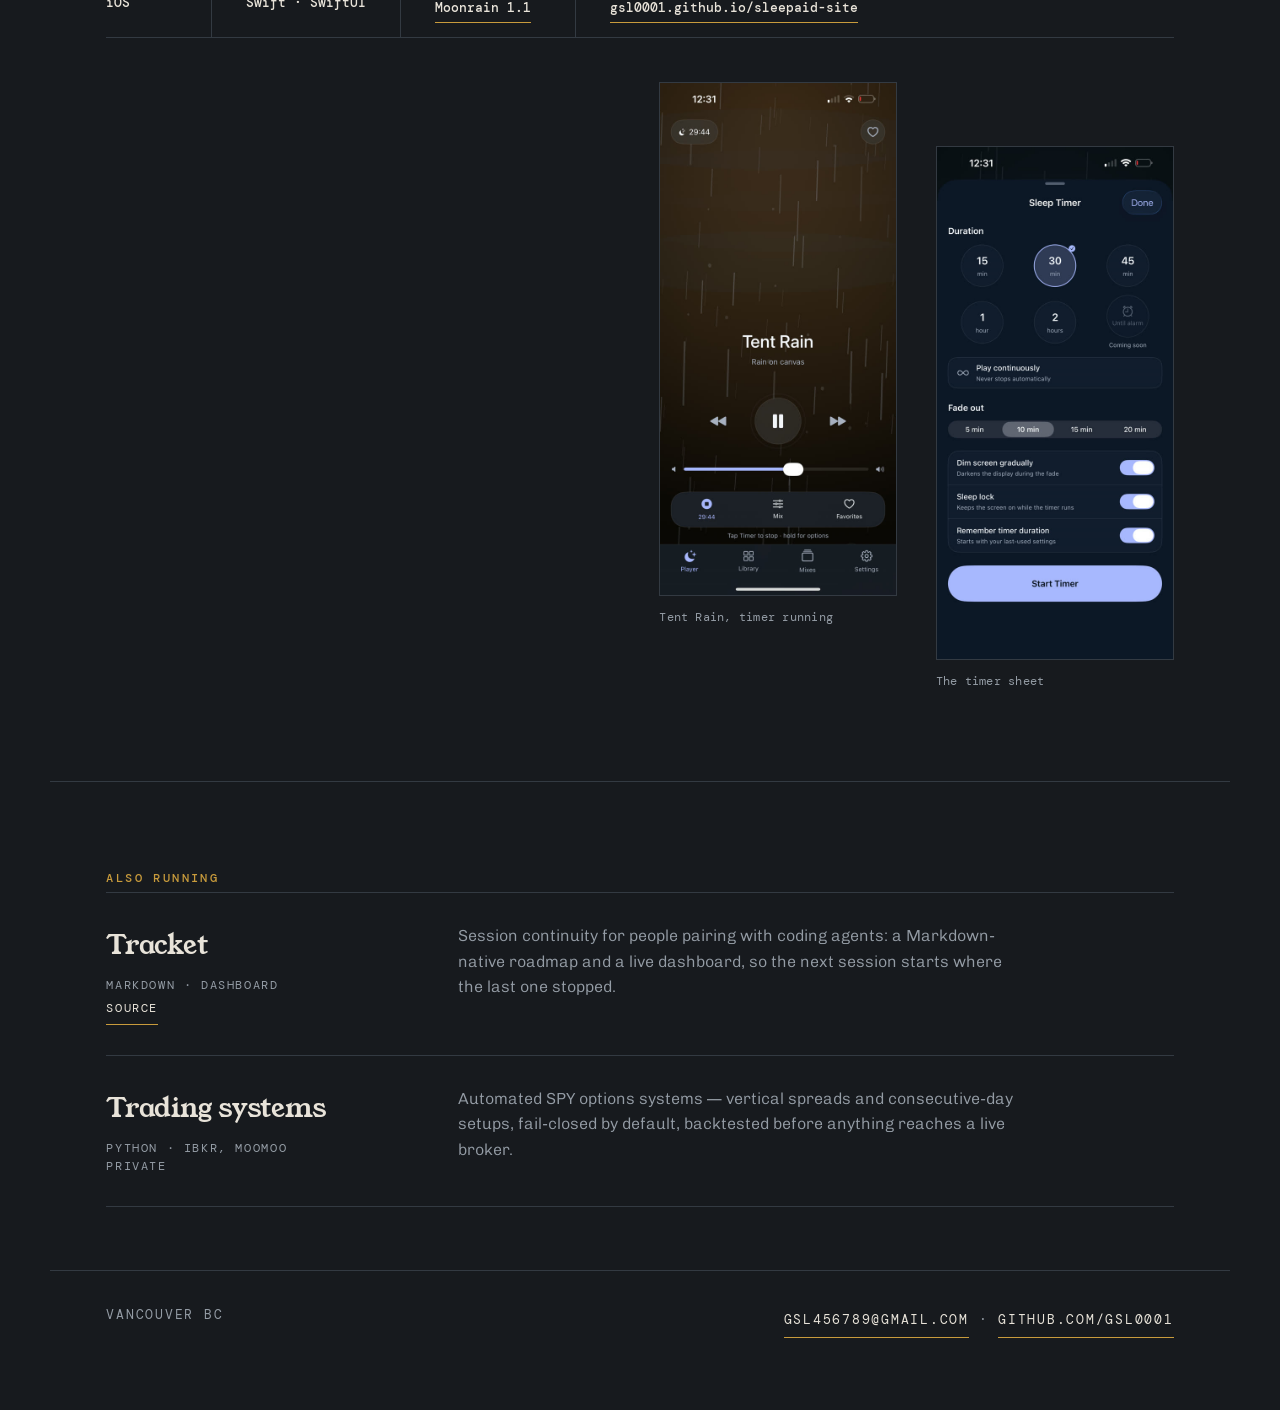
==== commit 10927fd3: "Bring the page up to what shipped: Recno, Gola's media core, Moonrain 1.1 SitesLog ships as Recno — " ====
--- a/index.html
+++ b/index.html
@@ -4,7 +4,7 @@
 <meta charset="utf-8">
 <meta name="viewport" content="width=device-width, initial-scale=1">
 <title>Gurwinder Singh — shipped work</title>
-<meta name="description" content="Gurwinder Singh, Vancouver BC. Gola, Cortex, SitesLog, Moonrain, Tracket — shipped Windows and iOS apps and tooling for coding agents.">
+<meta name="description" content="Gurwinder Singh, Vancouver BC. Gola, Cortex, Recno, Moonrain, Tracket — shipped Windows and iOS apps and tooling for coding agents.">
 <meta property="og:title" content="Gurwinder Singh — shipped work">
 <meta property="og:description" content="Built in Vancouver. Running on other people's machines.">
 <meta property="og:image" content="https://gsl0001.github.io/img/hero-gola.jpg">
@@ -200,7 +200,8 @@
       <h1>Built in Vancouver. Running on other people's machines.</h1>
       <p class="lede">Six shipped things: a radial launcher for Windows, a memory layer for
         coding agents, two iOS apps, a continuity tool, and a set of options systems that
-        fail closed. <b>Everything here is finished and in use</b> — no concepts, no mockups.</p>
+        fail closed. <b>Everything here is finished and in use</b> — no concepts, no mockups.
+        Both phone apps are through App Review.</p>
 
       <dl class="standing">
         <div><dt>Shipped</dt><dd>Six products</dd></div>
@@ -219,37 +220,40 @@
   <section class="work wrap" id="gola" data-product="Gola">
     <p class="role">Windows app</p>
     <h2>Gola</h2>
-    <p class="say">Hold the hotkey and a wheel opens where the cursor already is. Flick toward
-      what you want, release — apps, folders, the windows you already have open. A second
-      ring carries the small tools you'd otherwise go hunting for: <b>magnifier, timer,
-      colour picker, calculator, quick note</b>.</p>
+    <p class="say">Hold the chord and a wheel opens where the cursor already is. Flick toward
+      what you want, release — apps, folders, and the windows you already have open, fanned out
+      as live previews. Whatever is playing lives in the centre: <b>album art, transport and a
+      volume ring you scroll</b>. A second ring carries the small tools you'd otherwise go
+      hunting for — magnifier, timer, colour picker, calculator, dictation — next to a Shelf
+      that takes files from your phone and a dock for the windows you park.</p>
     <dl class="facts">
       <div><dt>Platform</dt><dd>Windows</dd></div>
-      <div><dt>Built with</dt><dd>C#</dd></div>
+      <div><dt>Built with</dt><dd>C# · WPF · .NET 8</dd></div>
+      <div><dt>Version</dt><dd>1.0.0 · no account, no telemetry</dd></div>
       <div><dt>Setup</dt><dd><a href="https://gsl0001.github.io/gola/">gsl0001.github.io/gola</a></dd></div>
     </dl>
     <div class="shots wide">
       <figure>
         <div class="plate">
-          <img src="img/hero-gola.jpg" width="1800" height="1012" loading="lazy" decoding="async"
-            alt="Gola's radial wheel open over a desktop, with Claude, ChatGPT, Edge, Files and Terminal on its ring">
+          <img src="img/hero-gola.jpg" width="1600" height="900" loading="lazy" decoding="async"
+            alt="Gola's wheel held open: a track playing in the centre hub with album art, transport and a volume ring, apps around it">
         </div>
-        <figcaption>The wheel, held open mid-keystroke</figcaption>
+        <figcaption>The wheel, held open — the centre is whatever is playing</figcaption>
       </figure>
       <div class="stack">
         <figure>
           <div class="plate">
-            <img src="img/gola-tools.jpg" width="1200" height="676" loading="lazy" decoding="async"
-              alt="Gola's outer Tools ring fanned out with magnifier, calculator, timer, quick note, screenshot and dictate">
+            <img src="img/gola-fan.jpg" width="1400" height="788" loading="lazy" decoding="async"
+              alt="Gola's Files slice fanned out into its two open Explorer windows plus a New window action">
           </div>
-          <figcaption>Tools ring, fanned out</figcaption>
+          <figcaption>An app slice fans out into its own windows</figcaption>
         </figure>
         <figure>
           <div class="plate">
-            <img src="img/gola-settings.jpg" width="1000" height="562" loading="lazy" decoding="async"
-              alt="Gola's settings window">
+            <img src="img/gola-tools.jpg" width="1200" height="675" loading="lazy" decoding="async"
+              alt="Gola's outer Tools ring fanned out: magnifier, colour, calculator, timer, quick note, screenshot, dictate, caffeine, focus dim">
           </div>
-          <figcaption>Settings</figcaption>
+          <figcaption>Tools ring, fanned out</figcaption>
         </figure>
       </div>
     </div>
@@ -260,11 +264,13 @@
     <h2>Cortex</h2>
     <p class="say">Memory for coding agents. Claude Code and Codex hand off to each other, and
       to their own future sessions, through <b>one Node process and one SQLite file</b>.
-      Nothing leaves the machine. It ships with MCP tools, hooks, a CLI, and an optional
-      autopilot that works a task queue on its own.</p>
+      Nothing leaves the machine. On top of the memory sit a command centre for blocked work and
+      unresolved questions, an evening brief of what actually happened, a per-project autonomy
+      dial, and an autopilot that works the task queue on its own.</p>
     <dl class="facts">
       <div><dt>Runs on</dt><dd>Node · SQLite</dd></div>
       <div><dt>Speaks</dt><dd>MCP, hooks, CLI</dd></div>
+      <div><dt>Tests</dt><dd>399 passing · MIT</dd></div>
       <div><dt>Source</dt><dd><a href="https://github.com/gsl0001/Cortex">github.com/gsl0001/Cortex</a></dd></div>
     </dl>
     <div class="shots">
@@ -278,31 +284,34 @@
     </div>
   </section>
 
-  <section class="work wrap" id="siteslog" data-product="SitesLog">
+  <section class="work wrap" id="recno" data-product="Recno">
     <p class="role">iOS app</p>
-    <h2>SitesLog</h2>
-    <p class="say">Jobsite photo reports for contractors. It sorts work photos by the site they
-      were taken at, then turns a day of them into a <b>PDF, HTML or CSV report</b> the client
-      can actually read — without the weight of full construction software.</p>
+    <h2>Recno</h2>
+    <p class="say">Jobsite records for contractors, shipped after a spell as SitesLog. It sorts work photos by
+      the site they were taken at, including the ones already sitting in your camera roll, and
+      turns a day of them into a <b>PDF, HTML or CSV report</b> the client can actually read.
+      The crew clocks in and out on the geofence, and those hours come back as a timesheet with
+      overtime, pay periods, labour cost and a payroll export.</p>
     <dl class="facts">
       <div><dt>Platform</dt><dd>iOS</dd></div>
-      <div><dt>Photos</dt><dd>Sorted on device</dd></div>
+      <div><dt>Everything</dt><dd>On device · SQLite</dd></div>
+      <div><dt>Status</dt><dd>v1.0.0 through App Review</dd></div>
       <div><dt>Support</dt><dd><a href="https://gsl0001.github.io/siteslog/">gsl0001.github.io/siteslog</a></dd></div>
     </dl>
     <div class="shots phones">
       <figure>
         <div class="plate">
-          <img src="img/siteslog-home.jpg" width="560" height="1214" loading="lazy" decoding="async"
-            alt="SitesLog home screen showing the current jobsite address, counters and quick actions">
+          <img src="img/recno-home.jpg" width="560" height="1214" loading="lazy" decoding="async"
+            alt="Recno home screen showing the jobsite you are standing on, photo and job counters, and quick actions">
         </div>
         <figcaption>Home, standing on site</figcaption>
       </figure>
       <figure>
         <div class="plate">
-          <img src="img/siteslog-report.jpg" width="560" height="1214" loading="lazy" decoding="async"
-            alt="SitesLog report builder screen">
+          <img src="img/recno-day.jpg" width="560" height="1214" loading="lazy" decoding="async"
+            alt="Recno daily log: a timeline of the day's photos by site, with crew clock-ins and hours on the clock">
         </div>
-        <figcaption>The report builder</figcaption>
+        <figcaption>A day, by site and by hour</figcaption>
       </figure>
     </div>
   </section>
@@ -311,11 +320,13 @@
     <p class="role">iOS app</p>
     <h2>Moonrain</h2>
     <p class="say">A sleep aid built around the part everyone actually uses: the timer. Pick a
-      sound, set a fade-out, let the screen dim itself on the way down.
-      <b>Mixes, favourites and Siri shortcuts</b> for the rest.</p>
+      sound, set a fade-out, let the screen dim itself on the way down. <b>Twenty-four sounds,
+      four-layer mixes, favourites and Siri shortcuts</b> for the rest — offline, no account,
+      no network.</p>
     <dl class="facts">
       <div><dt>Platform</dt><dd>iOS</dd></div>
       <div><dt>Built with</dt><dd>Swift · SwiftUI</dd></div>
+      <div><dt>On the store</dt><dd><a href="https://apps.apple.com/us/app/moonrain-sleep-sounds/id6789770084">Moonrain 1.1</a></dd></div>
       <div><dt>Support</dt><dd><a href="https://gsl0001.github.io/sleepaid-site/">gsl0001.github.io/sleepaid-site</a></dd></div>
     </dl>
     <div class="shots phones">
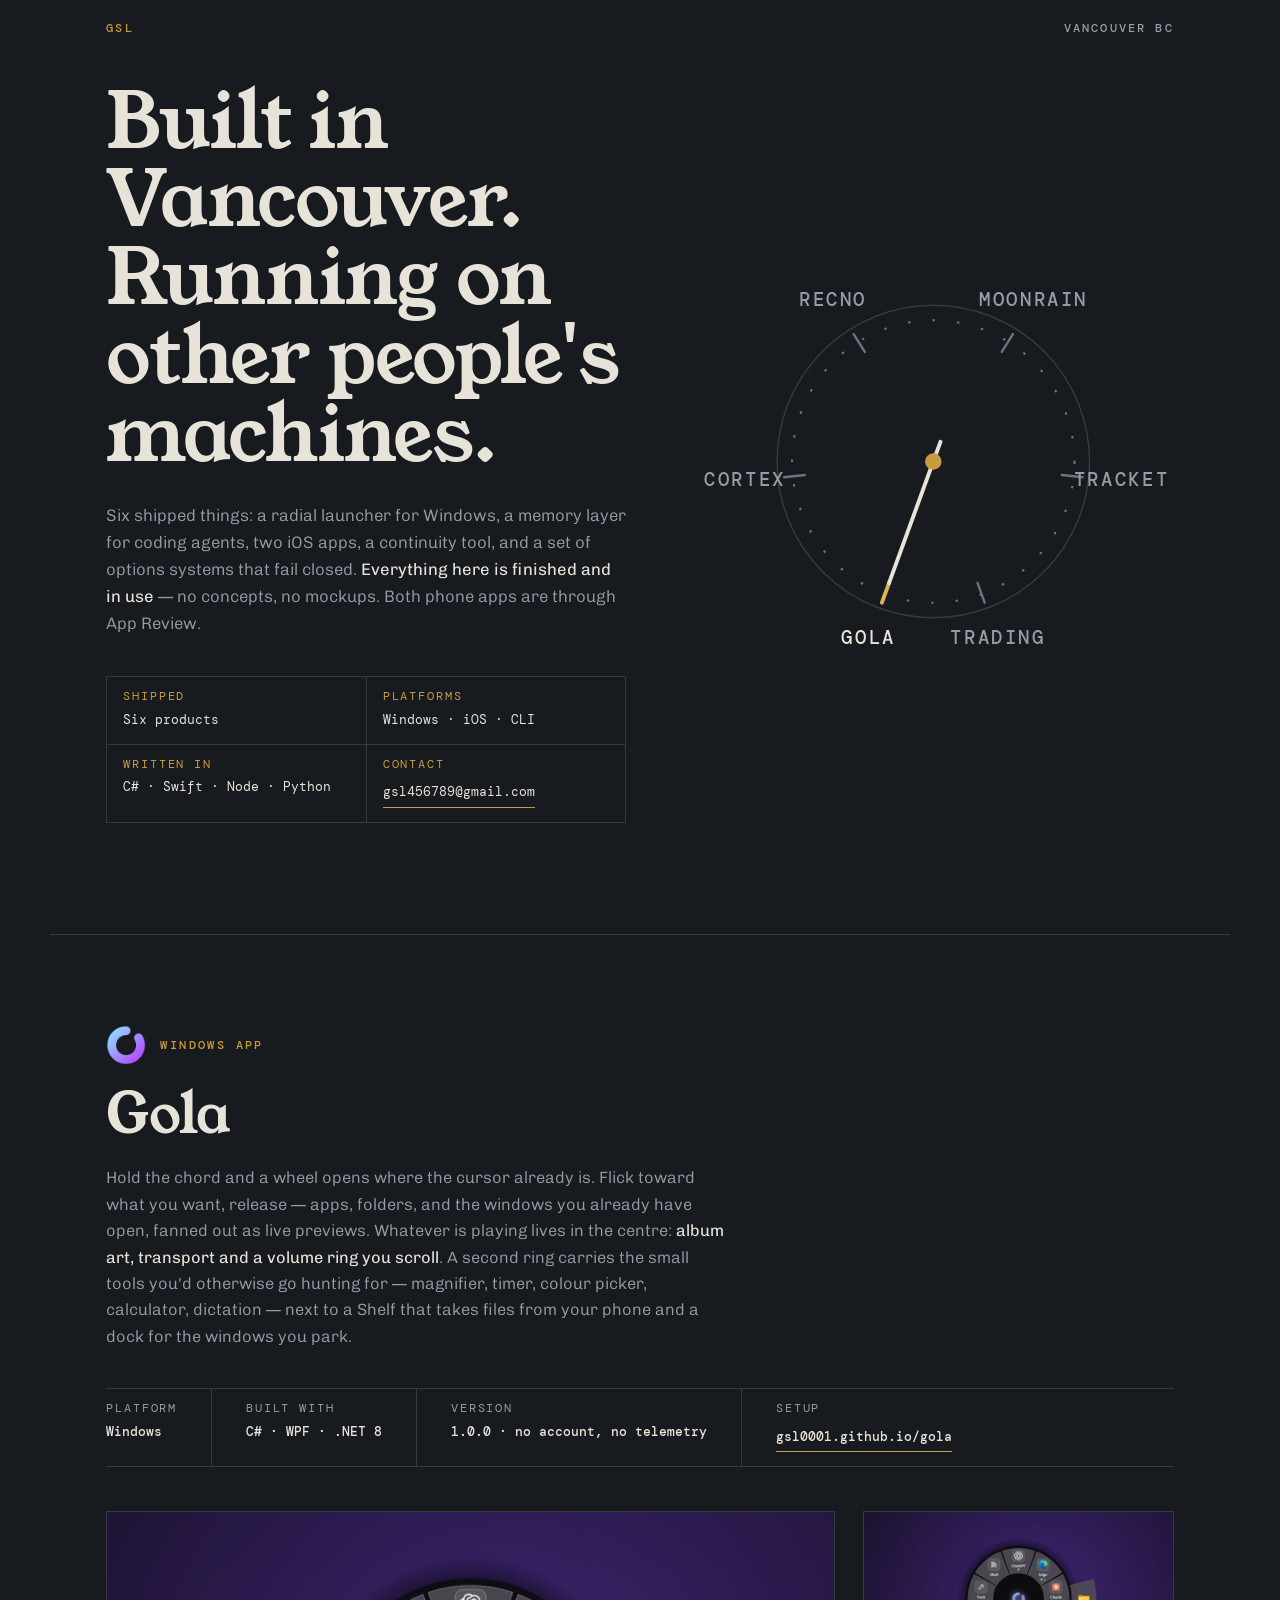
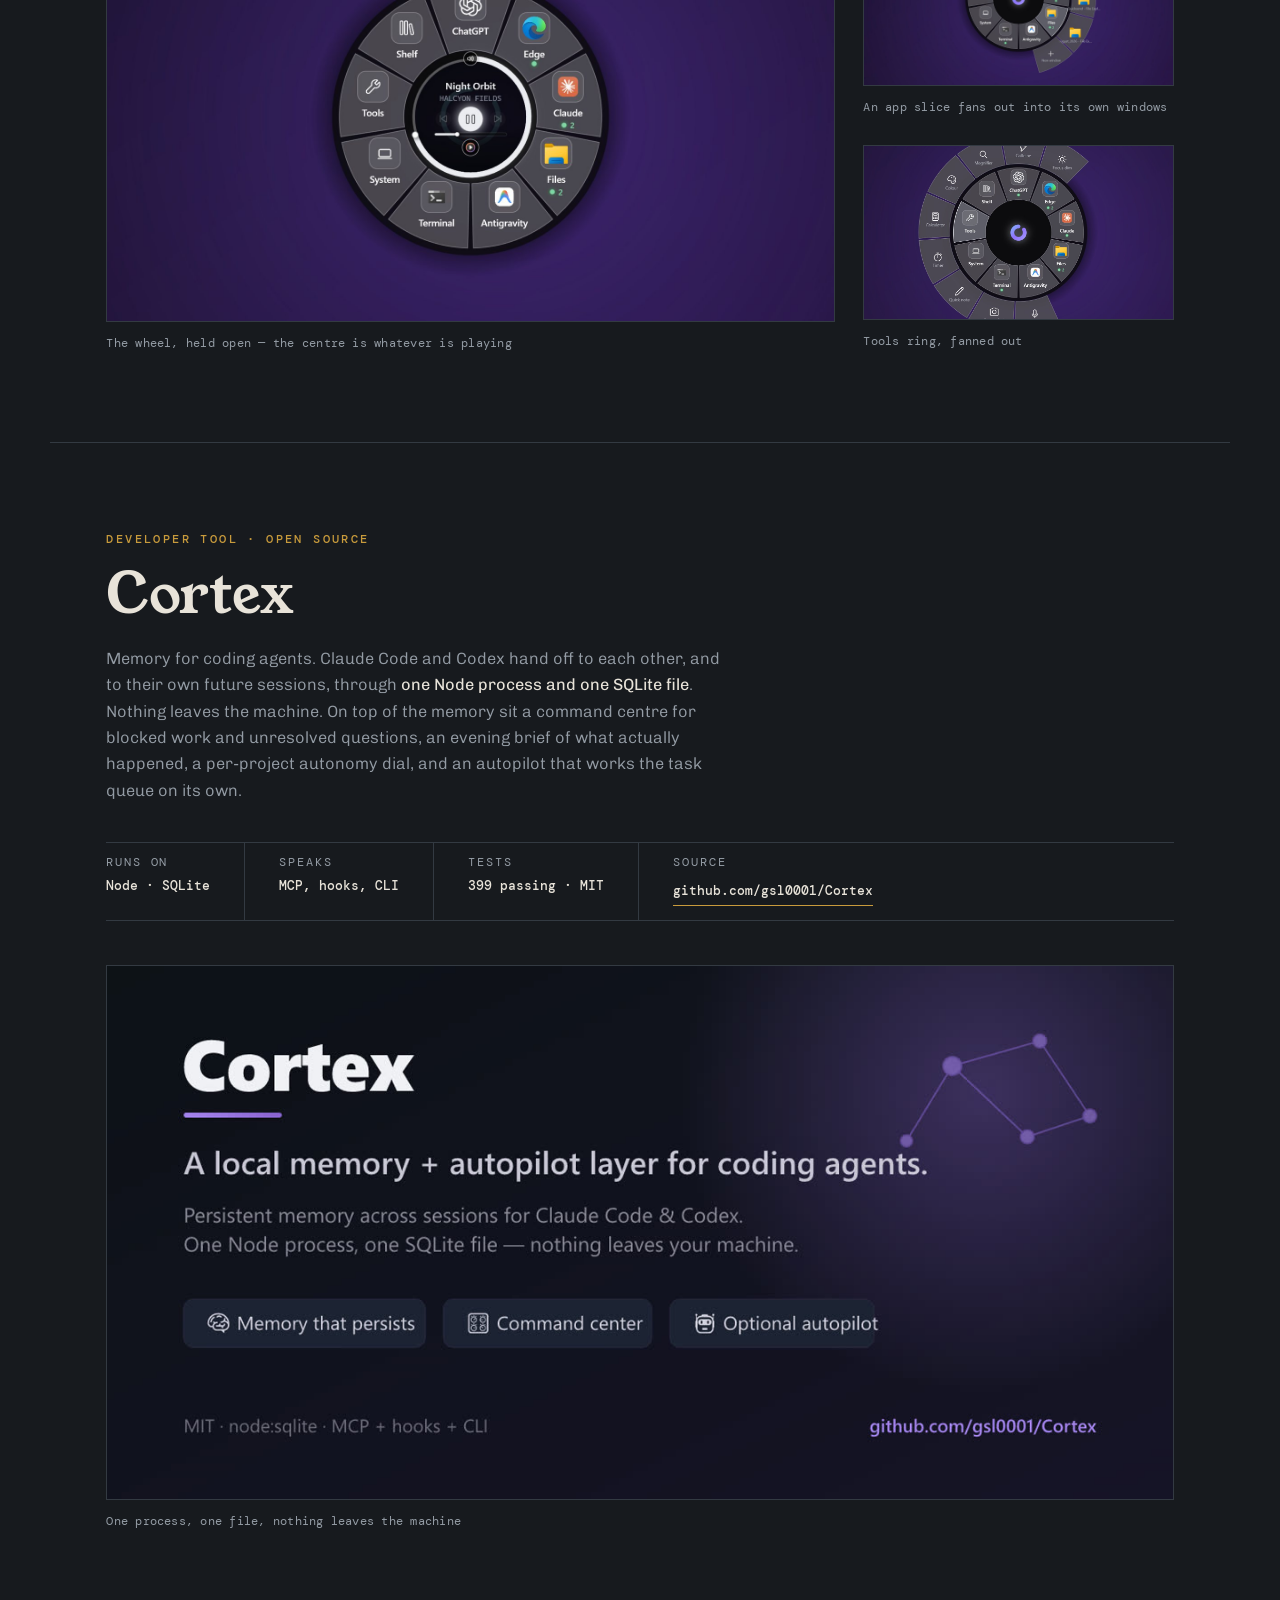
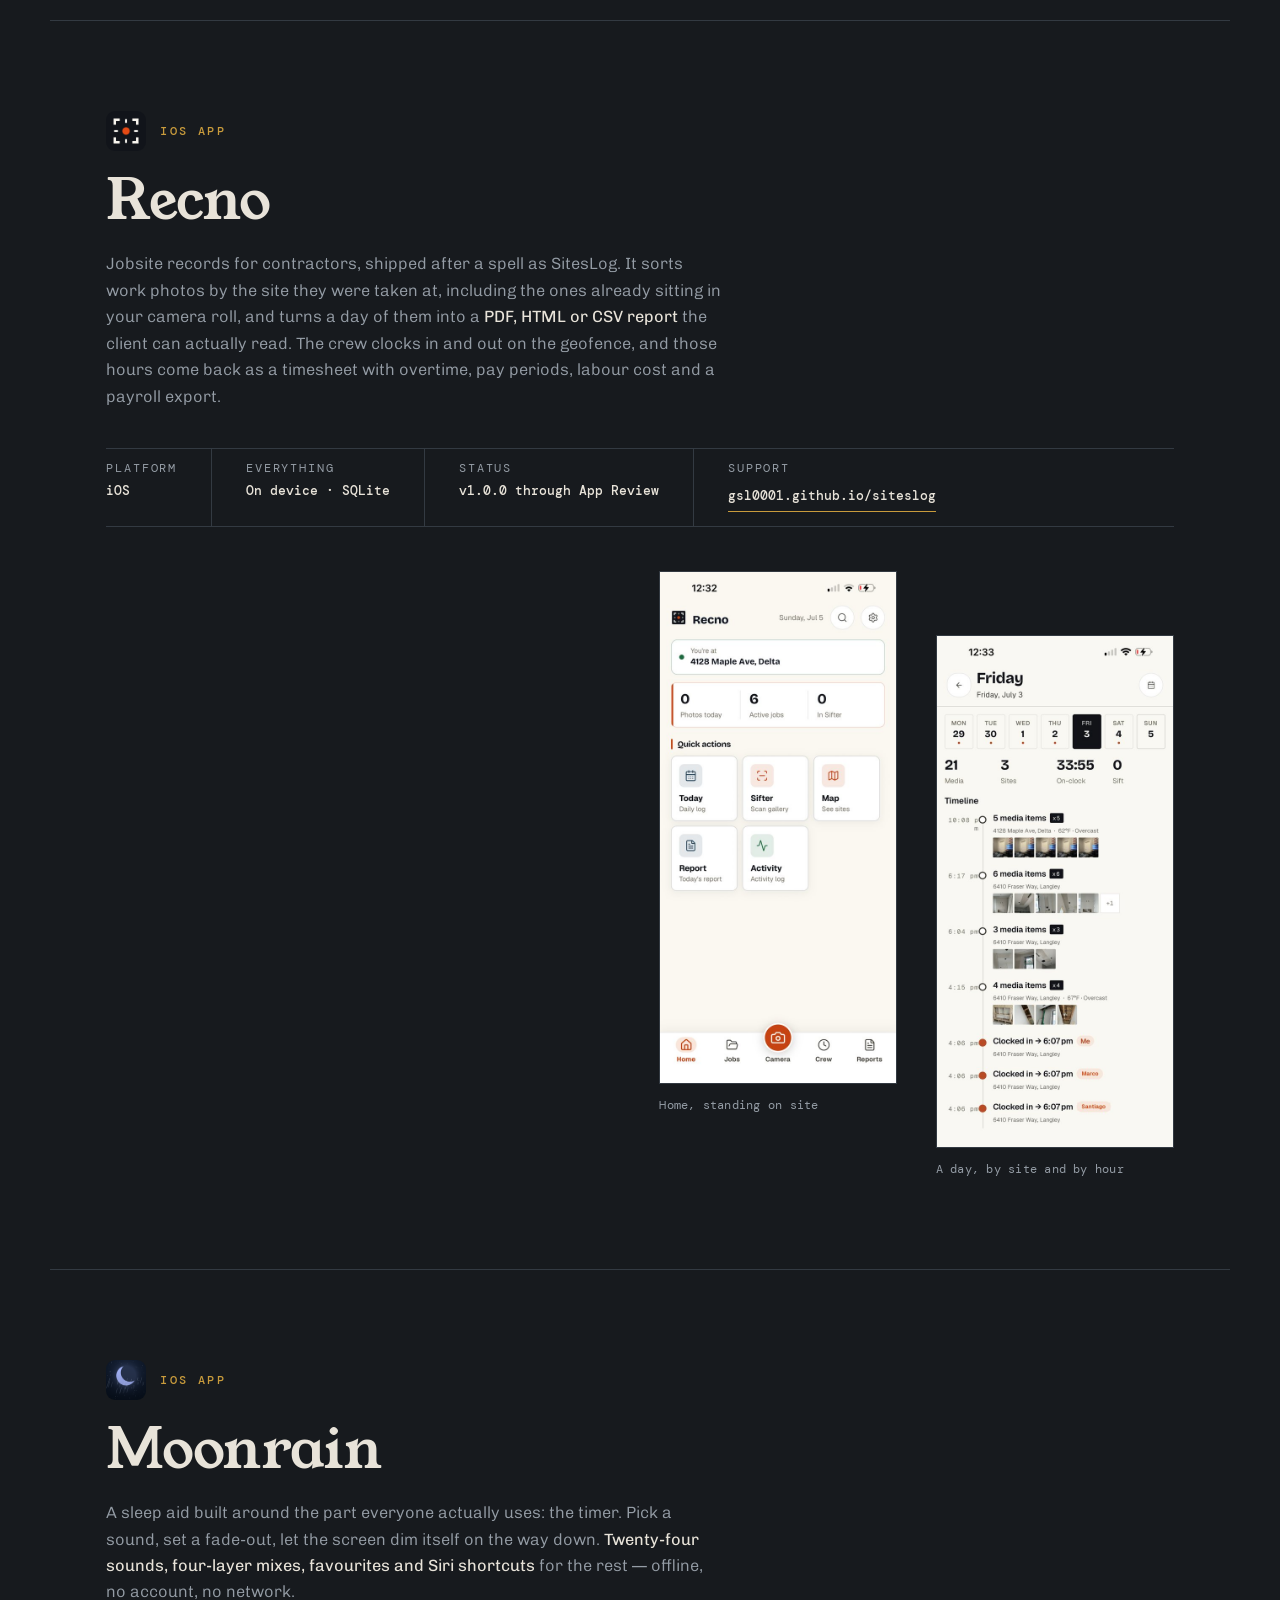
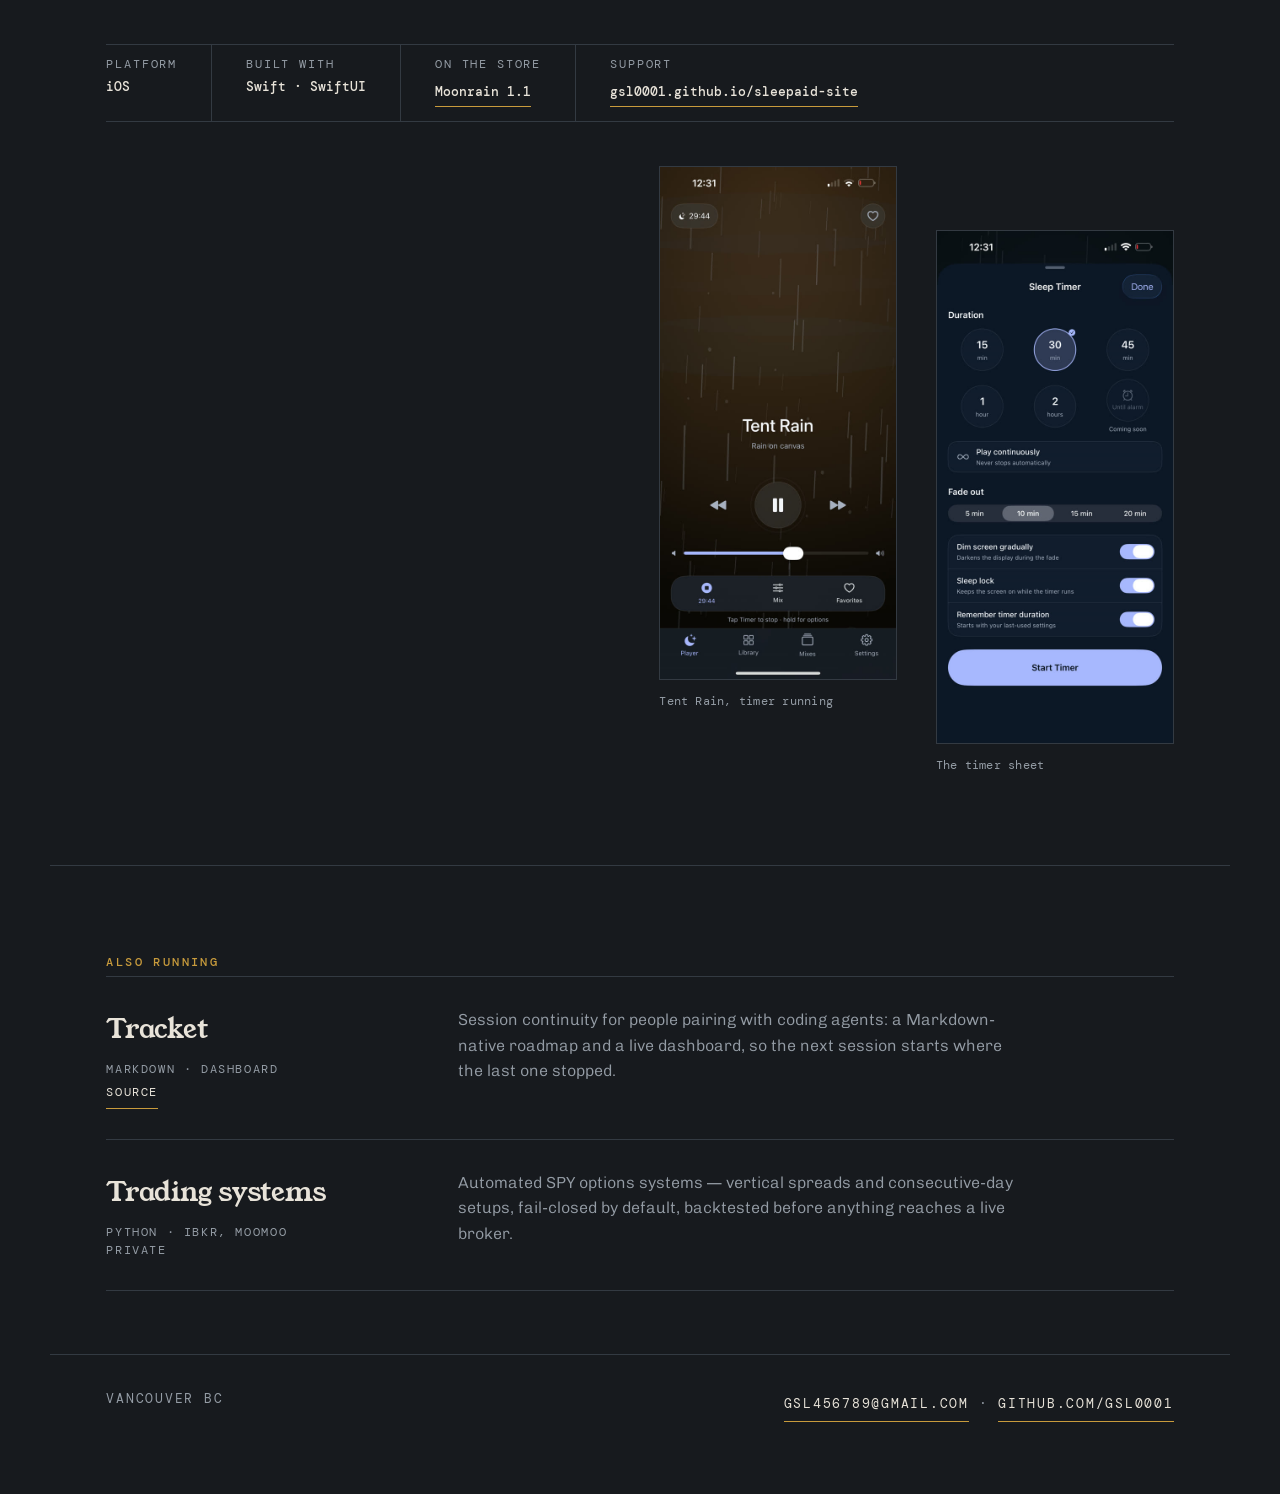
==== commit 92590050: "Put each app's own mark on its band Gola, Recno and Moonrain ship real icons; they sit 40px beside t" ====
--- a/index.html
+++ b/index.html
@@ -107,7 +107,9 @@
 /* ── product bands ────────────────────────────────────────────── */
 .work{padding-block:var(--band);border-top:1px solid var(--etch)}
 .role{font:500 12px/1 var(--mono);letter-spacing:.2em;text-transform:uppercase;
-      color:var(--brass);margin:0 0 20px}
+      color:var(--brass);margin:0 0 20px;display:flex;align-items:center;gap:14px}
+/* the app's own mark, at the size it was drawn to be read at */
+.role img{width:40px;height:40px;border-radius:9px;flex:none}
 .work h2{font-family:var(--display);font-weight:400;
          font-size:clamp(2.2rem,4.4vw,3.5rem);line-height:1.04;letter-spacing:-.012em;
          color:var(--bone);margin:0 0 22px}
@@ -218,7 +220,7 @@
 <main id="work">
 
   <section class="work wrap" id="gola" data-product="Gola">
-    <p class="role">Windows app</p>
+    <p class="role"><img src="img/logo-gola.png" width="96" height="96" alt="" decoding="async">Windows app</p>
     <h2>Gola</h2>
     <p class="say">Hold the chord and a wheel opens where the cursor already is. Flick toward
       what you want, release — apps, folders, and the windows you already have open, fanned out
@@ -285,7 +287,7 @@
   </section>
 
   <section class="work wrap" id="recno" data-product="Recno">
-    <p class="role">iOS app</p>
+    <p class="role"><img src="img/logo-recno.png" width="96" height="96" alt="" decoding="async">iOS app</p>
     <h2>Recno</h2>
     <p class="say">Jobsite records for contractors, shipped after a spell as SitesLog. It sorts work photos by
       the site they were taken at, including the ones already sitting in your camera roll, and
@@ -317,7 +319,7 @@
   </section>
 
   <section class="work wrap" id="moonrain" data-product="Moonrain">
-    <p class="role">iOS app</p>
+    <p class="role"><img src="img/logo-moonrain.png" width="96" height="96" alt="" decoding="async">iOS app</p>
     <h2>Moonrain</h2>
     <p class="say">A sleep aid built around the part everyone actually uses: the timer. Pick a
       sound, set a fade-out, let the screen dim itself on the way down. <b>Twenty-four sounds,
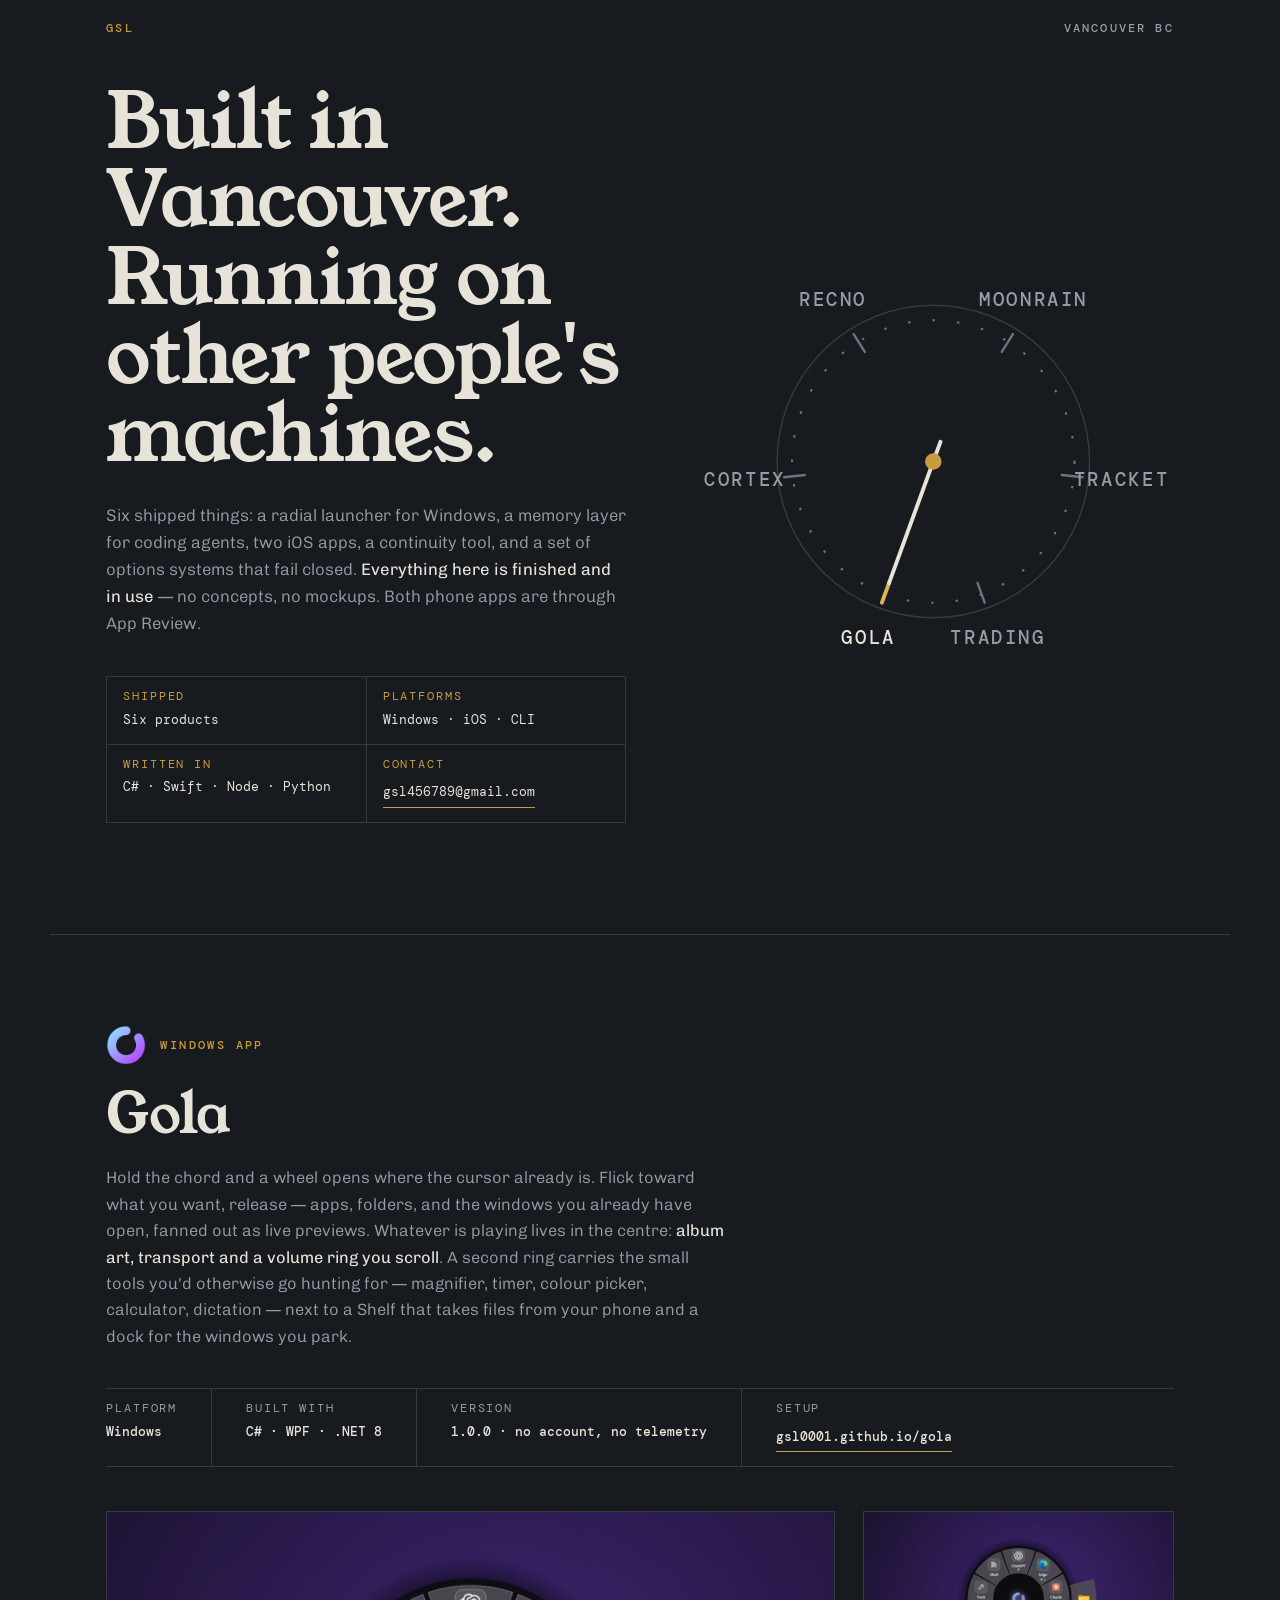
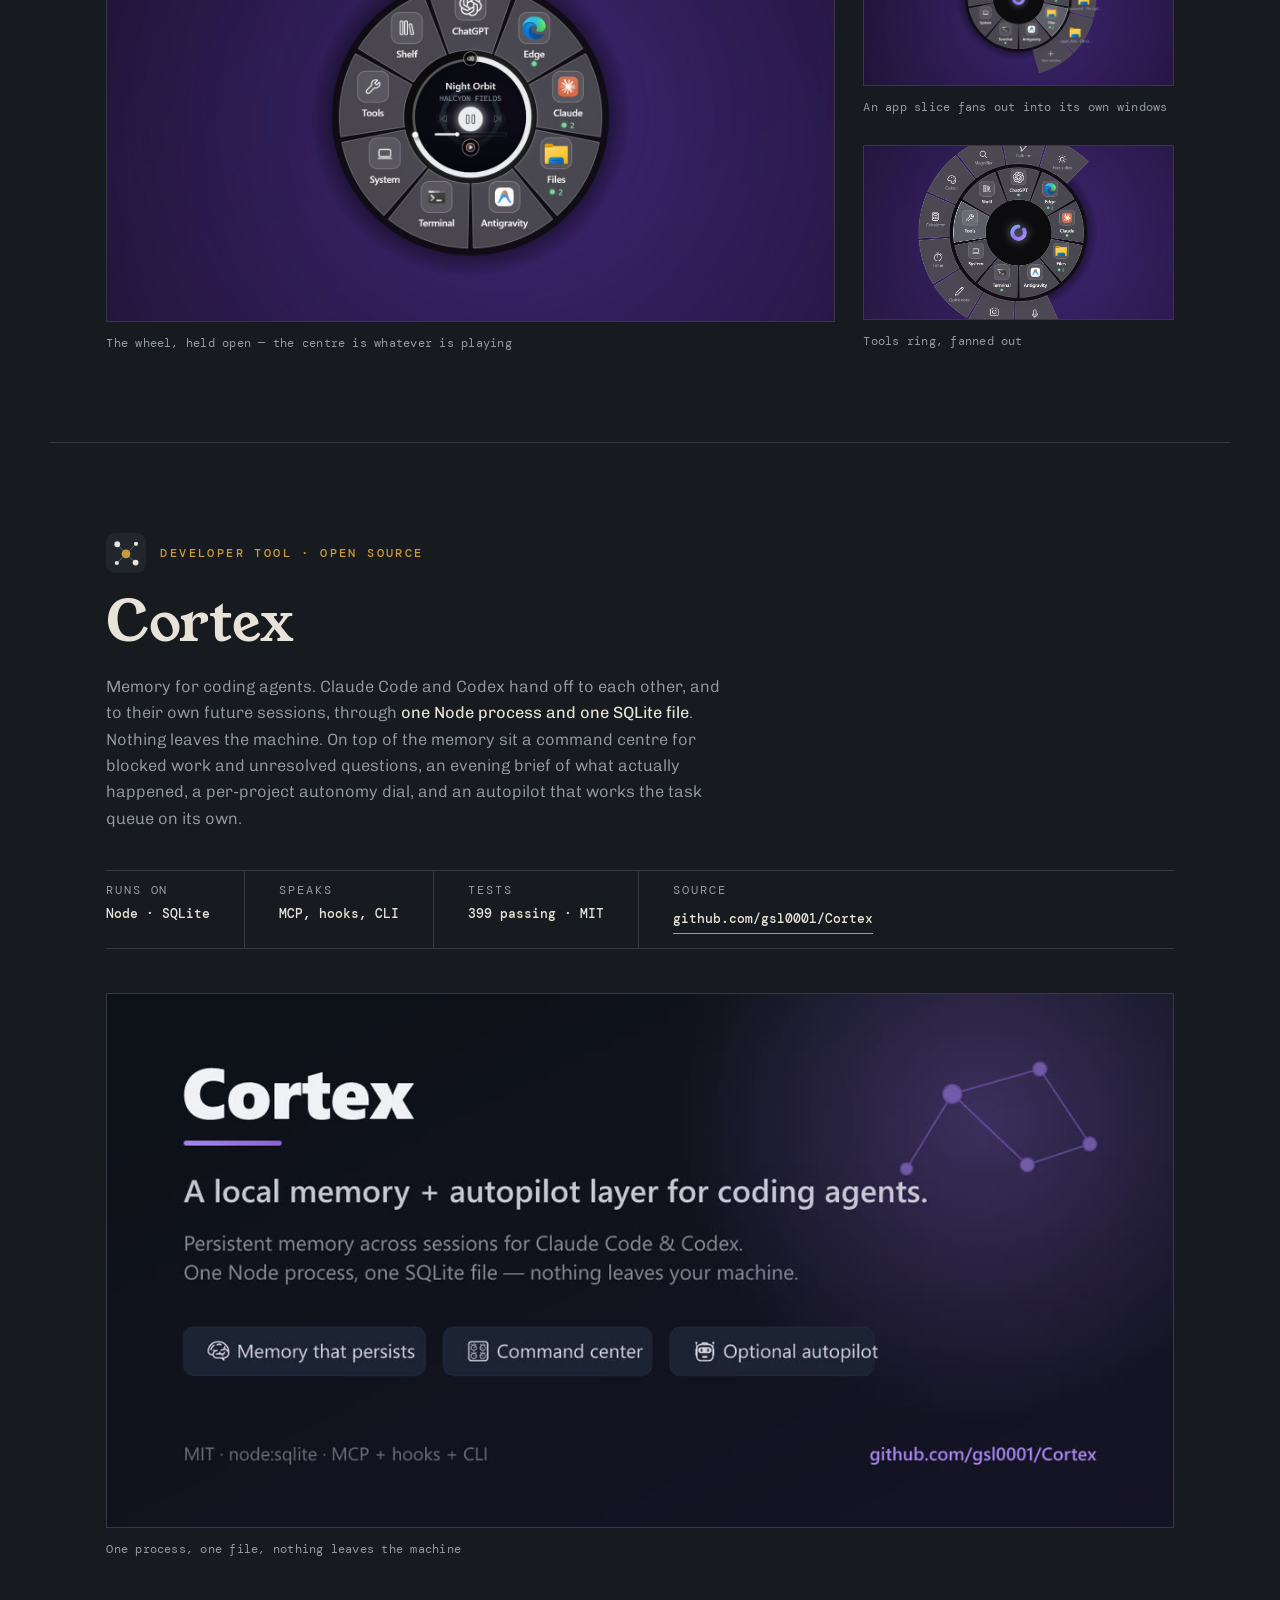
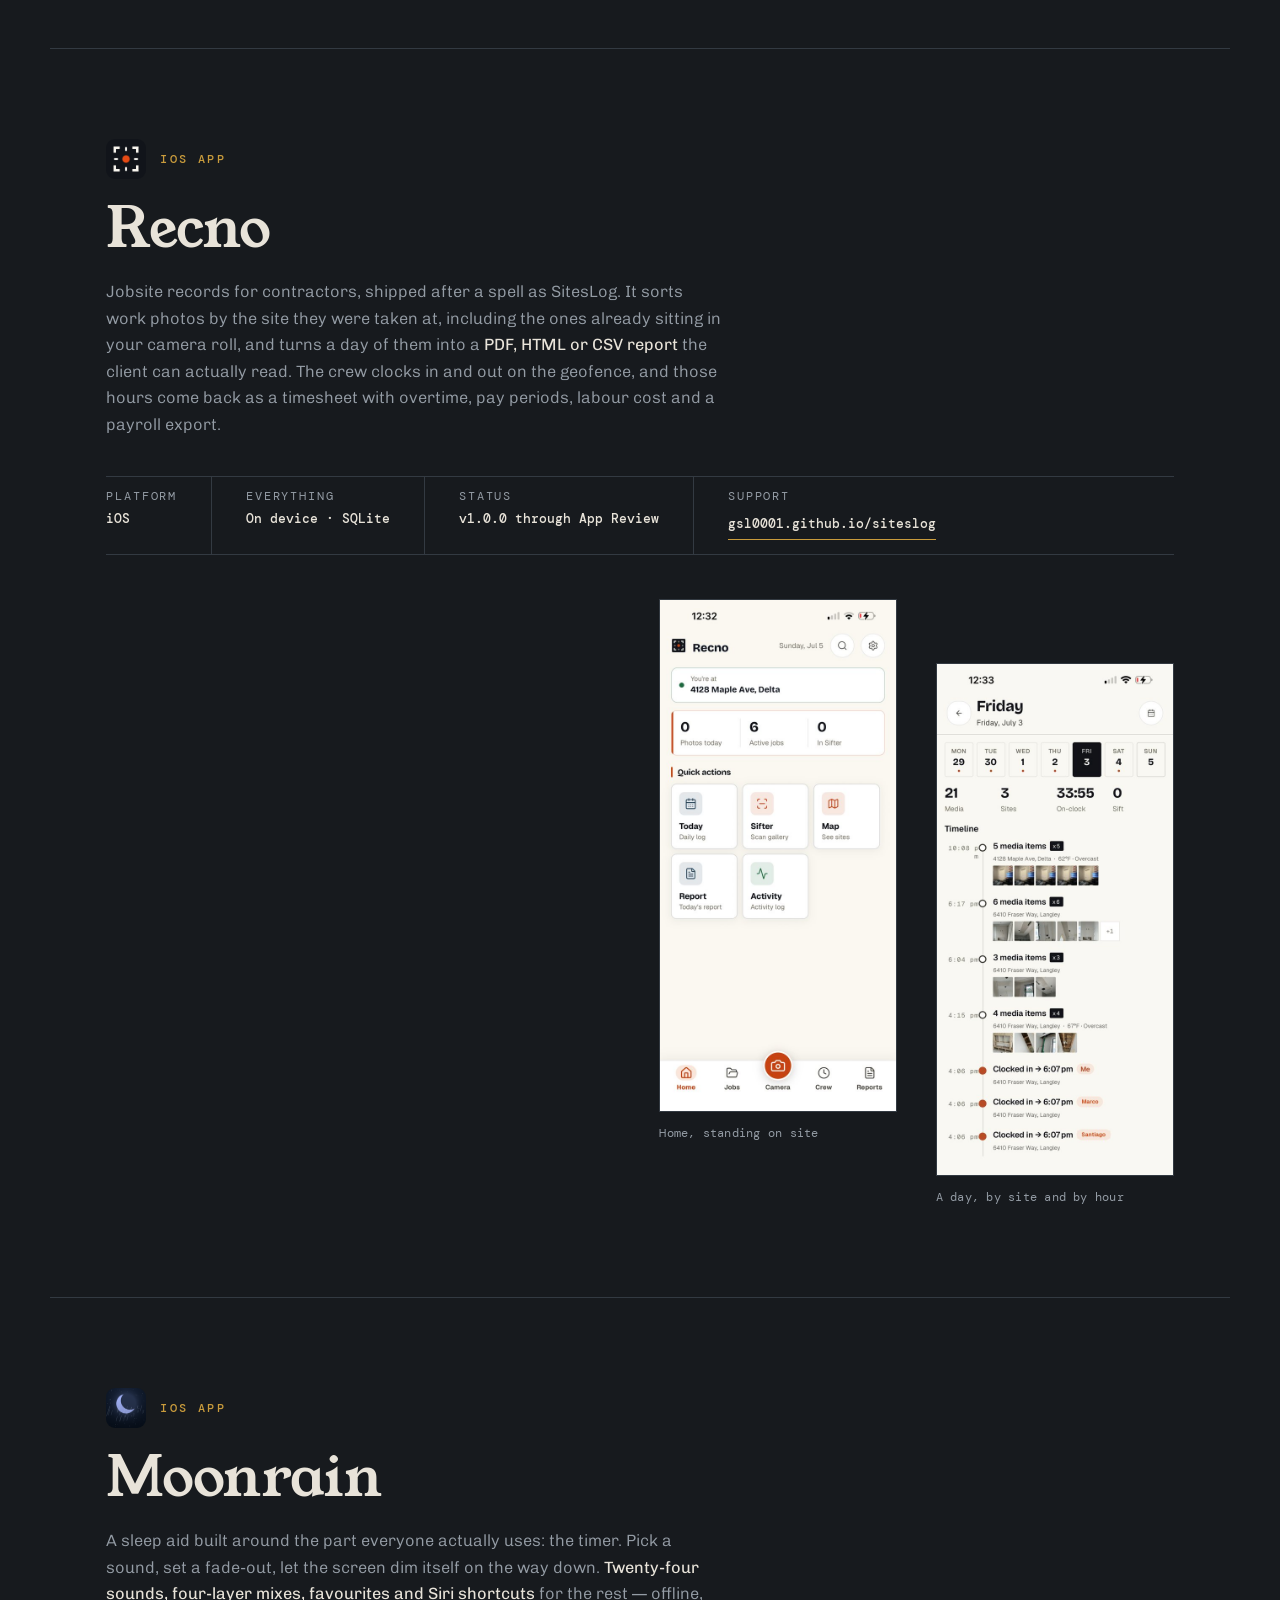
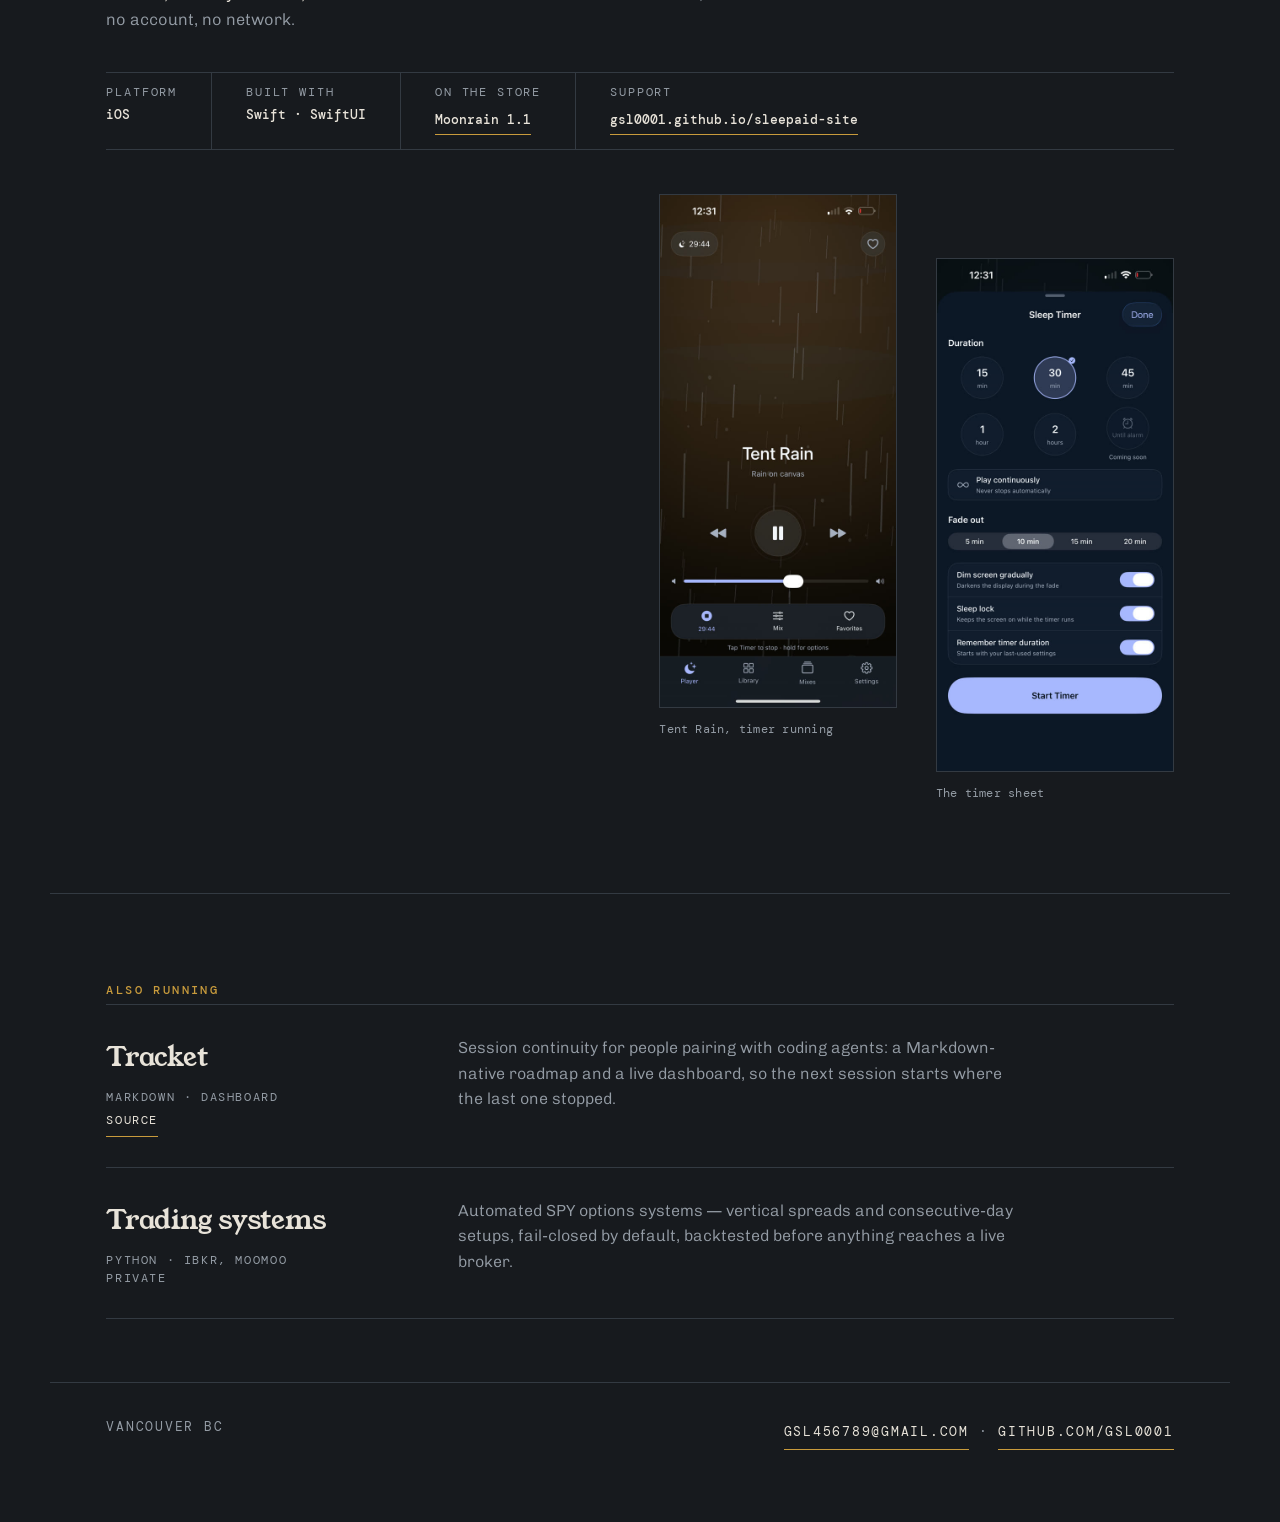
==== commit 9dcd4931: "Give Cortex a mark of its own Four nodes into one brass hub on slate — the memory graph, drawn in th" ====
--- a/index.html
+++ b/index.html
@@ -262,7 +262,7 @@
   </section>
 
   <section class="work wrap" id="cortex" data-product="Cortex">
-    <p class="role">Developer tool · open source</p>
+    <p class="role"><img src="img/logo-cortex.svg" width="96" height="96" alt="" decoding="async">Developer tool · open source</p>
     <h2>Cortex</h2>
     <p class="say">Memory for coding agents. Claude Code and Codex hand off to each other, and
       to their own future sessions, through <b>one Node process and one SQLite file</b>.
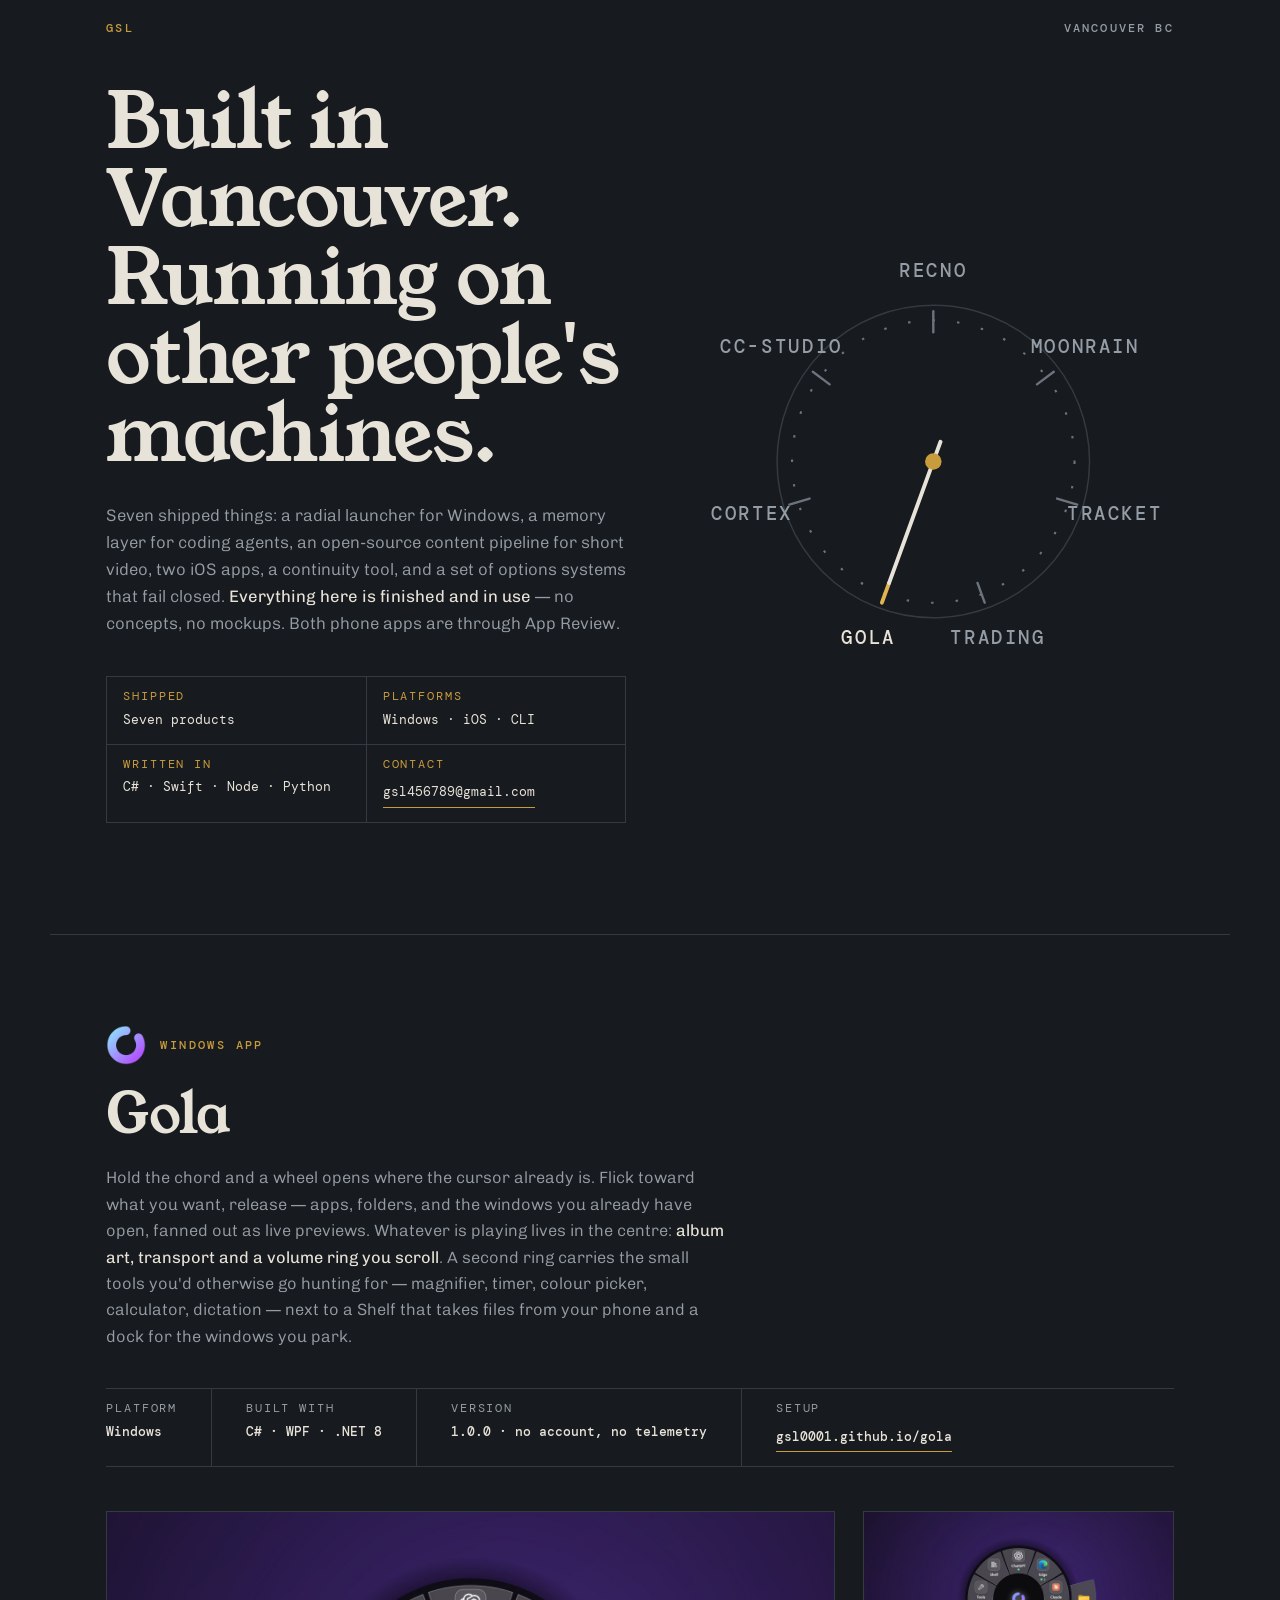
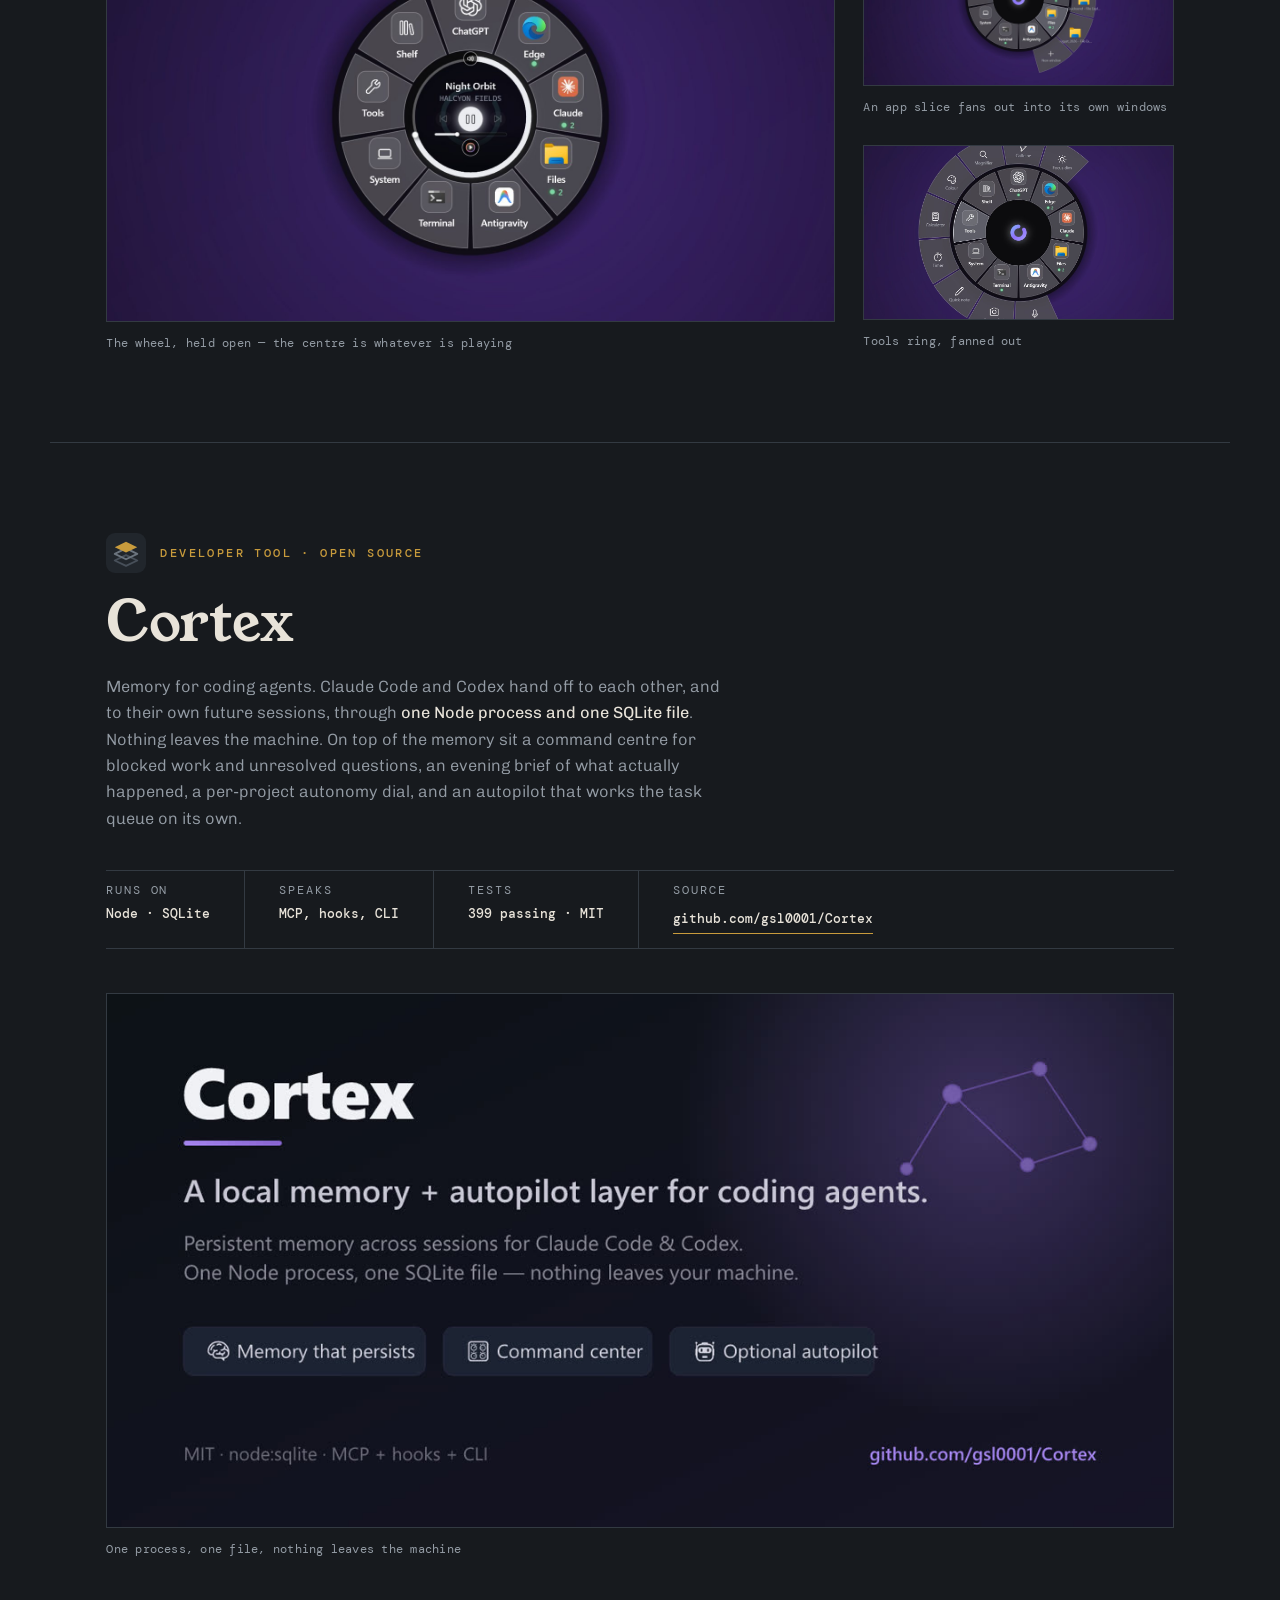
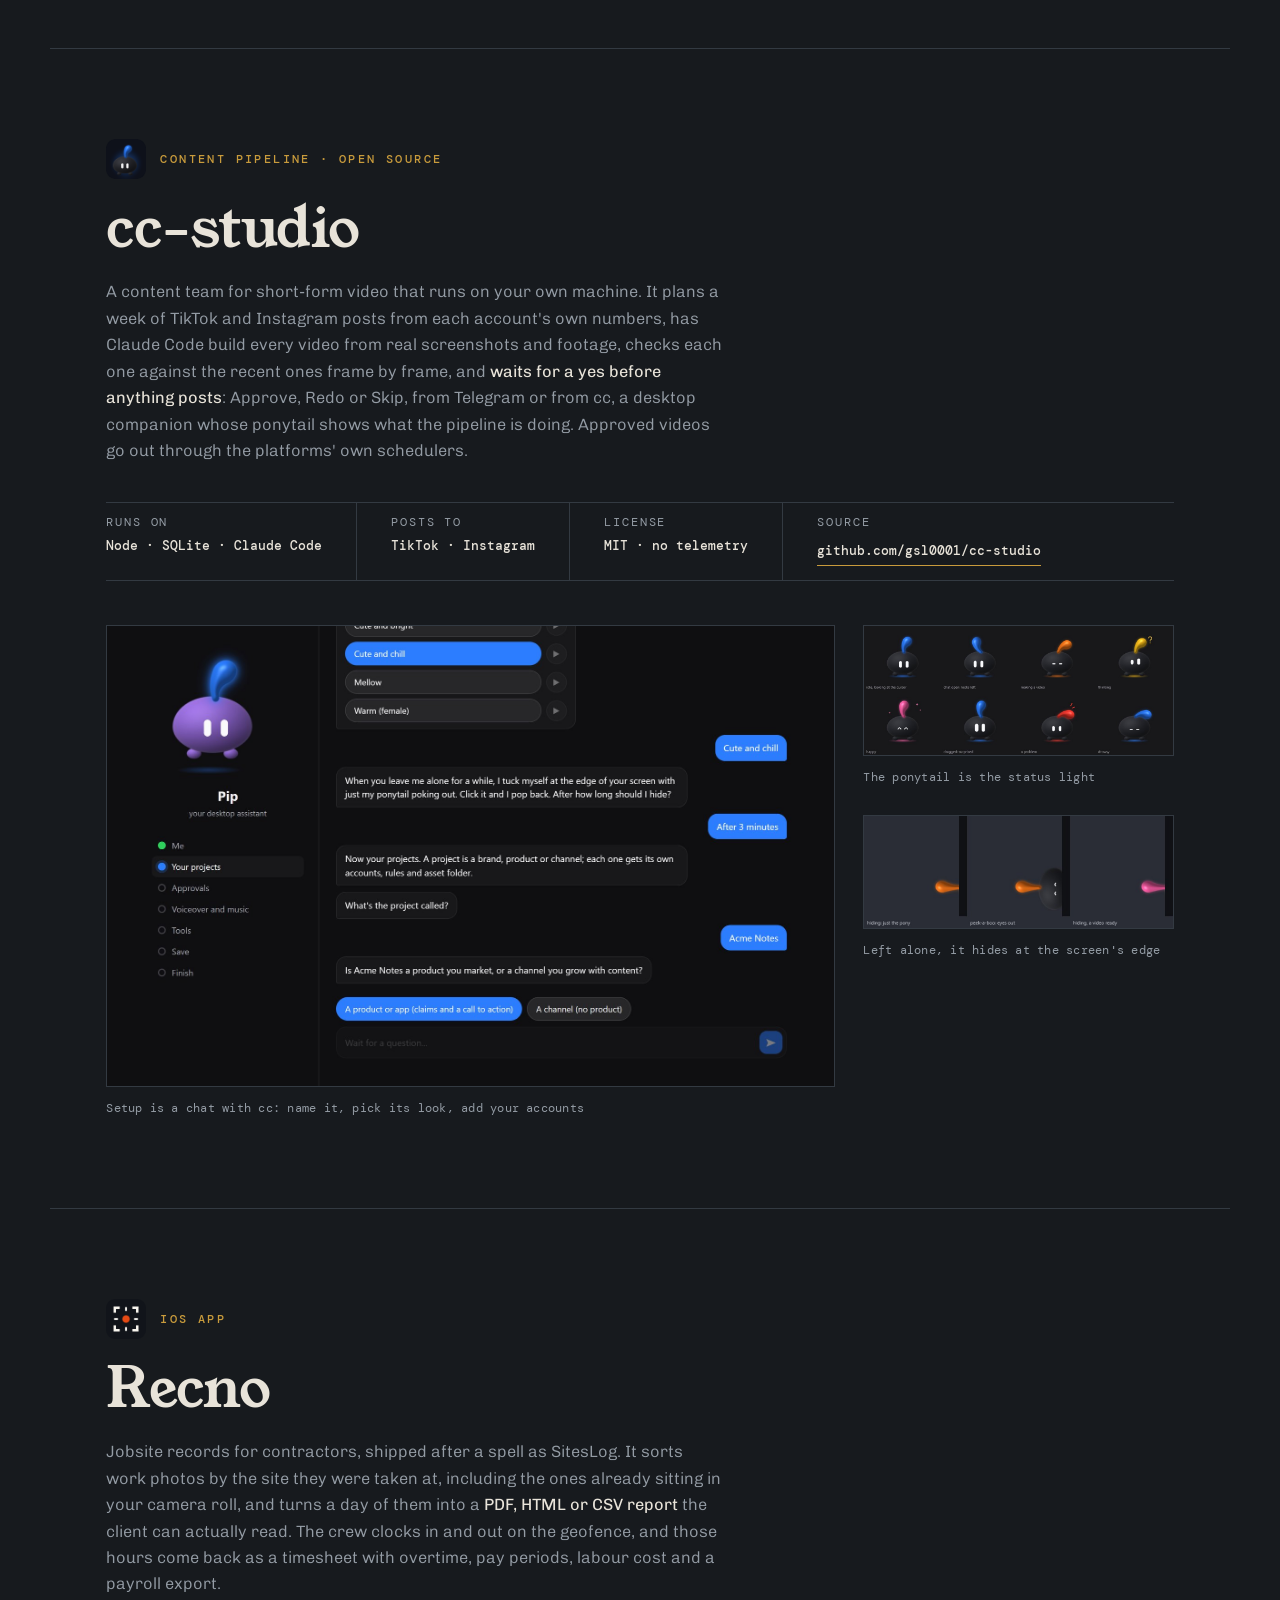
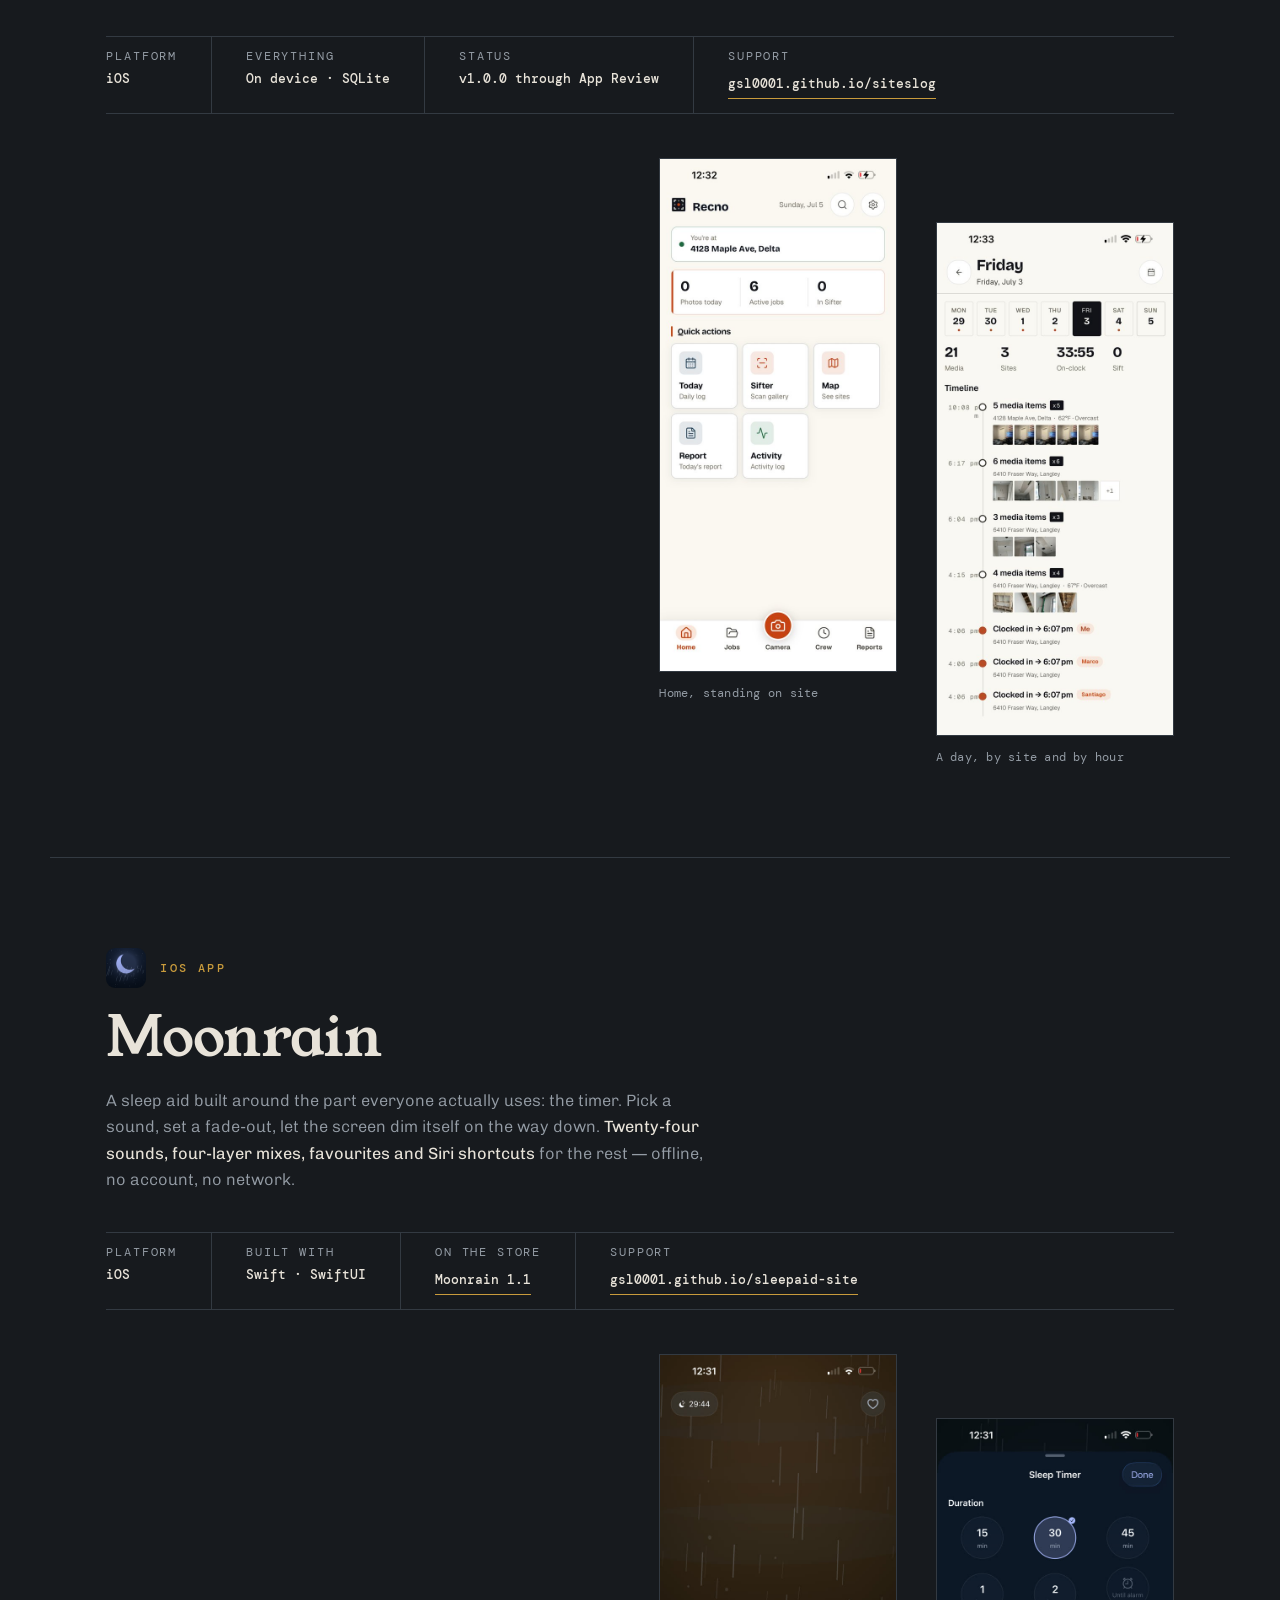
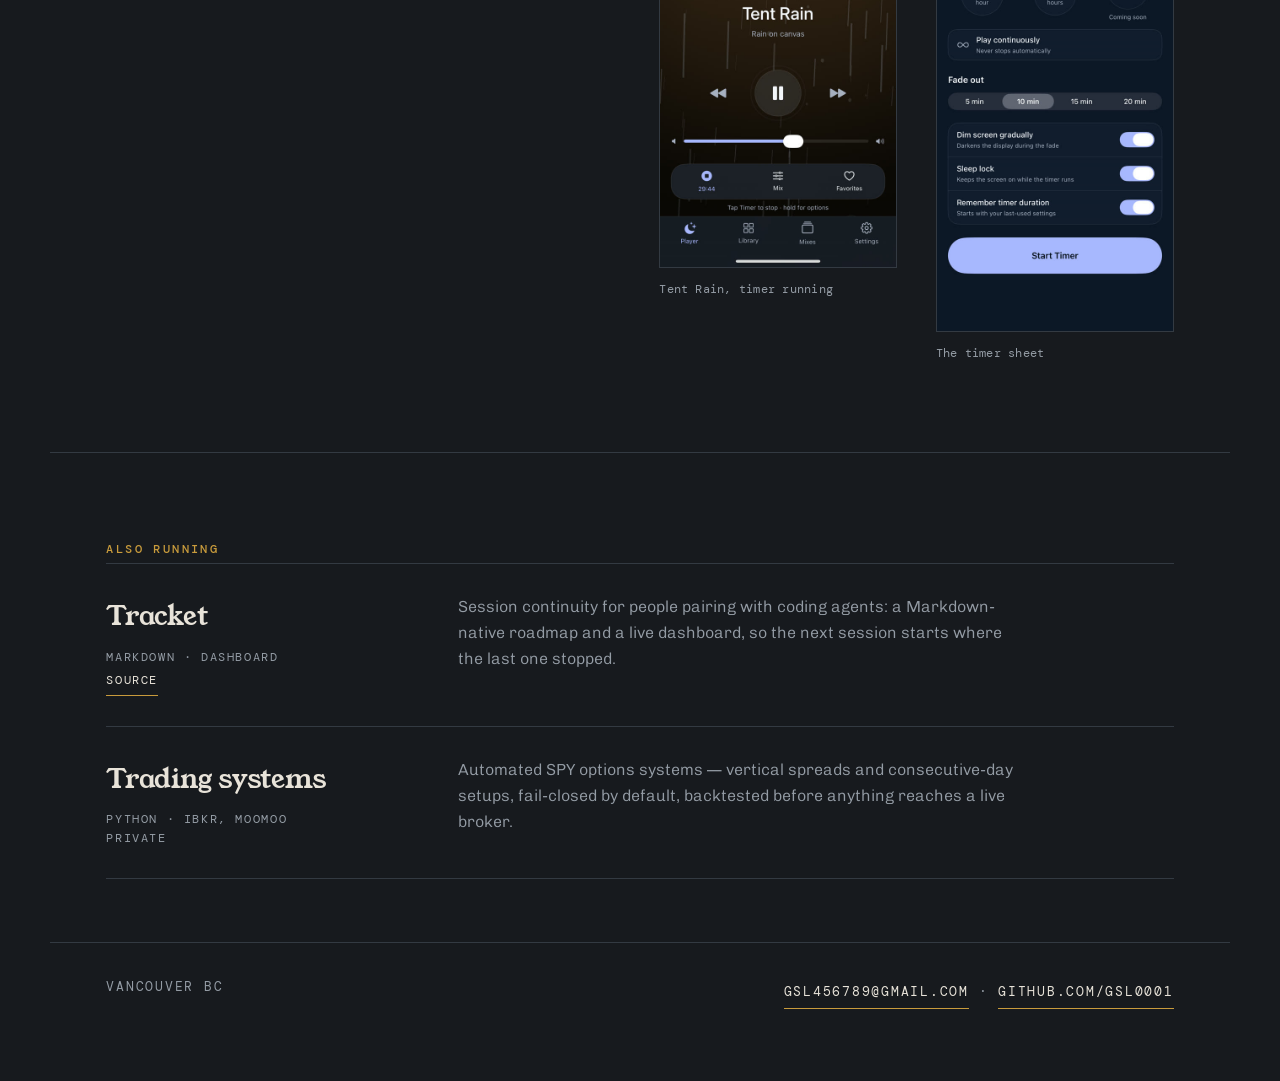
==== commit 4cbb15dd: "Add cc-studio, the open-source content pipeline A band after Cortex with its setup chat, cc's moods " ====
--- a/index.html
+++ b/index.html
@@ -4,7 +4,7 @@
 <meta charset="utf-8">
 <meta name="viewport" content="width=device-width, initial-scale=1">
 <title>Gurwinder Singh — shipped work</title>
-<meta name="description" content="Gurwinder Singh, Vancouver BC. Gola, Cortex, Recno, Moonrain, Tracket — shipped Windows and iOS apps and tooling for coding agents.">
+<meta name="description" content="Gurwinder Singh, Vancouver BC. Gola, Cortex, cc-studio, Recno, Moonrain, Tracket — shipped Windows and iOS apps and tooling for coding agents.">
 <meta property="og:title" content="Gurwinder Singh — shipped work">
 <meta property="og:description" content="Built in Vancouver. Running on other people's machines.">
 <meta property="og:image" content="https://gsl0001.github.io/img/hero-gola.jpg">
@@ -200,13 +200,13 @@
   <header class="hero">
     <div>
       <h1>Built in Vancouver. Running on other people's machines.</h1>
-      <p class="lede">Six shipped things: a radial launcher for Windows, a memory layer for
-        coding agents, two iOS apps, a continuity tool, and a set of options systems that
+      <p class="lede">Seven shipped things: a radial launcher for Windows, a memory layer for
+        coding agents, an open-source content pipeline for short video, two iOS apps, a continuity tool, and a set of options systems that
         fail closed. <b>Everything here is finished and in use</b> — no concepts, no mockups.
         Both phone apps are through App Review.</p>
 
       <dl class="standing">
-        <div><dt>Shipped</dt><dd>Six products</dd></div>
+        <div><dt>Shipped</dt><dd>Seven products</dd></div>
         <div><dt>Platforms</dt><dd>Windows · iOS · CLI</dd></div>
         <div><dt>Written in</dt><dd>C# · Swift · Node · Python</dd></div>
         <div><dt>Contact</dt><dd><a href="mailto:gsl456789@gmail.com">gsl456789@gmail.com</a></dd></div>
@@ -286,6 +286,48 @@
     </div>
   </section>
 
+  <section class="work wrap" id="cc-studio" data-product="cc-studio">
+    <p class="role"><img src="img/logo-ccstudio.png" width="96" height="96" alt="" decoding="async">Content pipeline · open source</p>
+    <h2>cc-studio</h2>
+    <p class="say">A content team for short-form video that runs on your own machine. It plans
+      a week of TikTok and Instagram posts from each account's own numbers, has Claude Code
+      build every video from real screenshots and footage, checks each one against the recent
+      ones frame by frame, and <b>waits for a yes before anything posts</b>: Approve, Redo or
+      Skip, from Telegram or from cc, a desktop companion whose ponytail shows what the
+      pipeline is doing. Approved videos go out through the platforms' own schedulers.</p>
+    <dl class="facts">
+      <div><dt>Runs on</dt><dd>Node · SQLite · Claude Code</dd></div>
+      <div><dt>Posts to</dt><dd>TikTok · Instagram</dd></div>
+      <div><dt>License</dt><dd>MIT · no telemetry</dd></div>
+      <div><dt>Source</dt><dd><a href="https://github.com/gsl0001/cc-studio">github.com/gsl0001/cc-studio</a></dd></div>
+    </dl>
+    <div class="shots wide">
+      <figure>
+        <div class="plate">
+          <img src="img/ccstudio-setup.jpg" width="1600" height="1013" loading="lazy" decoding="async"
+            alt="cc-studio's setup page: a chat with cc, a purple character named Pip, choosing its voice and adding a first project">
+        </div>
+        <figcaption>Setup is a chat with cc: name it, pick its look, add your accounts</figcaption>
+      </figure>
+      <div class="stack">
+        <figure>
+          <div class="plate">
+            <img src="img/ccstudio-moods.jpg" width="1040" height="436" loading="lazy" decoding="async"
+              alt="cc in eight moods, its ponytail blue when idle, orange while making a video, pink when happy and red for a problem">
+          </div>
+          <figcaption>The ponytail is the status light</figcaption>
+        </figure>
+        <figure>
+          <div class="plate">
+            <img src="img/ccstudio-peek.jpg" width="780" height="284" loading="lazy" decoding="async"
+              alt="cc hidden at the edge of the screen with only its ponytail poking out">
+          </div>
+          <figcaption>Left alone, it hides at the screen's edge</figcaption>
+        </figure>
+      </div>
+    </div>
+  </section>
+
   <section class="work wrap" id="recno" data-product="Recno">
     <p class="role"><img src="img/logo-recno.png" width="96" height="96" alt="" decoding="async">iOS app</p>
     <h2>Recno</h2>
